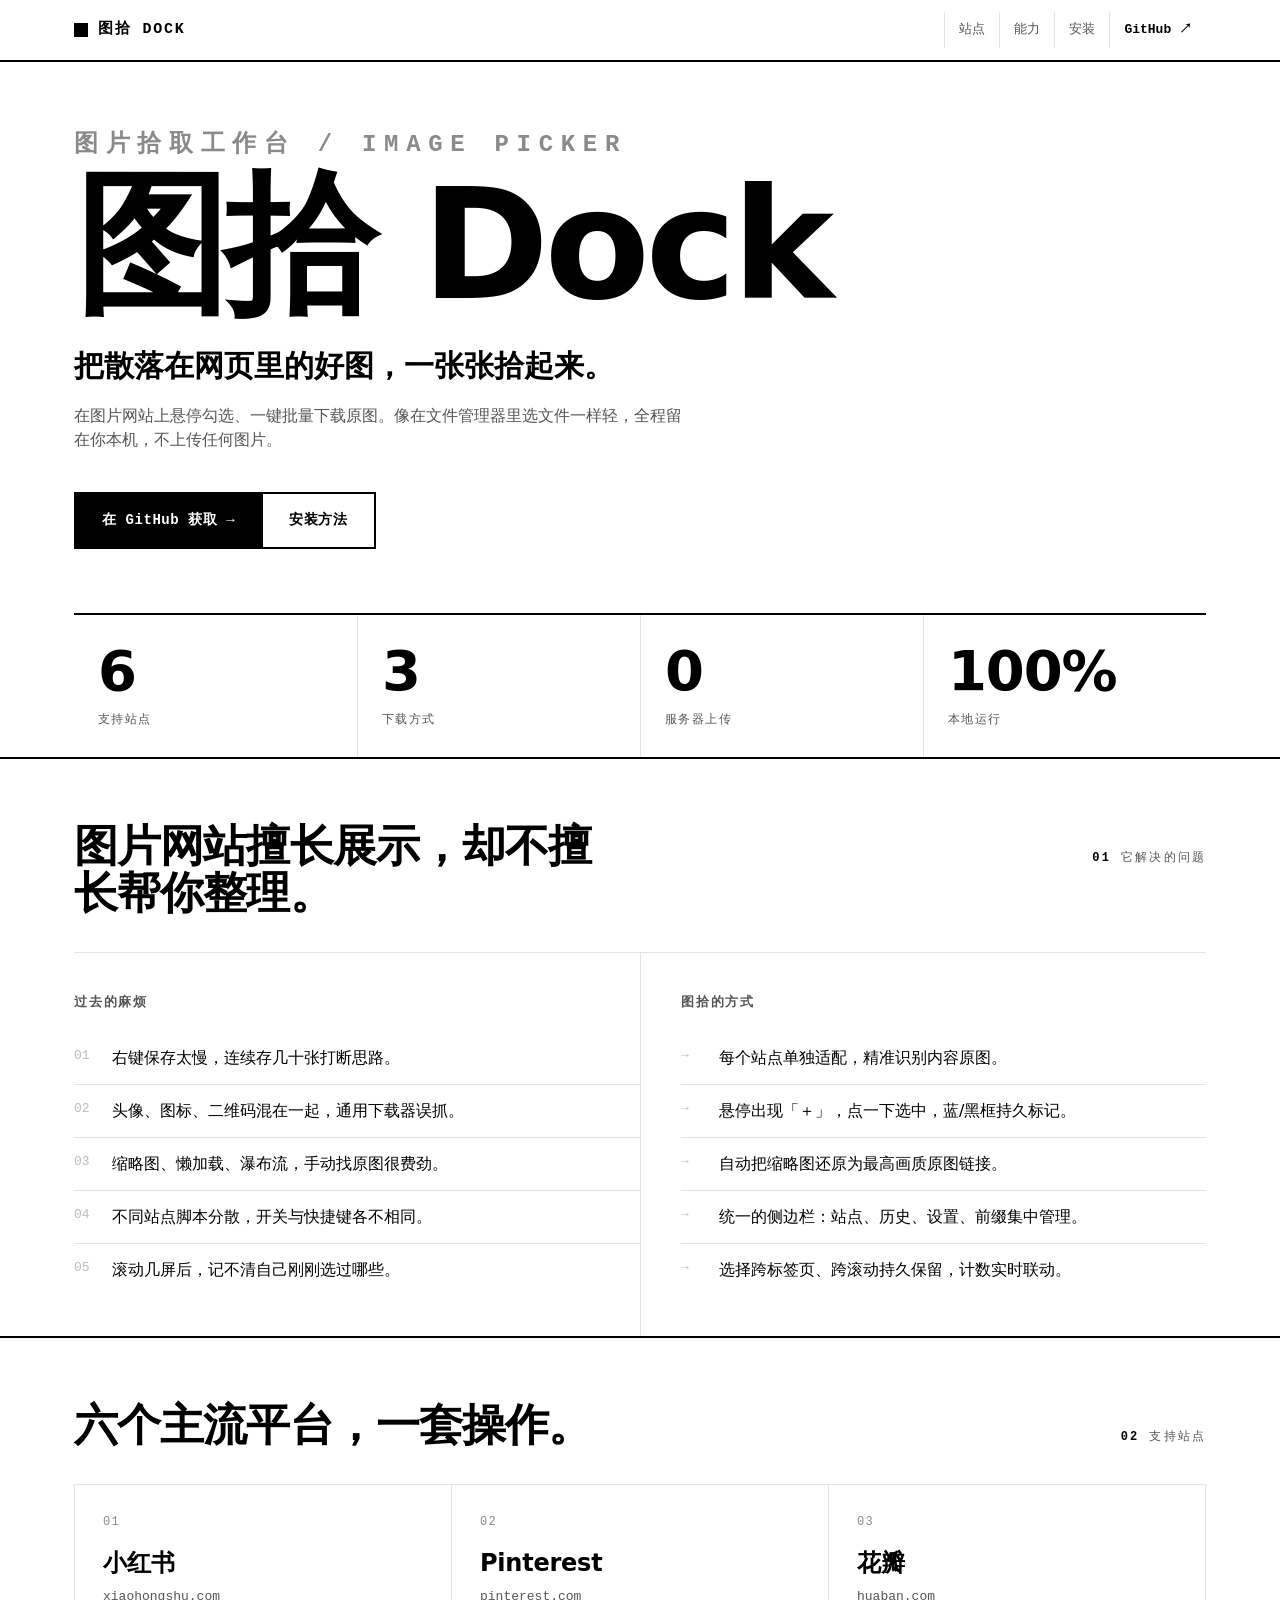
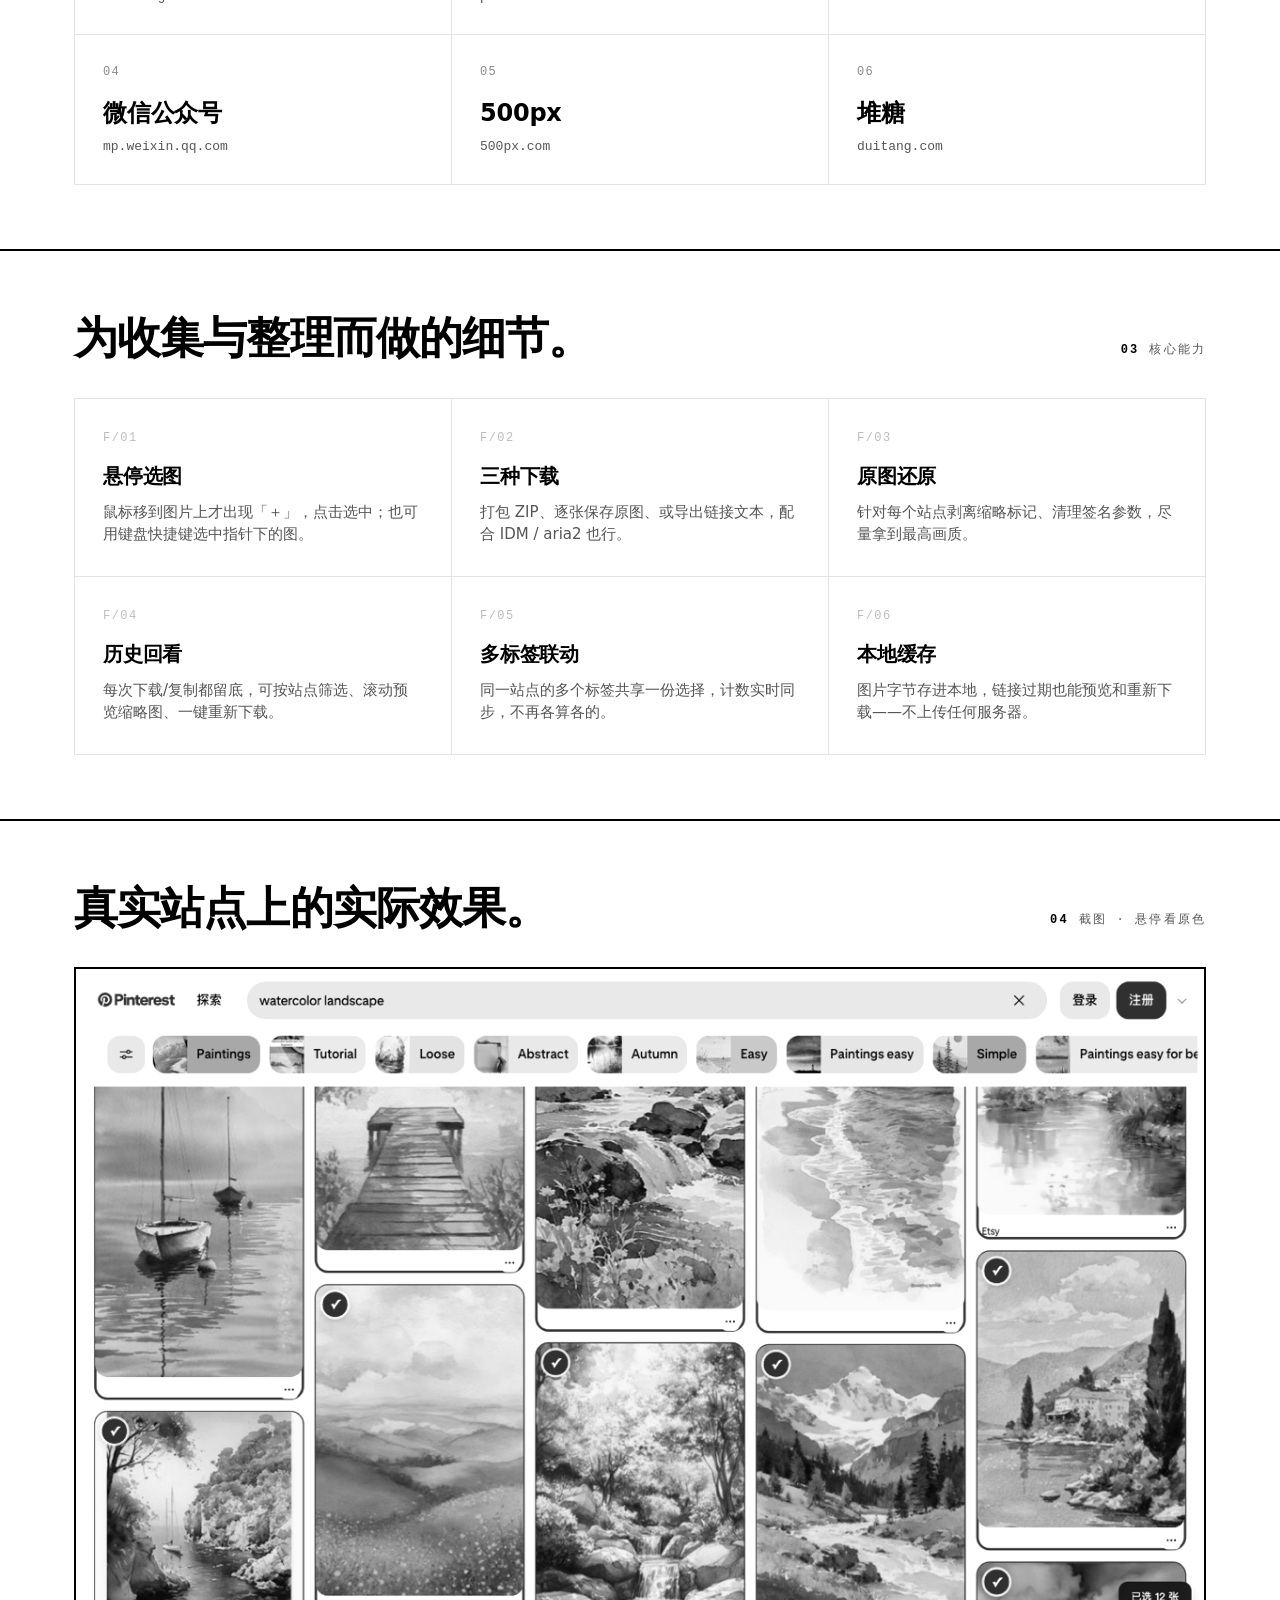
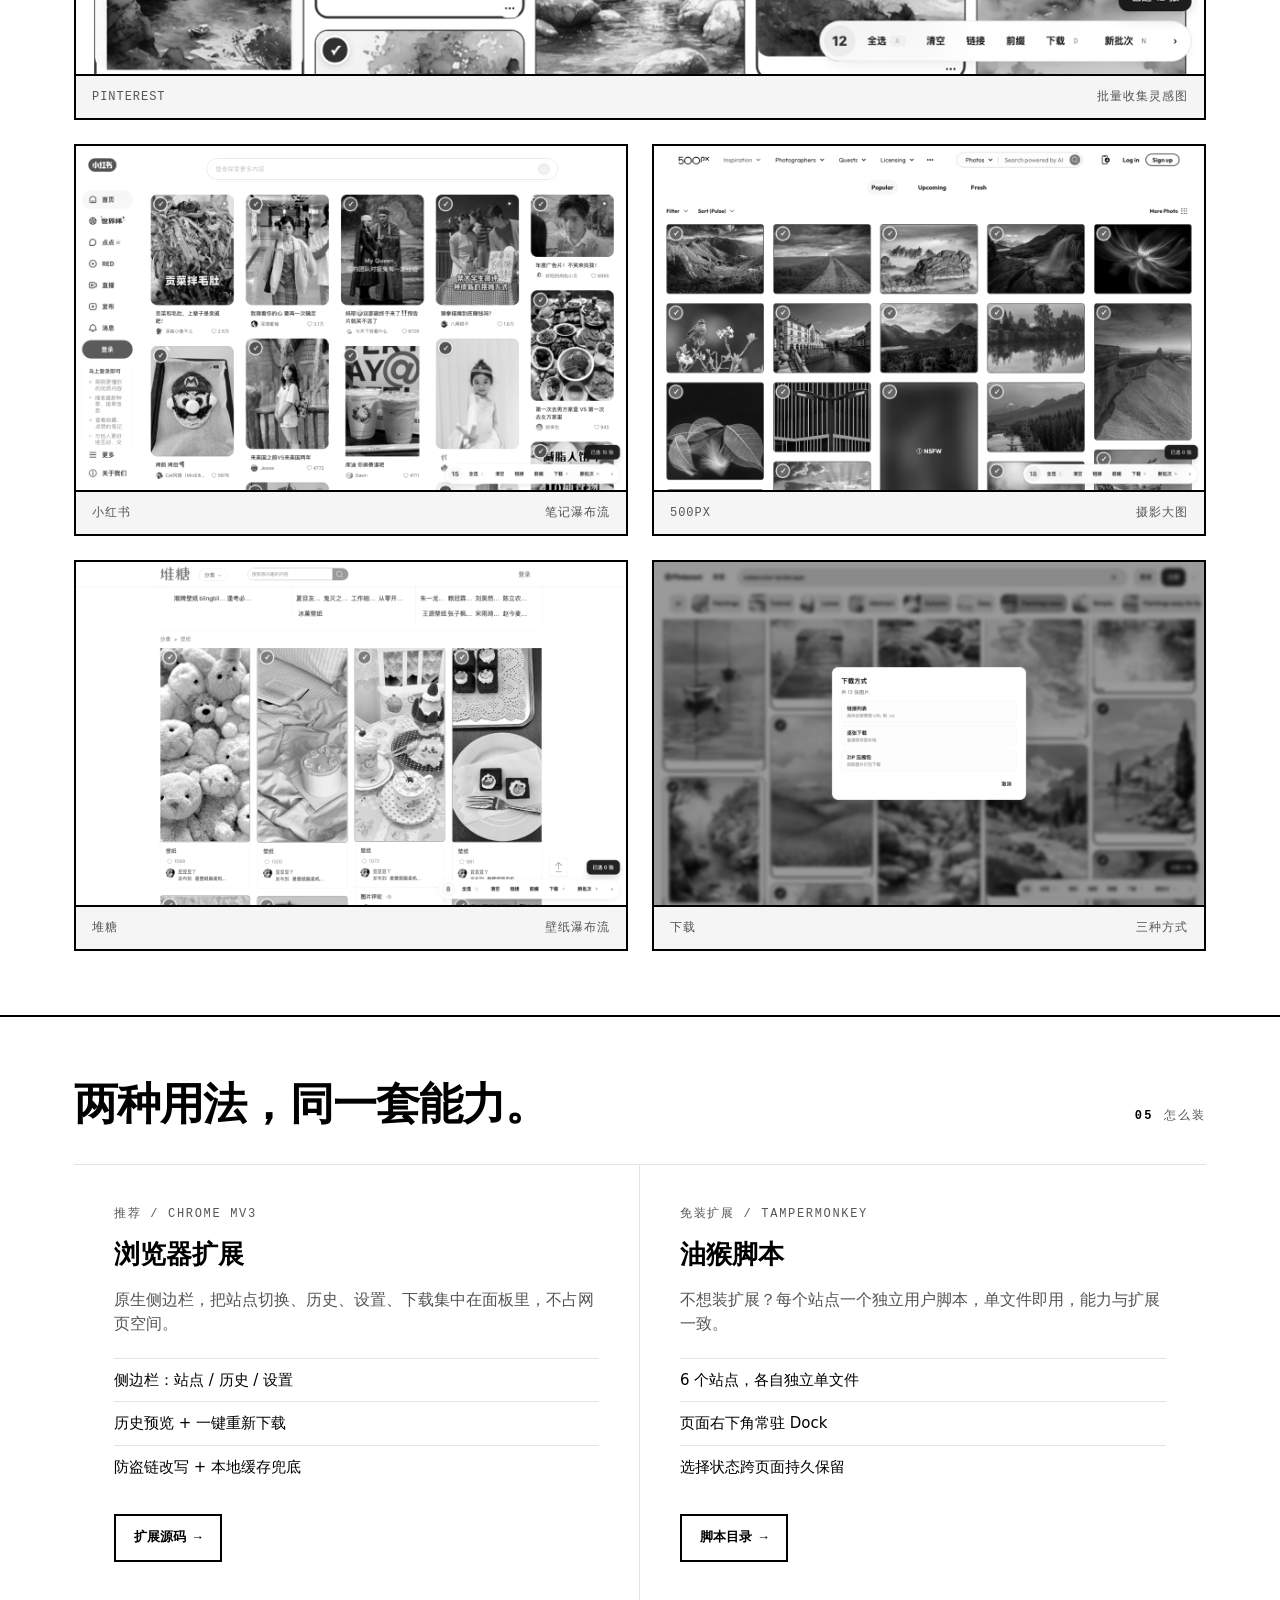
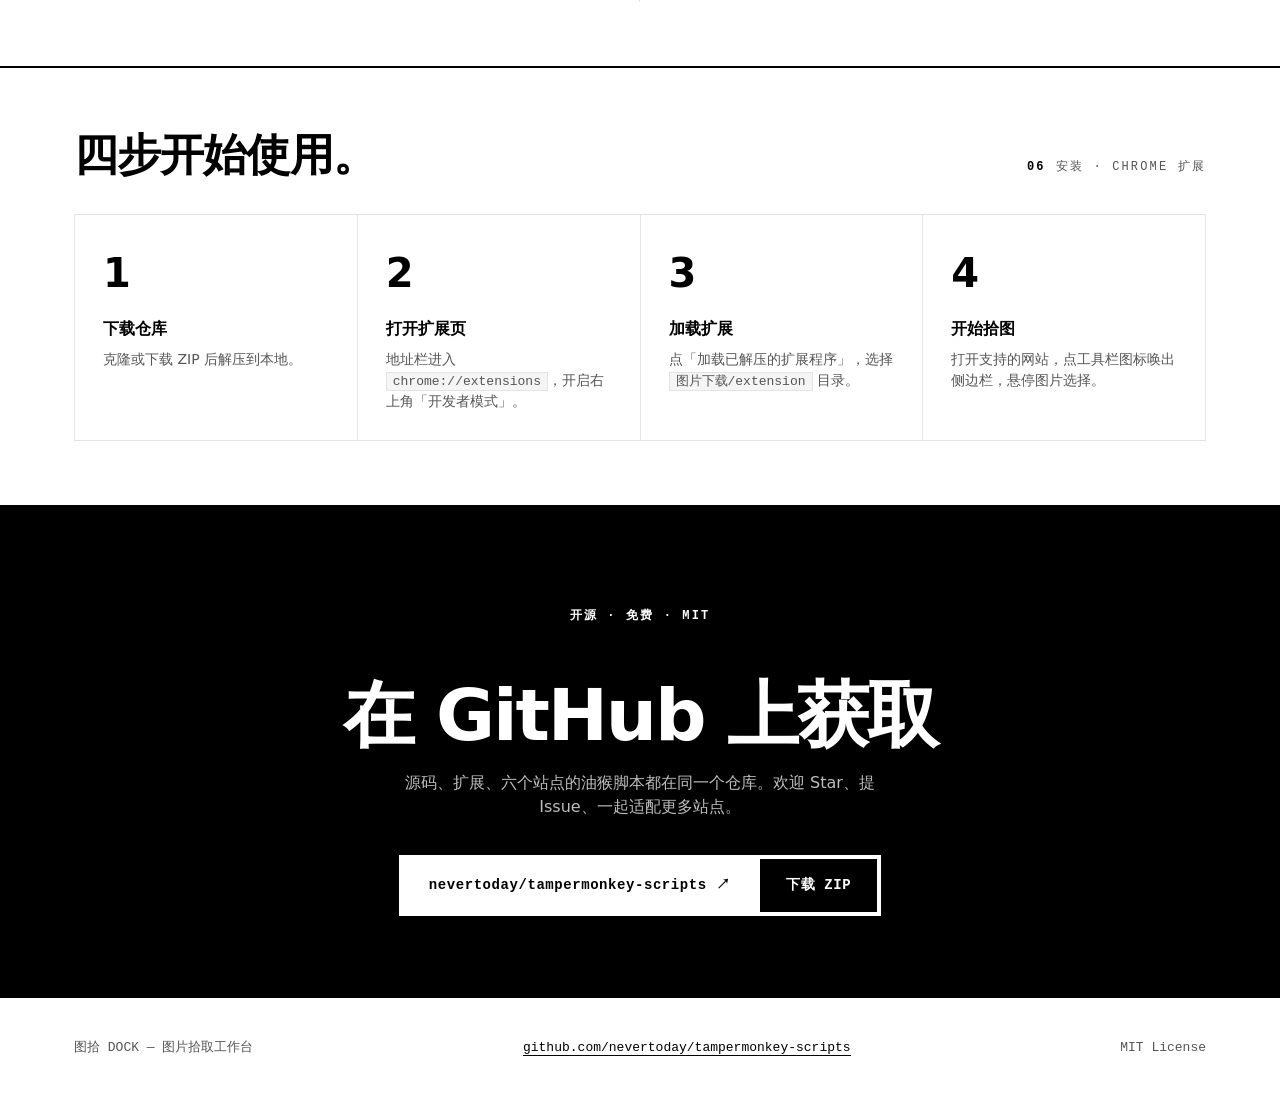
==== index.html @ 9ab7408f "feat: 本地图片缓存（链接失效兜底）+ 黑白灰官网 + 官网链接 - 本地缓存：新增 lib/image-cache.js（IndexedDB，Service Worker 与侧边栏共用，   3" ====
<!doctype html>
<html lang="zh-CN">
<head>
<meta charset="utf-8">
<meta name="viewport" content="width=device-width, initial-scale=1">
<title>图拾 Dock — 在图片网站上批量拾取、下载原图</title>
<meta name="description" content="图拾 Dock：在小红书、Pinterest、花瓣、微信公众号、500px、堆糖上悬停选图，一键打包下载原图。Chrome 扩展 + 油猴脚本，纯本地、不上传。">
<style>
  :root{
    --ink:#000;
    --paper:#fff;
    --g1:#f5f5f5;
    --g2:#e4e4e4;
    --g3:#bdbdbd;
    --g4:#8a8a8a;
    --g5:#555;
    --line:#000;
    --maxw:1180px;
    --mono:ui-monospace,SFMono-Regular,Menlo,Consolas,"Liberation Mono",monospace;
    --sans:-apple-system,BlinkMacSystemFont,"Segoe UI","PingFang SC","Hiragino Sans GB","Microsoft YaHei",system-ui,sans-serif;
  }
  *{box-sizing:border-box;margin:0;padding:0;border-radius:0!important;}
  html{scroll-behavior:smooth;}
  body{
    font-family:var(--sans);
    color:var(--ink);
    background:var(--paper);
    line-height:1.5;
    -webkit-font-smoothing:antialiased;
    font-size:16px;
  }
  a{color:inherit;text-decoration:none;}
  img{display:block;max-width:100%;}
  .wrap{max-width:var(--maxw);margin:0 auto;padding:0 24px;}
  .mono{font-family:var(--mono);}
  .eyebrow{
    font-family:var(--mono);
    font-size:12px;
    letter-spacing:.18em;
    text-transform:uppercase;
    color:var(--g5);
    display:inline-flex;
    gap:10px;
    align-items:center;
  }
  .eyebrow b{color:var(--ink);font-weight:700;}

  /* ---- nav ---- */
  nav{
    position:sticky;top:0;z-index:50;
    background:var(--paper);
    border-bottom:2px solid var(--line);
  }
  nav .wrap{display:flex;align-items:center;justify-content:space-between;height:60px;}
  .brand{font-family:var(--mono);font-weight:700;letter-spacing:.12em;font-size:15px;display:flex;align-items:center;gap:10px;}
  .brand .sq{width:14px;height:14px;background:var(--ink);display:inline-block;}
  .navlinks{display:flex;gap:0;font-family:var(--mono);font-size:13px;}
  .navlinks a{padding:8px 14px;border-left:1px solid var(--g2);color:var(--g5);}
  .navlinks a:hover{background:var(--ink);color:var(--paper);}
  .navlinks a.gh{color:var(--ink);font-weight:700;}

  /* ---- hero ---- */
  header.hero{border-bottom:2px solid var(--line);}
  .hero .wrap{padding-top:72px;padding-bottom:0;}
  .hero h1{
    font-size:clamp(56px,12vw,160px);
    line-height:.92;
    letter-spacing:-.03em;
    font-weight:800;
  }
  .hero h1 small{display:block;font-family:var(--mono);font-size:clamp(14px,2.4vw,24px);font-weight:600;letter-spacing:.32em;color:var(--g4);margin-bottom:18px;}
  .hero .tag{font-size:clamp(18px,2.6vw,30px);font-weight:600;max-width:780px;margin-top:28px;}
  .hero .sub{color:var(--g5);max-width:620px;margin-top:16px;font-size:16px;}
  .cta{display:flex;flex-wrap:wrap;gap:0;margin:40px 0 64px;border:2px solid var(--line);width:max-content;max-width:100%;}
  .btn{
    font-family:var(--mono);font-size:14px;font-weight:700;letter-spacing:.04em;
    padding:16px 26px;display:inline-flex;align-items:center;gap:10px;cursor:pointer;
    background:var(--paper);color:var(--ink);border:none;
  }
  .btn + .btn{border-left:2px solid var(--line);}
  .btn.solid{background:var(--ink);color:var(--paper);}
  .btn:hover{background:var(--ink);color:var(--paper);}
  .btn.solid:hover{background:var(--paper);color:var(--ink);}

  /* ---- stat strip ---- */
  .stats{display:grid;grid-template-columns:repeat(4,1fr);border-top:2px solid var(--line);}
  .stat{padding:28px 24px;border-left:1px solid var(--g2);}
  .stat:first-child{border-left:none;}
  .stat .n{font-size:clamp(34px,5vw,56px);font-weight:800;letter-spacing:-.02em;line-height:1;}
  .stat .l{font-family:var(--mono);font-size:12px;letter-spacing:.12em;text-transform:uppercase;color:var(--g5);margin-top:12px;}

  /* ---- section ---- */
  section{border-bottom:2px solid var(--line);}
  .sechead{display:flex;align-items:baseline;justify-content:space-between;gap:24px;padding:64px 0 36px;flex-wrap:wrap;}
  .sechead h2{font-size:clamp(28px,4vw,44px);font-weight:800;letter-spacing:-.02em;line-height:1.05;max-width:18ch;}
  .sechead p{color:var(--g5);max-width:42ch;}

  /* problem two-col */
  .twocol{display:grid;grid-template-columns:1fr 1fr;border-top:1px solid var(--g2);}
  .twocol > div{padding:40px 0;}
  .twocol > div:last-child{border-left:1px solid var(--g2);padding-left:40px;}
  .twocol h3{font-family:var(--mono);font-size:13px;letter-spacing:.14em;text-transform:uppercase;color:var(--g5);margin-bottom:20px;}
  .twocol ul{list-style:none;}
  .twocol li{padding:14px 0;border-top:1px solid var(--g2);display:flex;gap:14px;}
  .twocol li:first-child{border-top:none;}
  .twocol li .ix{font-family:var(--mono);color:var(--g3);font-size:13px;min-width:24px;}

  /* site grid */
  .grid{display:grid;gap:0;border-left:1px solid var(--g2);border-top:1px solid var(--g2);}
  .sites{grid-template-columns:repeat(3,1fr);margin-bottom:64px;}
  .cell{border-right:1px solid var(--g2);border-bottom:1px solid var(--g2);padding:28px;min-height:150px;display:flex;flex-direction:column;justify-content:space-between;transition:background .12s,color .12s;}
  .cell:hover{background:var(--ink);color:var(--paper);}
  .cell .idx{font-family:var(--mono);font-size:12px;color:var(--g4);letter-spacing:.1em;}
  .cell:hover .idx{color:var(--g3);}
  .cell .name{font-size:24px;font-weight:800;letter-spacing:-.01em;margin-top:8px;}
  .cell .dom{font-family:var(--mono);font-size:13px;color:var(--g5);margin-top:6px;}
  .cell:hover .dom{color:var(--g3);}

  /* feature grid */
  .feats{grid-template-columns:repeat(3,1fr);margin-bottom:64px;}
  .feat{border-right:1px solid var(--g2);border-bottom:1px solid var(--g2);padding:30px 28px;}
  .feat .fn{font-family:var(--mono);font-size:12px;color:var(--g3);letter-spacing:.12em;}
  .feat h3{font-size:20px;font-weight:800;margin:14px 0 10px;letter-spacing:-.01em;}
  .feat p{color:var(--g5);font-size:15px;}

  /* shots */
  .shots{margin-bottom:64px;display:grid;grid-template-columns:repeat(2,1fr);gap:24px;}
  .shot{border:2px solid var(--line);background:var(--g1);}
  .shot img{width:100%;filter:grayscale(100%) contrast(1.04);transition:filter .2s;}
  .shot:hover img{filter:grayscale(0%);}
  .shot .cap{border-top:2px solid var(--line);padding:12px 16px;font-family:var(--mono);font-size:12px;letter-spacing:.08em;text-transform:uppercase;color:var(--g5);display:flex;justify-content:space-between;}
  .shot.wide{grid-column:1 / -1;}

  /* flavors */
  .flavors{display:grid;grid-template-columns:1fr 1fr;border-top:1px solid var(--g2);margin-bottom:64px;}
  .flavor{padding:40px;border-right:1px solid var(--g2);}
  .flavor:last-child{border-right:none;}
  .flavor .k{font-family:var(--mono);font-size:12px;letter-spacing:.14em;text-transform:uppercase;color:var(--g5);}
  .flavor h3{font-size:26px;font-weight:800;margin:12px 0 14px;}
  .flavor p{color:var(--g5);margin-bottom:22px;}
  .flavor ul{list-style:none;margin-bottom:26px;}
  .flavor li{padding:10px 0;border-top:1px solid var(--g2);font-size:15px;}
  .flavor .linkbtn{font-family:var(--mono);font-size:13px;font-weight:700;border:2px solid var(--line);padding:12px 18px;display:inline-flex;gap:10px;align-items:center;}
  .flavor .linkbtn:hover{background:var(--ink);color:var(--paper);}

  /* install steps */
  .steps{grid-template-columns:repeat(4,1fr);margin-bottom:64px;}
  .step{border-right:1px solid var(--g2);border-bottom:1px solid var(--g2);padding:28px;}
  .step .num{font-size:40px;font-weight:800;letter-spacing:-.02em;}
  .step h3{font-size:16px;font-weight:700;margin:14px 0 8px;}
  .step p{color:var(--g5);font-size:14px;}
  .step code{font-family:var(--mono);font-size:13px;background:var(--g1);border:1px solid var(--g2);padding:1px 6px;}

  /* big cta */
  .endcta{background:var(--ink);color:var(--paper);}
  .endcta .wrap{padding:80px 24px;text-align:center;}
  .endcta h2{font-size:clamp(32px,6vw,72px);font-weight:800;letter-spacing:-.03em;line-height:1;}
  .endcta p{color:var(--g3);margin:20px auto 36px;max-width:50ch;}
  .endcta .btn{border:2px solid var(--paper);}
  .endcta .cta{border-color:var(--paper);margin:0 auto;}
  .endcta .btn{background:var(--ink);color:var(--paper);}
  .endcta .btn.solid{background:var(--paper);color:var(--ink);}
  .endcta .btn:hover{background:var(--paper);color:var(--ink);}
  .endcta .btn.solid:hover{background:var(--ink);color:var(--paper);}
  .endcta .btn + .btn{border-left:2px solid var(--paper);}

  /* footer */
  footer{background:var(--paper);}
  footer .wrap{padding:40px 24px;display:flex;justify-content:space-between;align-items:center;gap:20px;flex-wrap:wrap;font-family:var(--mono);font-size:13px;color:var(--g5);}
  footer a{border-bottom:1px solid var(--ink);color:var(--ink);}
  footer a:hover{background:var(--ink);color:var(--paper);}

  @media(max-width:860px){
    .stats{grid-template-columns:repeat(2,1fr);}
    .stat:nth-child(3){border-left:none;}
    .sites,.feats{grid-template-columns:repeat(2,1fr);}
    .steps{grid-template-columns:repeat(2,1fr);}
    .twocol,.flavors{grid-template-columns:1fr;}
    .twocol > div:last-child{border-left:none;border-top:1px solid var(--g2);padding-left:0;}
    .flavor{border-right:none;border-bottom:1px solid var(--g2);}
    .navlinks .hidem{display:none;}
  }
  @media(max-width:560px){
    .sites,.feats{grid-template-columns:1fr;}
    .shots{grid-template-columns:1fr;}
    .navlinks a:not(.gh){display:none;}
  }
</style>
</head>
<body>

<nav>
  <div class="wrap">
    <a class="brand" href="#top"><span class="sq"></span>图拾 DOCK</a>
    <div class="navlinks">
      <a class="hidem" href="#sites">站点</a>
      <a class="hidem" href="#features">能力</a>
      <a class="hidem" href="#install">安装</a>
      <a class="gh" href="https://github.com/nevertoday/tampermonkey-scripts" target="_blank" rel="noopener">GitHub ↗</a>
    </div>
  </div>
</nav>

<header class="hero" id="top">
  <div class="wrap">
    <h1><small>图片拾取工作台 / IMAGE PICKER</small>图拾 Dock</h1>
    <p class="tag">把散落在网页里的好图，一张张拾起来。</p>
    <p class="sub">在图片网站上悬停勾选、一键批量下载原图。像在文件管理器里选文件一样轻，全程留在你本机，不上传任何图片。</p>
    <div class="cta">
      <a class="btn solid" href="https://github.com/nevertoday/tampermonkey-scripts" target="_blank" rel="noopener">在 GitHub 获取 →</a>
      <a class="btn" href="#install">安装方法</a>
    </div>
  </div>
  <div class="wrap" style="padding:0 24px;">
    <div class="stats">
      <div class="stat"><div class="n">6</div><div class="l">支持站点</div></div>
      <div class="stat"><div class="n">3</div><div class="l">下载方式</div></div>
      <div class="stat"><div class="n">0</div><div class="l">服务器上传</div></div>
      <div class="stat"><div class="n">100%</div><div class="l">本地运行</div></div>
    </div>
  </div>
</header>

<section id="why">
  <div class="wrap">
    <div class="sechead">
      <h2>图片网站擅长展示，却不擅长帮你整理。</h2>
      <p class="eyebrow"><b>01</b> 它解决的问题</p>
    </div>
    <div class="twocol">
      <div>
        <h3>过去的麻烦</h3>
        <ul>
          <li><span class="ix">01</span>右键保存太慢，连续存几十张打断思路。</li>
          <li><span class="ix">02</span>头像、图标、二维码混在一起，通用下载器误抓。</li>
          <li><span class="ix">03</span>缩略图、懒加载、瀑布流，手动找原图很费劲。</li>
          <li><span class="ix">04</span>不同站点脚本分散，开关与快捷键各不相同。</li>
          <li><span class="ix">05</span>滚动几屏后，记不清自己刚刚选过哪些。</li>
        </ul>
      </div>
      <div>
        <h3>图拾的方式</h3>
        <ul>
          <li><span class="ix">→</span>每个站点单独适配，精准识别内容原图。</li>
          <li><span class="ix">→</span>悬停出现「＋」，点一下选中，蓝/黑框持久标记。</li>
          <li><span class="ix">→</span>自动把缩略图还原为最高画质原图链接。</li>
          <li><span class="ix">→</span>统一的侧边栏：站点、历史、设置、前缀集中管理。</li>
          <li><span class="ix">→</span>选择跨标签页、跨滚动持久保留，计数实时联动。</li>
        </ul>
      </div>
    </div>
  </div>
</section>

<section id="sites">
  <div class="wrap">
    <div class="sechead">
      <h2>六个主流平台，一套操作。</h2>
      <p class="eyebrow"><b>02</b> 支持站点</p>
    </div>
    <div class="grid sites">
      <div class="cell"><span class="idx">01</span><div><div class="name">小红书</div><div class="dom">xiaohongshu.com</div></div></div>
      <div class="cell"><span class="idx">02</span><div><div class="name">Pinterest</div><div class="dom">pinterest.com</div></div></div>
      <div class="cell"><span class="idx">03</span><div><div class="name">花瓣</div><div class="dom">huaban.com</div></div></div>
      <div class="cell"><span class="idx">04</span><div><div class="name">微信公众号</div><div class="dom">mp.weixin.qq.com</div></div></div>
      <div class="cell"><span class="idx">05</span><div><div class="name">500px</div><div class="dom">500px.com</div></div></div>
      <div class="cell"><span class="idx">06</span><div><div class="name">堆糖</div><div class="dom">duitang.com</div></div></div>
    </div>
  </div>
</section>

<section id="features">
  <div class="wrap">
    <div class="sechead">
      <h2>为收集与整理而做的细节。</h2>
      <p class="eyebrow"><b>03</b> 核心能力</p>
    </div>
    <div class="grid feats">
      <div class="feat"><div class="fn">F/01</div><h3>悬停选图</h3><p>鼠标移到图片上才出现「＋」，点击选中；也可用键盘快捷键选中指针下的图。</p></div>
      <div class="feat"><div class="fn">F/02</div><h3>三种下载</h3><p>打包 ZIP、逐张保存原图、或导出链接文本，配合 IDM / aria2 也行。</p></div>
      <div class="feat"><div class="fn">F/03</div><h3>原图还原</h3><p>针对每个站点剥离缩略标记、清理签名参数，尽量拿到最高画质。</p></div>
      <div class="feat"><div class="fn">F/04</div><h3>历史回看</h3><p>每次下载/复制都留底，可按站点筛选、滚动预览缩略图、一键重新下载。</p></div>
      <div class="feat"><div class="fn">F/05</div><h3>多标签联动</h3><p>同一站点的多个标签共享一份选择，计数实时同步，不再各算各的。</p></div>
      <div class="feat"><div class="fn">F/06</div><h3>本地缓存</h3><p>图片字节存进本地，链接过期也能预览和重新下载——不上传任何服务器。</p></div>
    </div>
  </div>
</section>

<section id="shots">
  <div class="wrap">
    <div class="sechead">
      <h2>真实站点上的实际效果。</h2>
      <p class="eyebrow"><b>04</b> 截图 · 悬停看原色</p>
    </div>
    <div class="shots">
      <div class="shot wide"><img src="screenshots/pinterest.png" alt="Pinterest 批量选择"><div class="cap"><span>Pinterest</span><span>批量收集灵感图</span></div></div>
      <div class="shot"><img src="screenshots/xiaohongshu.png" alt="小红书 选择"><div class="cap"><span>小红书</span><span>笔记瀑布流</span></div></div>
      <div class="shot"><img src="screenshots/500px.png" alt="500px 选择"><div class="cap"><span>500px</span><span>摄影大图</span></div></div>
      <div class="shot"><img src="screenshots/duitang.png" alt="堆糖 选择"><div class="cap"><span>堆糖</span><span>壁纸瀑布流</span></div></div>
      <div class="shot"><img src="screenshots/download-dialog.png" alt="三种下载方式"><div class="cap"><span>下载</span><span>三种方式</span></div></div>
    </div>
  </div>
</section>

<section id="flavors">
  <div class="wrap">
    <div class="sechead">
      <h2>两种用法，同一套能力。</h2>
      <p class="eyebrow"><b>05</b> 怎么装</p>
    </div>
    <div class="flavors">
      <div class="flavor">
        <div class="k">推荐 / Chrome MV3</div>
        <h3>浏览器扩展</h3>
        <p>原生侧边栏，把站点切换、历史、设置、下载集中在面板里，不占网页空间。</p>
        <ul>
          <li>侧边栏：站点 / 历史 / 设置</li>
          <li>历史预览 + 一键重新下载</li>
          <li>防盗链改写 + 本地缓存兜底</li>
        </ul>
        <a class="linkbtn" href="https://github.com/nevertoday/tampermonkey-scripts/tree/main/图片下载/extension" target="_blank" rel="noopener">扩展源码 →</a>
      </div>
      <div class="flavor">
        <div class="k">免装扩展 / Tampermonkey</div>
        <h3>油猴脚本</h3>
        <p>不想装扩展？每个站点一个独立用户脚本，单文件即用，能力与扩展一致。</p>
        <ul>
          <li>6 个站点，各自独立单文件</li>
          <li>页面右下角常驻 Dock</li>
          <li>选择状态跨页面持久保留</li>
        </ul>
        <a class="linkbtn" href="https://github.com/nevertoday/tampermonkey-scripts/tree/main/图片下载" target="_blank" rel="noopener">脚本目录 →</a>
      </div>
    </div>
  </div>
</section>

<section id="install">
  <div class="wrap">
    <div class="sechead">
      <h2>四步开始使用。</h2>
      <p class="eyebrow"><b>06</b> 安装 · Chrome 扩展</p>
    </div>
    <div class="grid steps">
      <div class="step"><div class="num">1</div><h3>下载仓库</h3><p>克隆或下载 ZIP 后解压到本地。</p></div>
      <div class="step"><div class="num">2</div><h3>打开扩展页</h3><p>地址栏进入 <code>chrome://extensions</code>，开启右上角「开发者模式」。</p></div>
      <div class="step"><div class="num">3</div><h3>加载扩展</h3><p>点「加载已解压的扩展程序」，选择 <code>图片下载/extension</code> 目录。</p></div>
      <div class="step"><div class="num">4</div><h3>开始拾图</h3><p>打开支持的网站，点工具栏图标唤出侧边栏，悬停图片选择。</p></div>
    </div>
  </div>
</section>

<section class="endcta">
  <div class="wrap">
    <p class="eyebrow" style="color:var(--g3);justify-content:center;"><b style="color:#fff;">开源 · 免费 · MIT</b></p>
    <h2 style="margin-top:18px;">在 GitHub 上获取</h2>
    <p>源码、扩展、六个站点的油猴脚本都在同一个仓库。欢迎 Star、提 Issue、一起适配更多站点。</p>
    <div class="cta">
      <a class="btn solid" href="https://github.com/nevertoday/tampermonkey-scripts" target="_blank" rel="noopener">nevertoday/tampermonkey-scripts ↗</a>
      <a class="btn" href="https://github.com/nevertoday/tampermonkey-scripts/archive/refs/heads/main.zip">下载 ZIP</a>
    </div>
  </div>
</section>

<footer>
  <div class="wrap">
    <span>图拾 DOCK — 图片拾取工作台</span>
    <span><a href="https://github.com/nevertoday/tampermonkey-scripts" target="_blank" rel="noopener">github.com/nevertoday/tampermonkey-scripts</a></span>
    <span>MIT License</span>
  </div>
</footer>

</body>
</html>
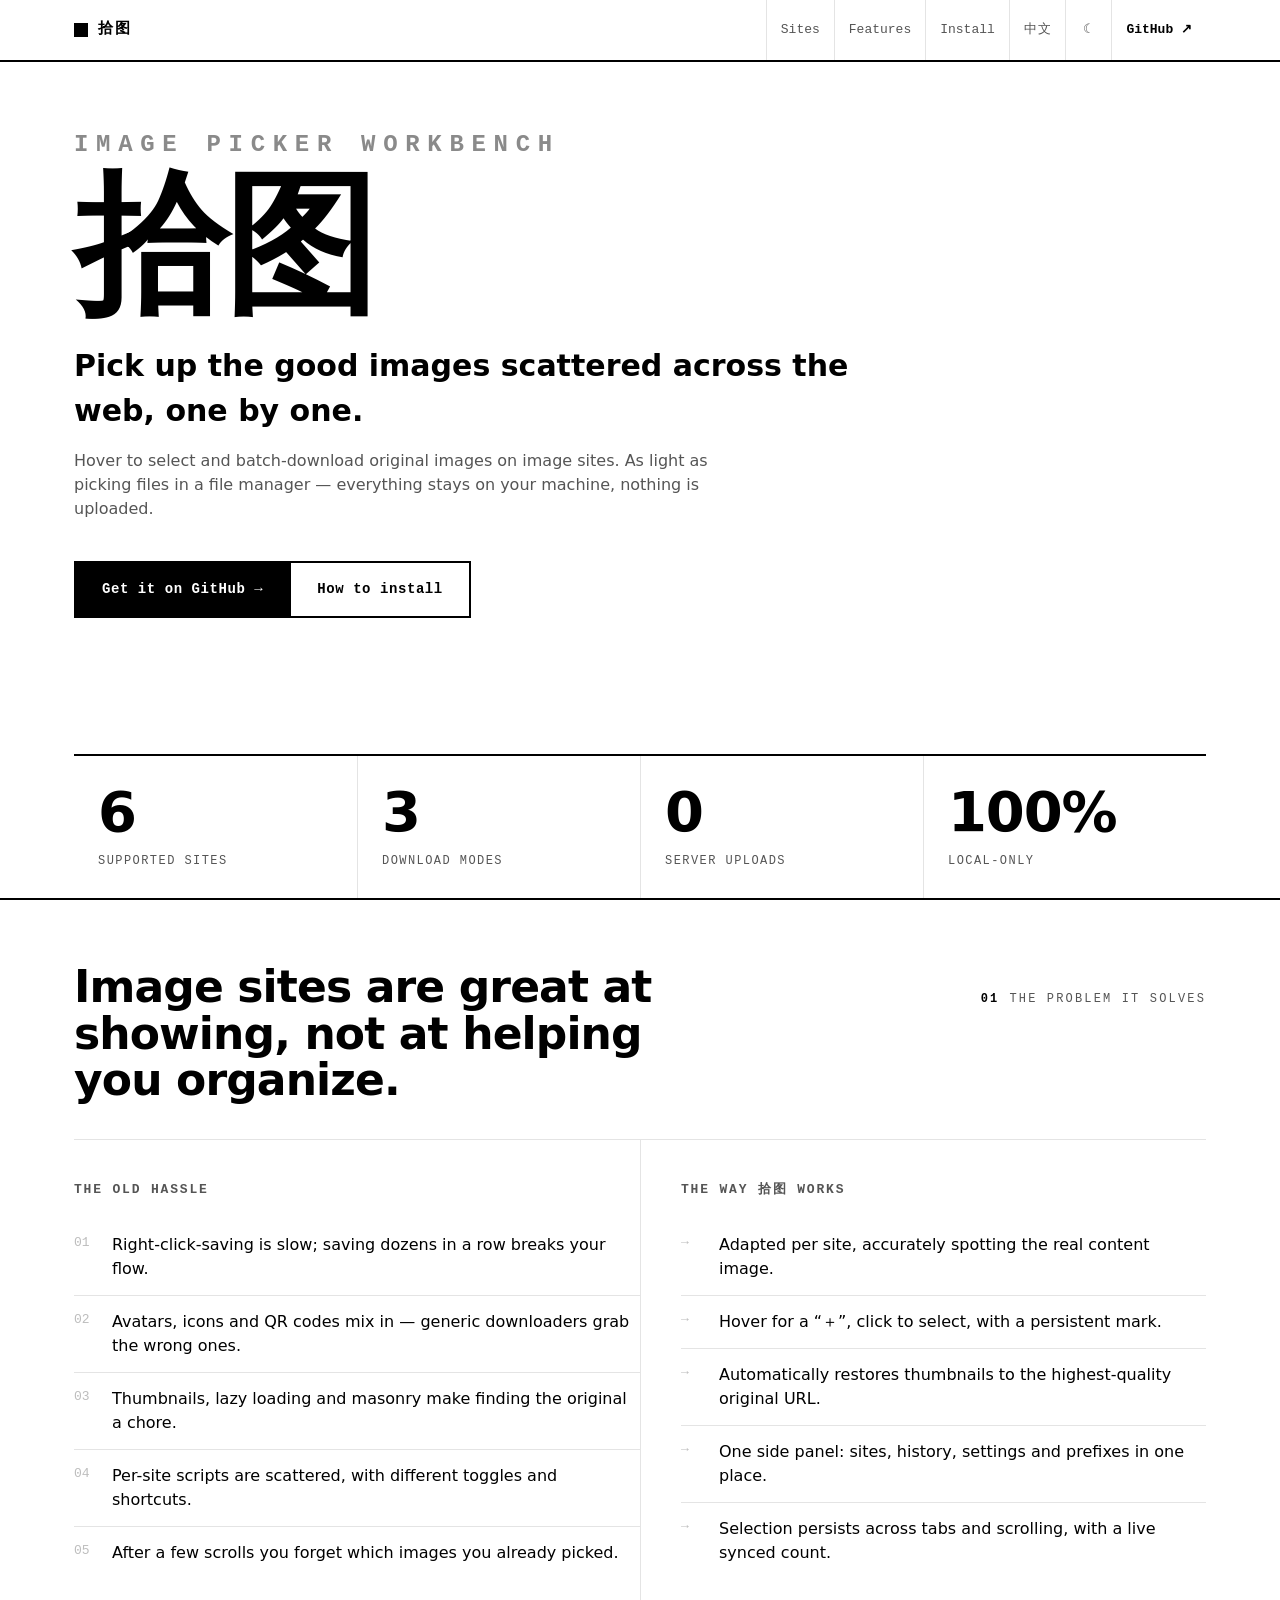
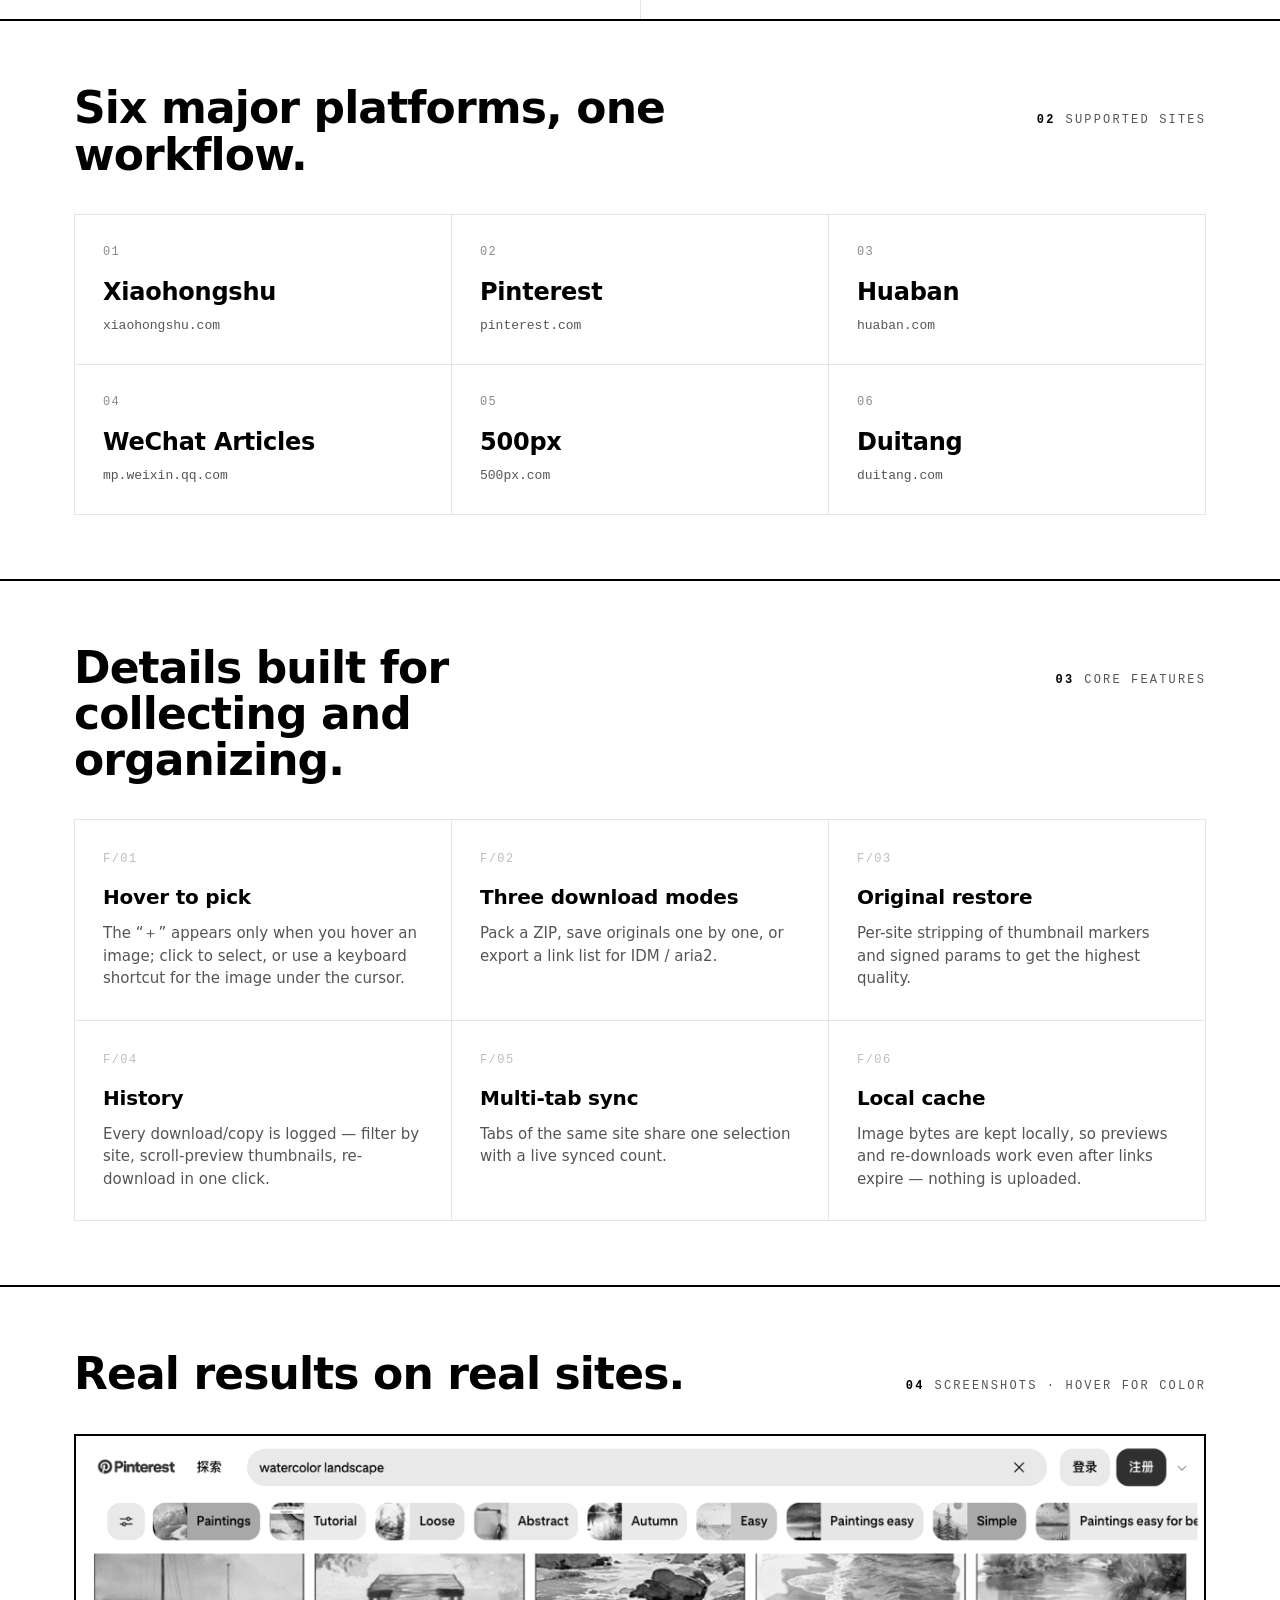
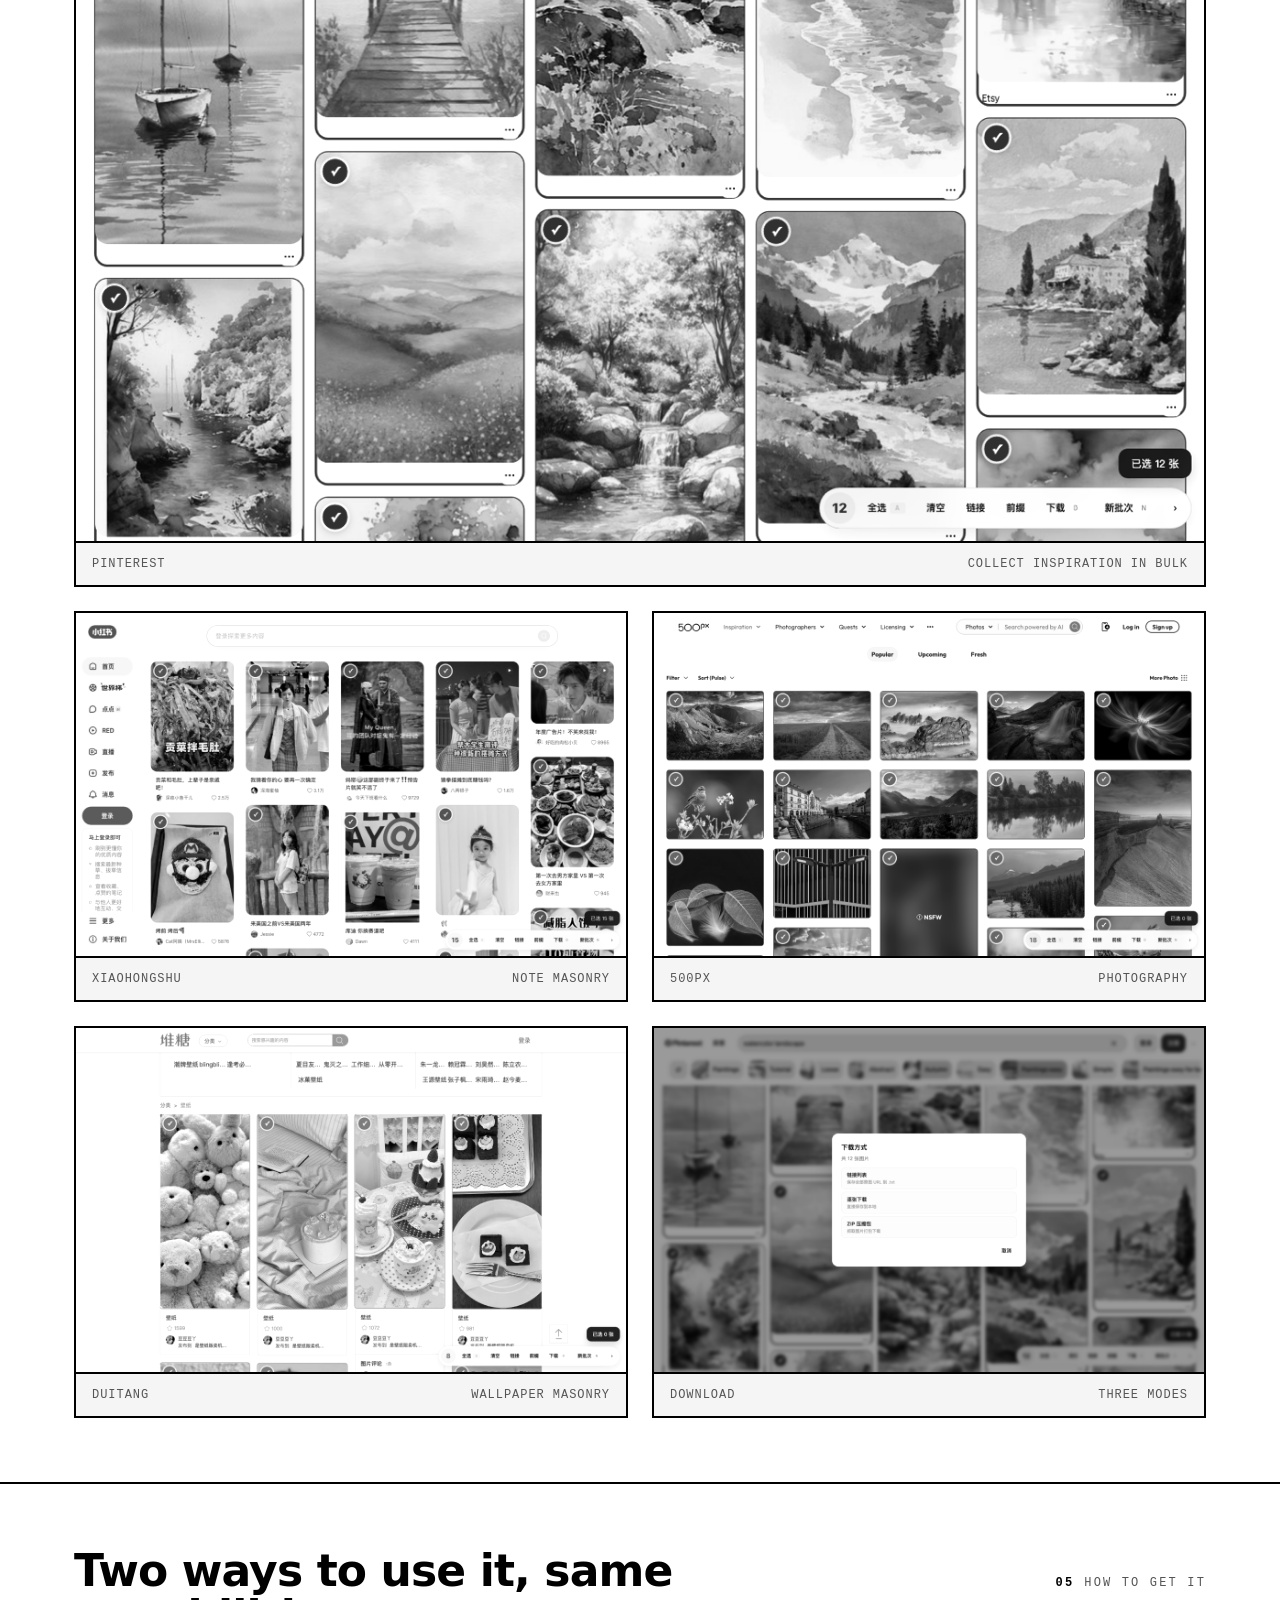
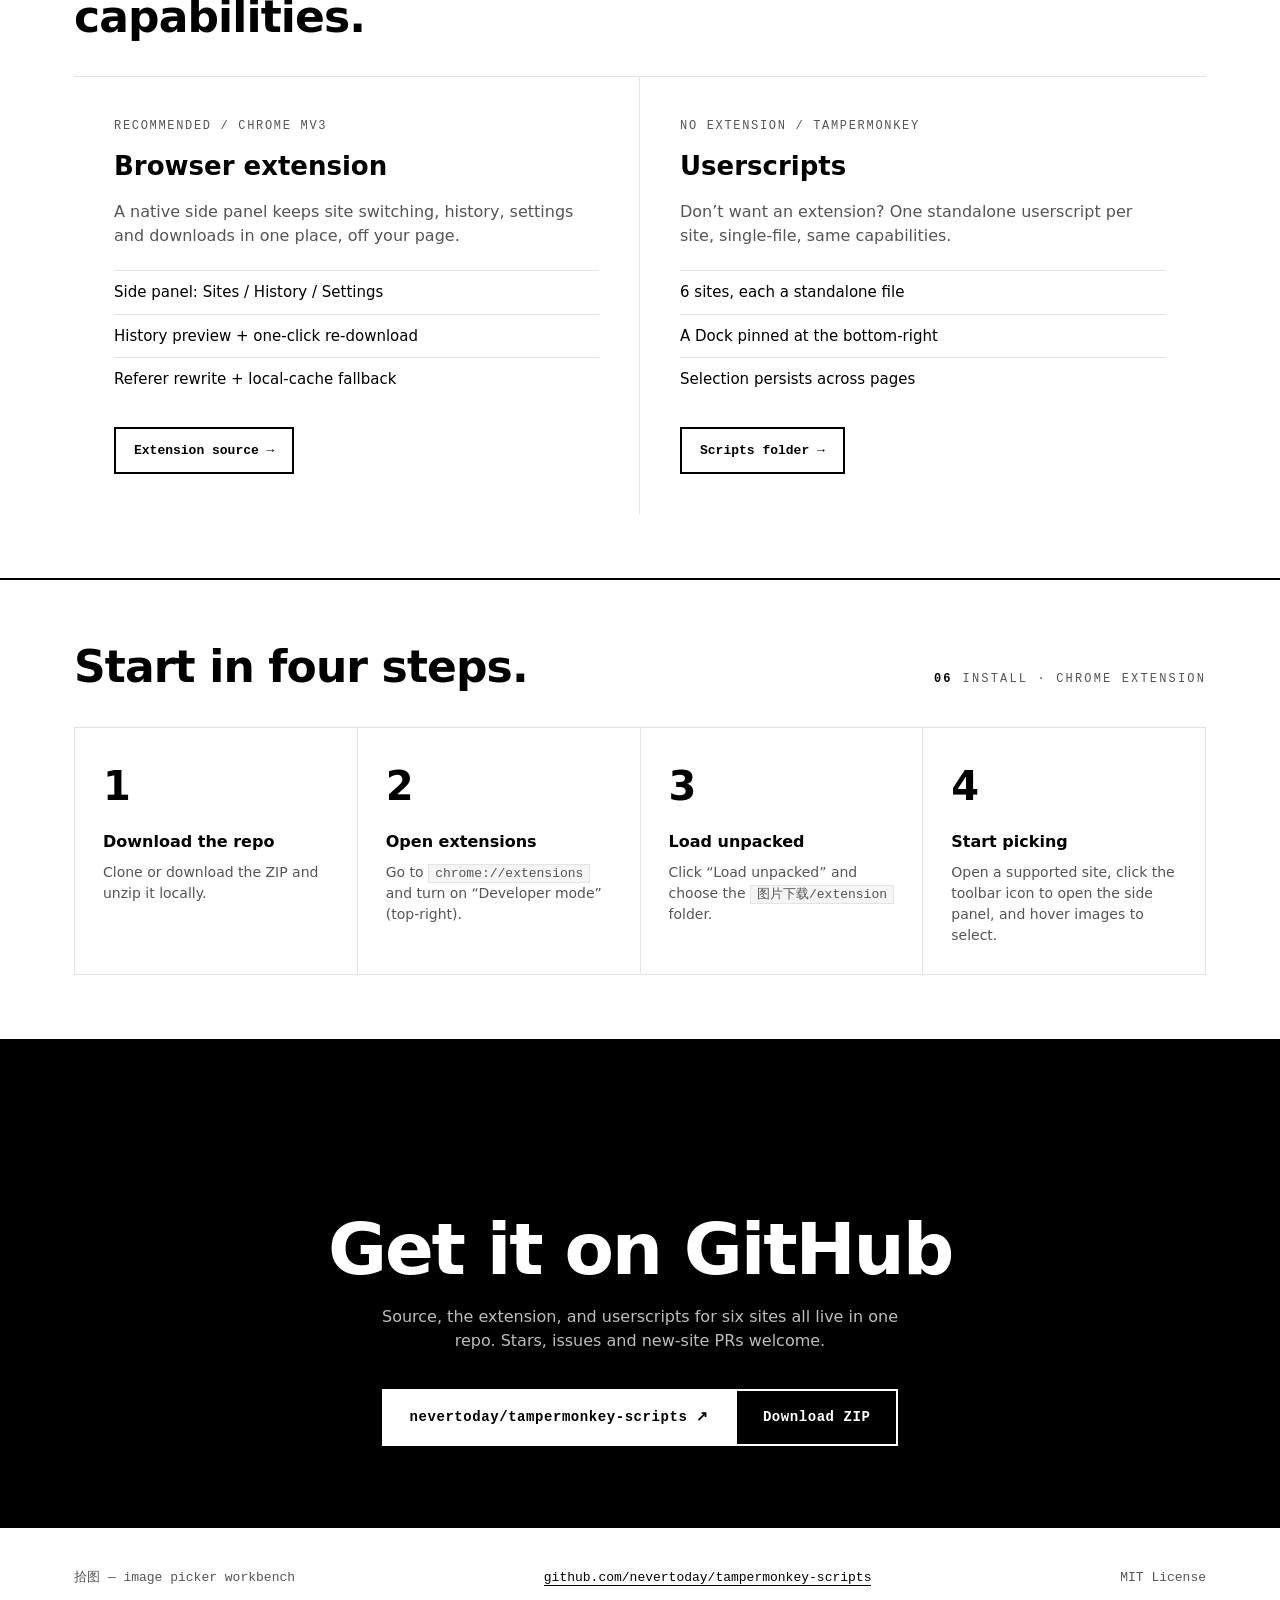
==== commit f506cb18: "feat: 更名「拾图」+ 官网暗黑模式与中英文切换 - 更名:扩展/官网/README 全部由「图拾 Dock」改为「拾图」(manifest name/   short_name/default_" ====
--- a/index.html
+++ b/index.html
@@ -1,23 +1,33 @@
 <!doctype html>
-<html lang="zh-CN">
+<html lang="zh-CN" data-theme="light">
 <head>
 <meta charset="utf-8">
 <meta name="viewport" content="width=device-width, initial-scale=1">
-<title>图拾 Dock — 在图片网站上批量拾取、下载原图</title>
-<meta name="description" content="图拾 Dock：在小红书、Pinterest、花瓣、微信公众号、500px、堆糖上悬停选图，一键打包下载原图。Chrome 扩展 + 油猴脚本，纯本地、不上传。">
+<title>拾图 — 在图片网站上批量拾取、下载原图</title>
+<meta name="description" content="拾图：在小红书、Pinterest、花瓣、微信公众号、500px、堆糖上悬停选图，一键打包下载原图。Chrome 扩展 + 油猴脚本，纯本地、不上传。">
+<script>
+  // Apply saved theme before paint to avoid a flash.
+  (function () {
+    try {
+      var t = localStorage.getItem('shitu-theme');
+      if (!t) t = matchMedia('(prefers-color-scheme: dark)').matches ? 'dark' : 'light';
+      document.documentElement.setAttribute('data-theme', t);
+    } catch (e) {}
+  })();
+</script>
 <style>
   :root{
-    --ink:#000;
-    --paper:#fff;
-    --g1:#f5f5f5;
-    --g2:#e4e4e4;
-    --g3:#bdbdbd;
-    --g4:#8a8a8a;
-    --g5:#555;
+    --ink:#000; --paper:#fff;
+    --g1:#f5f5f5; --g2:#e4e4e4; --g3:#bdbdbd; --g4:#8a8a8a; --g5:#555;
     --line:#000;
     --maxw:1180px;
     --mono:ui-monospace,SFMono-Regular,Menlo,Consolas,"Liberation Mono",monospace;
     --sans:-apple-system,BlinkMacSystemFont,"Segoe UI","PingFang SC","Hiragino Sans GB","Microsoft YaHei",system-ui,sans-serif;
+  }
+  html[data-theme="dark"]{
+    --ink:#fff; --paper:#0a0a0a;
+    --g1:#161616; --g2:#2a2a2a; --g3:#454545; --g4:#777; --g5:#a6a6a6;
+    --line:#fff;
   }
   *{box-sizing:border-box;margin:0;padding:0;border-radius:0!important;}
   html{scroll-behavior:smooth;}
@@ -28,74 +38,55 @@
     line-height:1.5;
     -webkit-font-smoothing:antialiased;
     font-size:16px;
+    transition:background-color .2s ease,color .2s ease;
   }
   a{color:inherit;text-decoration:none;}
   img{display:block;max-width:100%;}
   .wrap{max-width:var(--maxw);margin:0 auto;padding:0 24px;}
-  .mono{font-family:var(--mono);}
-  .eyebrow{
-    font-family:var(--mono);
-    font-size:12px;
-    letter-spacing:.18em;
-    text-transform:uppercase;
-    color:var(--g5);
-    display:inline-flex;
-    gap:10px;
-    align-items:center;
-  }
+  .eyebrow{font-family:var(--mono);font-size:12px;letter-spacing:.18em;text-transform:uppercase;color:var(--g5);display:inline-flex;gap:10px;align-items:center;}
   .eyebrow b{color:var(--ink);font-weight:700;}
 
-  /* ---- nav ---- */
-  nav{
-    position:sticky;top:0;z-index:50;
-    background:var(--paper);
-    border-bottom:2px solid var(--line);
-  }
+  /* nav */
+  nav{position:sticky;top:0;z-index:50;background:var(--paper);border-bottom:2px solid var(--line);transition:background-color .2s ease,border-color .2s ease;}
   nav .wrap{display:flex;align-items:center;justify-content:space-between;height:60px;}
-  .brand{font-family:var(--mono);font-weight:700;letter-spacing:.12em;font-size:15px;display:flex;align-items:center;gap:10px;}
-  .brand .sq{width:14px;height:14px;background:var(--ink);display:inline-block;}
-  .navlinks{display:flex;gap:0;font-family:var(--mono);font-size:13px;}
-  .navlinks a{padding:8px 14px;border-left:1px solid var(--g2);color:var(--g5);}
-  .navlinks a:hover{background:var(--ink);color:var(--paper);}
+  .brand{font-family:var(--mono);font-weight:700;letter-spacing:.16em;font-size:15px;display:flex;align-items:center;gap:10px;}
+  .brand .sq{width:14px;height:14px;background:var(--ink);display:inline-block;transition:background-color .2s ease;}
+  .navlinks{display:flex;align-items:stretch;height:60px;font-family:var(--mono);font-size:13px;}
+  .navlinks a,.navlinks button{
+    display:inline-flex;align-items:center;height:60px;padding:0 14px;
+    border:none;border-left:1px solid var(--g2);
+    background:transparent;color:var(--g5);font:inherit;cursor:pointer;
+    transition:background-color .12s ease,color .12s ease;
+  }
   .navlinks a.gh{color:var(--ink);font-weight:700;}
-
-  /* ---- hero ---- */
+  .navlinks a:hover,.navlinks button:hover,
+  .navlinks a:focus-visible,.navlinks button:focus-visible{background:var(--ink);color:var(--paper);outline:none;}
+  .navtoggle{min-width:46px;justify-content:center;letter-spacing:.06em;}
+
+  /* hero */
   header.hero{border-bottom:2px solid var(--line);}
-  .hero .wrap{padding-top:72px;padding-bottom:0;}
-  .hero h1{
-    font-size:clamp(56px,12vw,160px);
-    line-height:.92;
-    letter-spacing:-.03em;
-    font-weight:800;
-  }
+  .hero .wrap{padding-top:72px;}
+  .hero h1{font-size:clamp(56px,12vw,160px);line-height:.92;letter-spacing:-.03em;font-weight:800;}
   .hero h1 small{display:block;font-family:var(--mono);font-size:clamp(14px,2.4vw,24px);font-weight:600;letter-spacing:.32em;color:var(--g4);margin-bottom:18px;}
-  .hero .tag{font-size:clamp(18px,2.6vw,30px);font-weight:600;max-width:780px;margin-top:28px;}
-  .hero .sub{color:var(--g5);max-width:620px;margin-top:16px;font-size:16px;}
+  .hero .tag{font-size:clamp(18px,2.6vw,30px);font-weight:600;max-width:820px;margin-top:28px;}
+  .hero .sub{color:var(--g5);max-width:660px;margin-top:16px;}
   .cta{display:flex;flex-wrap:wrap;gap:0;margin:40px 0 64px;border:2px solid var(--line);width:max-content;max-width:100%;}
-  .btn{
-    font-family:var(--mono);font-size:14px;font-weight:700;letter-spacing:.04em;
-    padding:16px 26px;display:inline-flex;align-items:center;gap:10px;cursor:pointer;
-    background:var(--paper);color:var(--ink);border:none;
-  }
+  .btn{font-family:var(--mono);font-size:14px;font-weight:700;letter-spacing:.04em;padding:16px 26px;display:inline-flex;align-items:center;gap:10px;cursor:pointer;background:var(--paper);color:var(--ink);border:none;transition:background-color .12s ease,color .12s ease;}
   .btn + .btn{border-left:2px solid var(--line);}
   .btn.solid{background:var(--ink);color:var(--paper);}
   .btn:hover{background:var(--ink);color:var(--paper);}
   .btn.solid:hover{background:var(--paper);color:var(--ink);}
 
-  /* ---- stat strip ---- */
   .stats{display:grid;grid-template-columns:repeat(4,1fr);border-top:2px solid var(--line);}
   .stat{padding:28px 24px;border-left:1px solid var(--g2);}
   .stat:first-child{border-left:none;}
   .stat .n{font-size:clamp(34px,5vw,56px);font-weight:800;letter-spacing:-.02em;line-height:1;}
   .stat .l{font-family:var(--mono);font-size:12px;letter-spacing:.12em;text-transform:uppercase;color:var(--g5);margin-top:12px;}
 
-  /* ---- section ---- */
   section{border-bottom:2px solid var(--line);}
   .sechead{display:flex;align-items:baseline;justify-content:space-between;gap:24px;padding:64px 0 36px;flex-wrap:wrap;}
-  .sechead h2{font-size:clamp(28px,4vw,44px);font-weight:800;letter-spacing:-.02em;line-height:1.05;max-width:18ch;}
-  .sechead p{color:var(--g5);max-width:42ch;}
-
-  /* problem two-col */
+  .sechead h2{font-size:clamp(28px,4vw,44px);font-weight:800;letter-spacing:-.02em;line-height:1.05;max-width:20ch;}
+
   .twocol{display:grid;grid-template-columns:1fr 1fr;border-top:1px solid var(--g2);}
   .twocol > div{padding:40px 0;}
   .twocol > div:last-child{border-left:1px solid var(--g2);padding-left:40px;}
@@ -105,33 +96,29 @@
   .twocol li:first-child{border-top:none;}
   .twocol li .ix{font-family:var(--mono);color:var(--g3);font-size:13px;min-width:24px;}
 
-  /* site grid */
-  .grid{display:grid;gap:0;border-left:1px solid var(--g2);border-top:1px solid var(--g2);}
+  .grid{display:grid;border-left:1px solid var(--g2);border-top:1px solid var(--g2);}
   .sites{grid-template-columns:repeat(3,1fr);margin-bottom:64px;}
-  .cell{border-right:1px solid var(--g2);border-bottom:1px solid var(--g2);padding:28px;min-height:150px;display:flex;flex-direction:column;justify-content:space-between;transition:background .12s,color .12s;}
+  .cell{border-right:1px solid var(--g2);border-bottom:1px solid var(--g2);padding:28px;min-height:150px;display:flex;flex-direction:column;justify-content:space-between;transition:background-color .12s ease,color .12s ease;}
   .cell:hover{background:var(--ink);color:var(--paper);}
   .cell .idx{font-family:var(--mono);font-size:12px;color:var(--g4);letter-spacing:.1em;}
-  .cell:hover .idx{color:var(--g3);}
+  .cell:hover .idx,.cell:hover .dom{color:var(--g3);}
   .cell .name{font-size:24px;font-weight:800;letter-spacing:-.01em;margin-top:8px;}
   .cell .dom{font-family:var(--mono);font-size:13px;color:var(--g5);margin-top:6px;}
-  .cell:hover .dom{color:var(--g3);}
-
-  /* feature grid */
+
   .feats{grid-template-columns:repeat(3,1fr);margin-bottom:64px;}
   .feat{border-right:1px solid var(--g2);border-bottom:1px solid var(--g2);padding:30px 28px;}
   .feat .fn{font-family:var(--mono);font-size:12px;color:var(--g3);letter-spacing:.12em;}
   .feat h3{font-size:20px;font-weight:800;margin:14px 0 10px;letter-spacing:-.01em;}
   .feat p{color:var(--g5);font-size:15px;}
 
-  /* shots */
   .shots{margin-bottom:64px;display:grid;grid-template-columns:repeat(2,1fr);gap:24px;}
   .shot{border:2px solid var(--line);background:var(--g1);}
   .shot img{width:100%;filter:grayscale(100%) contrast(1.04);transition:filter .2s;}
-  .shot:hover img{filter:grayscale(0%);}
+  html[data-theme="dark"] .shot img{filter:grayscale(100%) contrast(1.04) invert(0);opacity:.92;}
+  .shot:hover img{filter:grayscale(0%);opacity:1;}
   .shot .cap{border-top:2px solid var(--line);padding:12px 16px;font-family:var(--mono);font-size:12px;letter-spacing:.08em;text-transform:uppercase;color:var(--g5);display:flex;justify-content:space-between;}
   .shot.wide{grid-column:1 / -1;}
 
-  /* flavors */
   .flavors{display:grid;grid-template-columns:1fr 1fr;border-top:1px solid var(--g2);margin-bottom:64px;}
   .flavor{padding:40px;border-right:1px solid var(--g2);}
   .flavor:last-child{border-right:none;}
@@ -140,10 +127,9 @@
   .flavor p{color:var(--g5);margin-bottom:22px;}
   .flavor ul{list-style:none;margin-bottom:26px;}
   .flavor li{padding:10px 0;border-top:1px solid var(--g2);font-size:15px;}
-  .flavor .linkbtn{font-family:var(--mono);font-size:13px;font-weight:700;border:2px solid var(--line);padding:12px 18px;display:inline-flex;gap:10px;align-items:center;}
+  .flavor .linkbtn{font-family:var(--mono);font-size:13px;font-weight:700;border:2px solid var(--line);padding:12px 18px;display:inline-flex;gap:10px;align-items:center;transition:background-color .12s ease,color .12s ease;}
   .flavor .linkbtn:hover{background:var(--ink);color:var(--paper);}
 
-  /* install steps */
   .steps{grid-template-columns:repeat(4,1fr);margin-bottom:64px;}
   .step{border-right:1px solid var(--g2);border-bottom:1px solid var(--g2);padding:28px;}
   .step .num{font-size:40px;font-weight:800;letter-spacing:-.02em;}
@@ -151,21 +137,18 @@
   .step p{color:var(--g5);font-size:14px;}
   .step code{font-family:var(--mono);font-size:13px;background:var(--g1);border:1px solid var(--g2);padding:1px 6px;}
 
-  /* big cta */
-  .endcta{background:var(--ink);color:var(--paper);}
+  .endcta{background:var(--ink);color:var(--paper);transition:background-color .2s ease,color .2s ease;}
   .endcta .wrap{padding:80px 24px;text-align:center;}
   .endcta h2{font-size:clamp(32px,6vw,72px);font-weight:800;letter-spacing:-.03em;line-height:1;}
-  .endcta p{color:var(--g3);margin:20px auto 36px;max-width:50ch;}
-  .endcta .btn{border:2px solid var(--paper);}
-  .endcta .cta{border-color:var(--paper);margin:0 auto;}
+  .endcta p{color:var(--g3);margin:20px auto 36px;max-width:54ch;}
+  .endcta .cta{border:2px solid var(--paper);margin:0 auto;}
   .endcta .btn{background:var(--ink);color:var(--paper);}
   .endcta .btn.solid{background:var(--paper);color:var(--ink);}
   .endcta .btn:hover{background:var(--paper);color:var(--ink);}
   .endcta .btn.solid:hover{background:var(--ink);color:var(--paper);}
   .endcta .btn + .btn{border-left:2px solid var(--paper);}
 
-  /* footer */
-  footer{background:var(--paper);}
+  footer{background:var(--paper);transition:background-color .2s ease;}
   footer .wrap{padding:40px 24px;display:flex;justify-content:space-between;align-items:center;gap:20px;flex-wrap:wrap;font-family:var(--mono);font-size:13px;color:var(--g5);}
   footer a{border-bottom:1px solid var(--ink);color:var(--ink);}
   footer a:hover{background:var(--ink);color:var(--paper);}
@@ -178,12 +161,11 @@
     .twocol,.flavors{grid-template-columns:1fr;}
     .twocol > div:last-child{border-left:none;border-top:1px solid var(--g2);padding-left:0;}
     .flavor{border-right:none;border-bottom:1px solid var(--g2);}
-    .navlinks .hidem{display:none;}
+    .navlinks a.navhide{display:none;}
   }
   @media(max-width:560px){
     .sites,.feats{grid-template-columns:1fr;}
     .shots{grid-template-columns:1fr;}
-    .navlinks a:not(.gh){display:none;}
   }
 </style>
 </head>
@@ -191,11 +173,13 @@
 
 <nav>
   <div class="wrap">
-    <a class="brand" href="#top"><span class="sq"></span>图拾 DOCK</a>
+    <a class="brand" href="#top"><span class="sq"></span>拾图</a>
     <div class="navlinks">
-      <a class="hidem" href="#sites">站点</a>
-      <a class="hidem" href="#features">能力</a>
-      <a class="hidem" href="#install">安装</a>
+      <a class="navhide" href="#sites" data-i18n="navSites">站点</a>
+      <a class="navhide" href="#features" data-i18n="navFeatures">能力</a>
+      <a class="navhide" href="#install" data-i18n="navInstall">安装</a>
+      <button class="navtoggle" id="langToggle" type="button" aria-label="Switch language">EN</button>
+      <button class="navtoggle" id="themeToggle" type="button" aria-label="Toggle dark mode">☾</button>
       <a class="gh" href="https://github.com/nevertoday/tampermonkey-scripts" target="_blank" rel="noopener">GitHub ↗</a>
     </div>
   </div>
@@ -203,20 +187,20 @@
 
 <header class="hero" id="top">
   <div class="wrap">
-    <h1><small>图片拾取工作台 / IMAGE PICKER</small>图拾 Dock</h1>
-    <p class="tag">把散落在网页里的好图，一张张拾起来。</p>
-    <p class="sub">在图片网站上悬停勾选、一键批量下载原图。像在文件管理器里选文件一样轻，全程留在你本机，不上传任何图片。</p>
+    <h1><small data-i18n="heroKicker">图片拾取工作台 / IMAGE PICKER</small>拾图</h1>
+    <p class="tag" data-i18n="heroTag">把散落在网页里的好图，一张张拾起来。</p>
+    <p class="sub" data-i18n="heroSub">在图片网站上悬停勾选、一键批量下载原图。像在文件管理器里选文件一样轻，全程留在你本机，不上传任何图片。</p>
     <div class="cta">
-      <a class="btn solid" href="https://github.com/nevertoday/tampermonkey-scripts" target="_blank" rel="noopener">在 GitHub 获取 →</a>
-      <a class="btn" href="#install">安装方法</a>
-    </div>
-  </div>
-  <div class="wrap" style="padding:0 24px;">
+      <a class="btn solid" href="https://github.com/nevertoday/tampermonkey-scripts" target="_blank" rel="noopener" data-i18n="ctaGet">在 GitHub 获取 →</a>
+      <a class="btn" href="#install" data-i18n="ctaInstall">安装方法</a>
+    </div>
+  </div>
+  <div class="wrap">
     <div class="stats">
-      <div class="stat"><div class="n">6</div><div class="l">支持站点</div></div>
-      <div class="stat"><div class="n">3</div><div class="l">下载方式</div></div>
-      <div class="stat"><div class="n">0</div><div class="l">服务器上传</div></div>
-      <div class="stat"><div class="n">100%</div><div class="l">本地运行</div></div>
+      <div class="stat"><div class="n">6</div><div class="l" data-i18n="statSites">支持站点</div></div>
+      <div class="stat"><div class="n">3</div><div class="l" data-i18n="statModes">下载方式</div></div>
+      <div class="stat"><div class="n">0</div><div class="l" data-i18n="statUploads">服务器上传</div></div>
+      <div class="stat"><div class="n">100%</div><div class="l" data-i18n="statLocal">本地运行</div></div>
     </div>
   </div>
 </header>
@@ -224,28 +208,28 @@
 <section id="why">
   <div class="wrap">
     <div class="sechead">
-      <h2>图片网站擅长展示，却不擅长帮你整理。</h2>
-      <p class="eyebrow"><b>01</b> 它解决的问题</p>
+      <h2 data-i18n="whyH">图片网站擅长展示，却不擅长帮你整理。</h2>
+      <p class="eyebrow"><b>01</b> <span data-i18n="whyEyebrow">它解决的问题</span></p>
     </div>
     <div class="twocol">
       <div>
-        <h3>过去的麻烦</h3>
+        <h3 data-i18n="painH">过去的麻烦</h3>
         <ul>
-          <li><span class="ix">01</span>右键保存太慢，连续存几十张打断思路。</li>
-          <li><span class="ix">02</span>头像、图标、二维码混在一起，通用下载器误抓。</li>
-          <li><span class="ix">03</span>缩略图、懒加载、瀑布流，手动找原图很费劲。</li>
-          <li><span class="ix">04</span>不同站点脚本分散，开关与快捷键各不相同。</li>
-          <li><span class="ix">05</span>滚动几屏后，记不清自己刚刚选过哪些。</li>
+          <li><span class="ix">01</span><span data-i18n="pain1">右键保存太慢，连续存几十张打断思路。</span></li>
+          <li><span class="ix">02</span><span data-i18n="pain2">头像、图标、二维码混在一起，通用下载器误抓。</span></li>
+          <li><span class="ix">03</span><span data-i18n="pain3">缩略图、懒加载、瀑布流，手动找原图很费劲。</span></li>
+          <li><span class="ix">04</span><span data-i18n="pain4">不同站点脚本分散，开关与快捷键各不相同。</span></li>
+          <li><span class="ix">05</span><span data-i18n="pain5">滚动几屏后，记不清自己刚刚选过哪些。</span></li>
         </ul>
       </div>
       <div>
-        <h3>图拾的方式</h3>
+        <h3 data-i18n="wayH">拾图的方式</h3>
         <ul>
-          <li><span class="ix">→</span>每个站点单独适配，精准识别内容原图。</li>
-          <li><span class="ix">→</span>悬停出现「＋」，点一下选中，蓝/黑框持久标记。</li>
-          <li><span class="ix">→</span>自动把缩略图还原为最高画质原图链接。</li>
-          <li><span class="ix">→</span>统一的侧边栏：站点、历史、设置、前缀集中管理。</li>
-          <li><span class="ix">→</span>选择跨标签页、跨滚动持久保留，计数实时联动。</li>
+          <li><span class="ix">→</span><span data-i18n="way1">每个站点单独适配，精准识别内容原图。</span></li>
+          <li><span class="ix">→</span><span data-i18n="way2">悬停出现「＋」，点一下选中，持久标记。</span></li>
+          <li><span class="ix">→</span><span data-i18n="way3">自动把缩略图还原为最高画质原图链接。</span></li>
+          <li><span class="ix">→</span><span data-i18n="way4">统一侧边栏：站点、历史、设置、前缀集中管理。</span></li>
+          <li><span class="ix">→</span><span data-i18n="way5">选择跨标签页、跨滚动持久保留，计数实时联动。</span></li>
         </ul>
       </div>
     </div>
@@ -255,16 +239,16 @@
 <section id="sites">
   <div class="wrap">
     <div class="sechead">
-      <h2>六个主流平台，一套操作。</h2>
-      <p class="eyebrow"><b>02</b> 支持站点</p>
+      <h2 data-i18n="sitesH">六个主流平台，一套操作。</h2>
+      <p class="eyebrow"><b>02</b> <span data-i18n="sitesEyebrow">支持站点</span></p>
     </div>
     <div class="grid sites">
-      <div class="cell"><span class="idx">01</span><div><div class="name">小红书</div><div class="dom">xiaohongshu.com</div></div></div>
+      <div class="cell"><span class="idx">01</span><div><div class="name" data-i18n="siteXhs">小红书</div><div class="dom">xiaohongshu.com</div></div></div>
       <div class="cell"><span class="idx">02</span><div><div class="name">Pinterest</div><div class="dom">pinterest.com</div></div></div>
-      <div class="cell"><span class="idx">03</span><div><div class="name">花瓣</div><div class="dom">huaban.com</div></div></div>
-      <div class="cell"><span class="idx">04</span><div><div class="name">微信公众号</div><div class="dom">mp.weixin.qq.com</div></div></div>
+      <div class="cell"><span class="idx">03</span><div><div class="name" data-i18n="siteHuaban">花瓣</div><div class="dom">huaban.com</div></div></div>
+      <div class="cell"><span class="idx">04</span><div><div class="name" data-i18n="siteWechat">微信公众号</div><div class="dom">mp.weixin.qq.com</div></div></div>
       <div class="cell"><span class="idx">05</span><div><div class="name">500px</div><div class="dom">500px.com</div></div></div>
-      <div class="cell"><span class="idx">06</span><div><div class="name">堆糖</div><div class="dom">duitang.com</div></div></div>
+      <div class="cell"><span class="idx">06</span><div><div class="name" data-i18n="siteDuitang">堆糖</div><div class="dom">duitang.com</div></div></div>
     </div>
   </div>
 </section>
@@ -272,16 +256,16 @@
 <section id="features">
   <div class="wrap">
     <div class="sechead">
-      <h2>为收集与整理而做的细节。</h2>
-      <p class="eyebrow"><b>03</b> 核心能力</p>
+      <h2 data-i18n="featH">为收集与整理而做的细节。</h2>
+      <p class="eyebrow"><b>03</b> <span data-i18n="featEyebrow">核心能力</span></p>
     </div>
     <div class="grid feats">
-      <div class="feat"><div class="fn">F/01</div><h3>悬停选图</h3><p>鼠标移到图片上才出现「＋」，点击选中；也可用键盘快捷键选中指针下的图。</p></div>
-      <div class="feat"><div class="fn">F/02</div><h3>三种下载</h3><p>打包 ZIP、逐张保存原图、或导出链接文本，配合 IDM / aria2 也行。</p></div>
-      <div class="feat"><div class="fn">F/03</div><h3>原图还原</h3><p>针对每个站点剥离缩略标记、清理签名参数，尽量拿到最高画质。</p></div>
-      <div class="feat"><div class="fn">F/04</div><h3>历史回看</h3><p>每次下载/复制都留底，可按站点筛选、滚动预览缩略图、一键重新下载。</p></div>
-      <div class="feat"><div class="fn">F/05</div><h3>多标签联动</h3><p>同一站点的多个标签共享一份选择，计数实时同步，不再各算各的。</p></div>
-      <div class="feat"><div class="fn">F/06</div><h3>本地缓存</h3><p>图片字节存进本地，链接过期也能预览和重新下载——不上传任何服务器。</p></div>
+      <div class="feat"><div class="fn">F/01</div><h3 data-i18n="f1h">悬停选图</h3><p data-i18n="f1p">鼠标移到图片上才出现「＋」，点击选中；也可用键盘快捷键选中指针下的图。</p></div>
+      <div class="feat"><div class="fn">F/02</div><h3 data-i18n="f2h">三种下载</h3><p data-i18n="f2p">打包 ZIP、逐张保存原图、或导出链接文本，配合 IDM / aria2 也行。</p></div>
+      <div class="feat"><div class="fn">F/03</div><h3 data-i18n="f3h">原图还原</h3><p data-i18n="f3p">针对每个站点剥离缩略标记、清理签名参数，尽量拿到最高画质。</p></div>
+      <div class="feat"><div class="fn">F/04</div><h3 data-i18n="f4h">历史回看</h3><p data-i18n="f4p">每次下载/复制都留底，可按站点筛选、滚动预览缩略图、一键重新下载。</p></div>
+      <div class="feat"><div class="fn">F/05</div><h3 data-i18n="f5h">多标签联动</h3><p data-i18n="f5p">同一站点的多个标签共享一份选择，计数实时同步，不再各算各的。</p></div>
+      <div class="feat"><div class="fn">F/06</div><h3 data-i18n="f6h">本地缓存</h3><p data-i18n="f6p">图片字节存进本地，链接过期也能预览和重新下载——不上传任何服务器。</p></div>
     </div>
   </div>
 </section>
@@ -289,15 +273,15 @@
 <section id="shots">
   <div class="wrap">
     <div class="sechead">
-      <h2>真实站点上的实际效果。</h2>
-      <p class="eyebrow"><b>04</b> 截图 · 悬停看原色</p>
+      <h2 data-i18n="shotsH">真实站点上的实际效果。</h2>
+      <p class="eyebrow"><b>04</b> <span data-i18n="shotsEyebrow">截图 · 悬停看原色</span></p>
     </div>
     <div class="shots">
-      <div class="shot wide"><img src="screenshots/pinterest.png" alt="Pinterest 批量选择"><div class="cap"><span>Pinterest</span><span>批量收集灵感图</span></div></div>
-      <div class="shot"><img src="screenshots/xiaohongshu.png" alt="小红书 选择"><div class="cap"><span>小红书</span><span>笔记瀑布流</span></div></div>
-      <div class="shot"><img src="screenshots/500px.png" alt="500px 选择"><div class="cap"><span>500px</span><span>摄影大图</span></div></div>
-      <div class="shot"><img src="screenshots/duitang.png" alt="堆糖 选择"><div class="cap"><span>堆糖</span><span>壁纸瀑布流</span></div></div>
-      <div class="shot"><img src="screenshots/download-dialog.png" alt="三种下载方式"><div class="cap"><span>下载</span><span>三种方式</span></div></div>
+      <div class="shot wide"><img src="screenshots/pinterest.png" alt="Pinterest"><div class="cap"><span>Pinterest</span><span data-i18n="capPinterest">批量收集灵感图</span></div></div>
+      <div class="shot"><img src="screenshots/xiaohongshu.png" alt="Xiaohongshu"><div class="cap"><span data-i18n="siteXhs">小红书</span><span data-i18n="capXhs">笔记瀑布流</span></div></div>
+      <div class="shot"><img src="screenshots/500px.png" alt="500px"><div class="cap"><span>500px</span><span data-i18n="capPx">摄影大图</span></div></div>
+      <div class="shot"><img src="screenshots/duitang.png" alt="Duitang"><div class="cap"><span data-i18n="siteDuitang">堆糖</span><span data-i18n="capDt">壁纸瀑布流</span></div></div>
+      <div class="shot"><img src="screenshots/download-dialog.png" alt="Download modes"><div class="cap"><span data-i18n="capDlK">下载</span><span data-i18n="capDl">三种方式</span></div></div>
     </div>
   </div>
 </section>
@@ -305,31 +289,31 @@
 <section id="flavors">
   <div class="wrap">
     <div class="sechead">
-      <h2>两种用法，同一套能力。</h2>
-      <p class="eyebrow"><b>05</b> 怎么装</p>
+      <h2 data-i18n="flavH">两种用法，同一套能力。</h2>
+      <p class="eyebrow"><b>05</b> <span data-i18n="flavEyebrow">怎么装</span></p>
     </div>
     <div class="flavors">
       <div class="flavor">
-        <div class="k">推荐 / Chrome MV3</div>
-        <h3>浏览器扩展</h3>
-        <p>原生侧边栏，把站点切换、历史、设置、下载集中在面板里，不占网页空间。</p>
+        <div class="k" data-i18n="flav1k">推荐 / Chrome MV3</div>
+        <h3 data-i18n="flav1h">浏览器扩展</h3>
+        <p data-i18n="flav1p">原生侧边栏，把站点切换、历史、设置、下载集中在面板里，不占网页空间。</p>
         <ul>
-          <li>侧边栏：站点 / 历史 / 设置</li>
-          <li>历史预览 + 一键重新下载</li>
-          <li>防盗链改写 + 本地缓存兜底</li>
+          <li data-i18n="flav1l1">侧边栏：站点 / 历史 / 设置</li>
+          <li data-i18n="flav1l2">历史预览 + 一键重新下载</li>
+          <li data-i18n="flav1l3">防盗链改写 + 本地缓存兜底</li>
         </ul>
-        <a class="linkbtn" href="https://github.com/nevertoday/tampermonkey-scripts/tree/main/图片下载/extension" target="_blank" rel="noopener">扩展源码 →</a>
+        <a class="linkbtn" href="https://github.com/nevertoday/tampermonkey-scripts/tree/main/图片下载/extension" target="_blank" rel="noopener" data-i18n="flav1link">扩展源码 →</a>
       </div>
       <div class="flavor">
-        <div class="k">免装扩展 / Tampermonkey</div>
-        <h3>油猴脚本</h3>
-        <p>不想装扩展？每个站点一个独立用户脚本，单文件即用，能力与扩展一致。</p>
+        <div class="k" data-i18n="flav2k">免装扩展 / Tampermonkey</div>
+        <h3 data-i18n="flav2h">油猴脚本</h3>
+        <p data-i18n="flav2p">不想装扩展？每个站点一个独立用户脚本，单文件即用，能力与扩展一致。</p>
         <ul>
-          <li>6 个站点，各自独立单文件</li>
-          <li>页面右下角常驻 Dock</li>
-          <li>选择状态跨页面持久保留</li>
+          <li data-i18n="flav2l1">6 个站点，各自独立单文件</li>
+          <li data-i18n="flav2l2">页面右下角常驻 Dock</li>
+          <li data-i18n="flav2l3">选择状态跨页面持久保留</li>
         </ul>
-        <a class="linkbtn" href="https://github.com/nevertoday/tampermonkey-scripts/tree/main/图片下载" target="_blank" rel="noopener">脚本目录 →</a>
+        <a class="linkbtn" href="https://github.com/nevertoday/tampermonkey-scripts/tree/main/图片下载" target="_blank" rel="noopener" data-i18n="flav2link">脚本目录 →</a>
       </div>
     </div>
   </div>
@@ -338,37 +322,177 @@
 <section id="install">
   <div class="wrap">
     <div class="sechead">
-      <h2>四步开始使用。</h2>
-      <p class="eyebrow"><b>06</b> 安装 · Chrome 扩展</p>
+      <h2 data-i18n="instH">四步开始使用。</h2>
+      <p class="eyebrow"><b>06</b> <span data-i18n="instEyebrow">安装 · Chrome 扩展</span></p>
     </div>
     <div class="grid steps">
-      <div class="step"><div class="num">1</div><h3>下载仓库</h3><p>克隆或下载 ZIP 后解压到本地。</p></div>
-      <div class="step"><div class="num">2</div><h3>打开扩展页</h3><p>地址栏进入 <code>chrome://extensions</code>，开启右上角「开发者模式」。</p></div>
-      <div class="step"><div class="num">3</div><h3>加载扩展</h3><p>点「加载已解压的扩展程序」，选择 <code>图片下载/extension</code> 目录。</p></div>
-      <div class="step"><div class="num">4</div><h3>开始拾图</h3><p>打开支持的网站，点工具栏图标唤出侧边栏，悬停图片选择。</p></div>
+      <div class="step"><div class="num">1</div><h3 data-i18n="step1h">下载仓库</h3><p data-i18n="step1p">克隆或下载 ZIP 后解压到本地。</p></div>
+      <div class="step"><div class="num">2</div><h3 data-i18n="step2h">打开扩展页</h3><p data-i18n-html="step2p">地址栏进入 <code>chrome://extensions</code>，开启右上角「开发者模式」。</p></div>
+      <div class="step"><div class="num">3</div><h3 data-i18n="step3h">加载扩展</h3><p data-i18n-html="step3p">点「加载已解压的扩展程序」，选择 <code>图片下载/extension</code> 目录。</p></div>
+      <div class="step"><div class="num">4</div><h3 data-i18n="step4h">开始拾图</h3><p data-i18n="step4p">打开支持的网站，点工具栏图标唤出侧边栏，悬停图片选择。</p></div>
     </div>
   </div>
 </section>
 
 <section class="endcta">
   <div class="wrap">
-    <p class="eyebrow" style="color:var(--g3);justify-content:center;"><b style="color:#fff;">开源 · 免费 · MIT</b></p>
-    <h2 style="margin-top:18px;">在 GitHub 上获取</h2>
-    <p>源码、扩展、六个站点的油猴脚本都在同一个仓库。欢迎 Star、提 Issue、一起适配更多站点。</p>
+    <p class="eyebrow" style="justify-content:center;"><b data-i18n="endKicker">开源 · 免费 · MIT</b></p>
+    <h2 style="margin-top:18px;" data-i18n="endH">在 GitHub 上获取</h2>
+    <p data-i18n="endP">源码、扩展、六个站点的油猴脚本都在同一个仓库。欢迎 Star、提 Issue、一起适配更多站点。</p>
     <div class="cta">
       <a class="btn solid" href="https://github.com/nevertoday/tampermonkey-scripts" target="_blank" rel="noopener">nevertoday/tampermonkey-scripts ↗</a>
-      <a class="btn" href="https://github.com/nevertoday/tampermonkey-scripts/archive/refs/heads/main.zip">下载 ZIP</a>
+      <a class="btn" href="https://github.com/nevertoday/tampermonkey-scripts/archive/refs/heads/main.zip" data-i18n="endZip">下载 ZIP</a>
     </div>
   </div>
 </section>
 
 <footer>
   <div class="wrap">
-    <span>图拾 DOCK — 图片拾取工作台</span>
+    <span data-i18n="footName">拾图 — 图片拾取工作台</span>
     <span><a href="https://github.com/nevertoday/tampermonkey-scripts" target="_blank" rel="noopener">github.com/nevertoday/tampermonkey-scripts</a></span>
     <span>MIT License</span>
   </div>
 </footer>
 
+<script>
+  var I18N = {
+    zh: {
+      title:'拾图 — 在图片网站上批量拾取、下载原图',
+      navSites:'站点', navFeatures:'能力', navInstall:'安装',
+      heroKicker:'图片拾取工作台 / IMAGE PICKER',
+      heroTag:'把散落在网页里的好图，一张张拾起来。',
+      heroSub:'在图片网站上悬停勾选、一键批量下载原图。像在文件管理器里选文件一样轻，全程留在你本机，不上传任何图片。',
+      ctaGet:'在 GitHub 获取 →', ctaInstall:'安装方法',
+      statSites:'支持站点', statModes:'下载方式', statUploads:'服务器上传', statLocal:'本地运行',
+      whyH:'图片网站擅长展示，却不擅长帮你整理。', whyEyebrow:'它解决的问题',
+      painH:'过去的麻烦',
+      pain1:'右键保存太慢，连续存几十张打断思路。',
+      pain2:'头像、图标、二维码混在一起，通用下载器误抓。',
+      pain3:'缩略图、懒加载、瀑布流，手动找原图很费劲。',
+      pain4:'不同站点脚本分散，开关与快捷键各不相同。',
+      pain5:'滚动几屏后，记不清自己刚刚选过哪些。',
+      wayH:'拾图的方式',
+      way1:'每个站点单独适配，精准识别内容原图。',
+      way2:'悬停出现「＋」，点一下选中，持久标记。',
+      way3:'自动把缩略图还原为最高画质原图链接。',
+      way4:'统一侧边栏：站点、历史、设置、前缀集中管理。',
+      way5:'选择跨标签页、跨滚动持久保留，计数实时联动。',
+      sitesH:'六个主流平台，一套操作。', sitesEyebrow:'支持站点',
+      siteXhs:'小红书', siteHuaban:'花瓣', siteWechat:'微信公众号', siteDuitang:'堆糖',
+      featH:'为收集与整理而做的细节。', featEyebrow:'核心能力',
+      f1h:'悬停选图', f1p:'鼠标移到图片上才出现「＋」，点击选中；也可用键盘快捷键选中指针下的图。',
+      f2h:'三种下载', f2p:'打包 ZIP、逐张保存原图、或导出链接文本，配合 IDM / aria2 也行。',
+      f3h:'原图还原', f3p:'针对每个站点剥离缩略标记、清理签名参数，尽量拿到最高画质。',
+      f4h:'历史回看', f4p:'每次下载/复制都留底，可按站点筛选、滚动预览缩略图、一键重新下载。',
+      f5h:'多标签联动', f5p:'同一站点的多个标签共享一份选择，计数实时同步，不再各算各的。',
+      f6h:'本地缓存', f6p:'图片字节存进本地，链接过期也能预览和重新下载——不上传任何服务器。',
+      shotsH:'真实站点上的实际效果。', shotsEyebrow:'截图 · 悬停看原色',
+      capPinterest:'批量收集灵感图', capXhs:'笔记瀑布流', capPx:'摄影大图', capDt:'壁纸瀑布流', capDlK:'下载', capDl:'三种方式',
+      flavH:'两种用法，同一套能力。', flavEyebrow:'怎么装',
+      flav1k:'推荐 / Chrome MV3', flav1h:'浏览器扩展',
+      flav1p:'原生侧边栏，把站点切换、历史、设置、下载集中在面板里，不占网页空间。',
+      flav1l1:'侧边栏：站点 / 历史 / 设置', flav1l2:'历史预览 + 一键重新下载', flav1l3:'防盗链改写 + 本地缓存兜底', flav1link:'扩展源码 →',
+      flav2k:'免装扩展 / Tampermonkey', flav2h:'油猴脚本',
+      flav2p:'不想装扩展？每个站点一个独立用户脚本，单文件即用，能力与扩展一致。',
+      flav2l1:'6 个站点，各自独立单文件', flav2l2:'页面右下角常驻 Dock', flav2l3:'选择状态跨页面持久保留', flav2link:'脚本目录 →',
+      instH:'四步开始使用。', instEyebrow:'安装 · Chrome 扩展',
+      step1h:'下载仓库', step1p:'克隆或下载 ZIP 后解压到本地。',
+      step2h:'打开扩展页', step2p:'地址栏进入 <code>chrome://extensions</code>，开启右上角「开发者模式」。',
+      step3h:'加载扩展', step3p:'点「加载已解压的扩展程序」，选择 <code>图片下载/extension</code> 目录。',
+      step4h:'开始拾图', step4p:'打开支持的网站，点工具栏图标唤出侧边栏，悬停图片选择。',
+      endKicker:'开源 · 免费 · MIT', endH:'在 GitHub 上获取',
+      endP:'源码、扩展、六个站点的油猴脚本都在同一个仓库。欢迎 Star、提 Issue、一起适配更多站点。',
+      endZip:'下载 ZIP', footName:'拾图 — 图片拾取工作台'
+    },
+    en: {
+      title:'拾图 Shitu — Pick & batch-download original images on image sites',
+      navSites:'Sites', navFeatures:'Features', navInstall:'Install',
+      heroKicker:'IMAGE PICKER WORKBENCH',
+      heroTag:'Pick up the good images scattered across the web, one by one.',
+      heroSub:'Hover to select and batch-download original images on image sites. As light as picking files in a file manager — everything stays on your machine, nothing is uploaded.',
+      ctaGet:'Get it on GitHub →', ctaInstall:'How to install',
+      statSites:'Supported sites', statModes:'Download modes', statUploads:'Server uploads', statLocal:'Local-only',
+      whyH:'Image sites are great at showing, not at helping you organize.', whyEyebrow:'The problem it solves',
+      painH:'The old hassle',
+      pain1:'Right-click-saving is slow; saving dozens in a row breaks your flow.',
+      pain2:'Avatars, icons and QR codes mix in — generic downloaders grab the wrong ones.',
+      pain3:'Thumbnails, lazy loading and masonry make finding the original a chore.',
+      pain4:'Per-site scripts are scattered, with different toggles and shortcuts.',
+      pain5:'After a few scrolls you forget which images you already picked.',
+      wayH:'The way 拾图 works',
+      way1:'Adapted per site, accurately spotting the real content image.',
+      way2:'Hover for a “＋”, click to select, with a persistent mark.',
+      way3:'Automatically restores thumbnails to the highest-quality original URL.',
+      way4:'One side panel: sites, history, settings and prefixes in one place.',
+      way5:'Selection persists across tabs and scrolling, with a live synced count.',
+      sitesH:'Six major platforms, one workflow.', sitesEyebrow:'Supported sites',
+      siteXhs:'Xiaohongshu', siteHuaban:'Huaban', siteWechat:'WeChat Articles', siteDuitang:'Duitang',
+      featH:'Details built for collecting and organizing.', featEyebrow:'Core features',
+      f1h:'Hover to pick', f1p:'The “＋” appears only when you hover an image; click to select, or use a keyboard shortcut for the image under the cursor.',
+      f2h:'Three download modes', f2p:'Pack a ZIP, save originals one by one, or export a link list for IDM / aria2.',
+      f3h:'Original restore', f3p:'Per-site stripping of thumbnail markers and signed params to get the highest quality.',
+      f4h:'History', f4p:'Every download/copy is logged — filter by site, scroll-preview thumbnails, re-download in one click.',
+      f5h:'Multi-tab sync', f5p:'Tabs of the same site share one selection with a live synced count.',
+      f6h:'Local cache', f6p:'Image bytes are kept locally, so previews and re-downloads work even after links expire — nothing is uploaded.',
+      shotsH:'Real results on real sites.', shotsEyebrow:'Screenshots · hover for color',
+      capPinterest:'Collect inspiration in bulk', capXhs:'Note masonry', capPx:'Photography', capDt:'Wallpaper masonry', capDlK:'Download', capDl:'Three modes',
+      flavH:'Two ways to use it, same capabilities.', flavEyebrow:'How to get it',
+      flav1k:'Recommended / Chrome MV3', flav1h:'Browser extension',
+      flav1p:'A native side panel keeps site switching, history, settings and downloads in one place, off your page.',
+      flav1l1:'Side panel: Sites / History / Settings', flav1l2:'History preview + one-click re-download', flav1l3:'Referer rewrite + local-cache fallback', flav1link:'Extension source →',
+      flav2k:'No extension / Tampermonkey', flav2h:'Userscripts',
+      flav2p:'Don’t want an extension? One standalone userscript per site, single-file, same capabilities.',
+      flav2l1:'6 sites, each a standalone file', flav2l2:'A Dock pinned at the bottom-right', flav2l3:'Selection persists across pages', flav2link:'Scripts folder →',
+      instH:'Start in four steps.', instEyebrow:'Install · Chrome extension',
+      step1h:'Download the repo', step1p:'Clone or download the ZIP and unzip it locally.',
+      step2h:'Open extensions', step2p:'Go to <code>chrome://extensions</code> and turn on “Developer mode” (top-right).',
+      step3h:'Load unpacked', step3p:'Click “Load unpacked” and choose the <code>图片下载/extension</code> folder.',
+      step4h:'Start picking', step4p:'Open a supported site, click the toolbar icon to open the side panel, and hover images to select.',
+      endKicker:'Open source · Free · MIT', endH:'Get it on GitHub',
+      endP:'Source, the extension, and userscripts for six sites all live in one repo. Stars, issues and new-site PRs welcome.',
+      endZip:'Download ZIP', footName:'拾图 — image picker workbench'
+    }
+  };
+
+  var html = document.documentElement;
+  var themeToggle = document.getElementById('themeToggle');
+  var langToggle = document.getElementById('langToggle');
+
+  function applyTheme(t){
+    html.setAttribute('data-theme', t);
+    themeToggle.textContent = t === 'dark' ? '☀' : '☾';
+    themeToggle.setAttribute('aria-label', t === 'dark' ? 'Switch to light mode' : 'Switch to dark mode');
+    try { localStorage.setItem('shitu-theme', t); } catch(e){}
+  }
+  function applyLang(lang){
+    var dict = I18N[lang] || I18N.zh;
+    html.setAttribute('lang', lang === 'en' ? 'en' : 'zh-CN');
+    document.querySelectorAll('[data-i18n]').forEach(function(el){
+      var v = dict[el.getAttribute('data-i18n')];
+      if (v != null) el.textContent = v;
+    });
+    document.querySelectorAll('[data-i18n-html]').forEach(function(el){
+      var v = dict[el.getAttribute('data-i18n-html')];
+      if (v != null) el.innerHTML = v;
+    });
+    if (dict.title) document.title = dict.title;
+    langToggle.textContent = lang === 'en' ? '中文' : 'EN';
+    try { localStorage.setItem('shitu-lang', lang); } catch(e){}
+  }
+
+  themeToggle.addEventListener('click', function(){
+    applyTheme(html.getAttribute('data-theme') === 'dark' ? 'light' : 'dark');
+  });
+  langToggle.addEventListener('click', function(){
+    applyLang(html.getAttribute('lang') === 'en' ? 'zh' : 'en');
+  });
+
+  // init
+  applyTheme(html.getAttribute('data-theme') || 'light');
+  var savedLang = null;
+  try { savedLang = localStorage.getItem('shitu-lang'); } catch(e){}
+  if (!savedLang) savedLang = (navigator.language || '').toLowerCase().indexOf('zh') === 0 ? 'zh' : 'en';
+  applyLang(savedLang);
+</script>
 </body>
 </html>
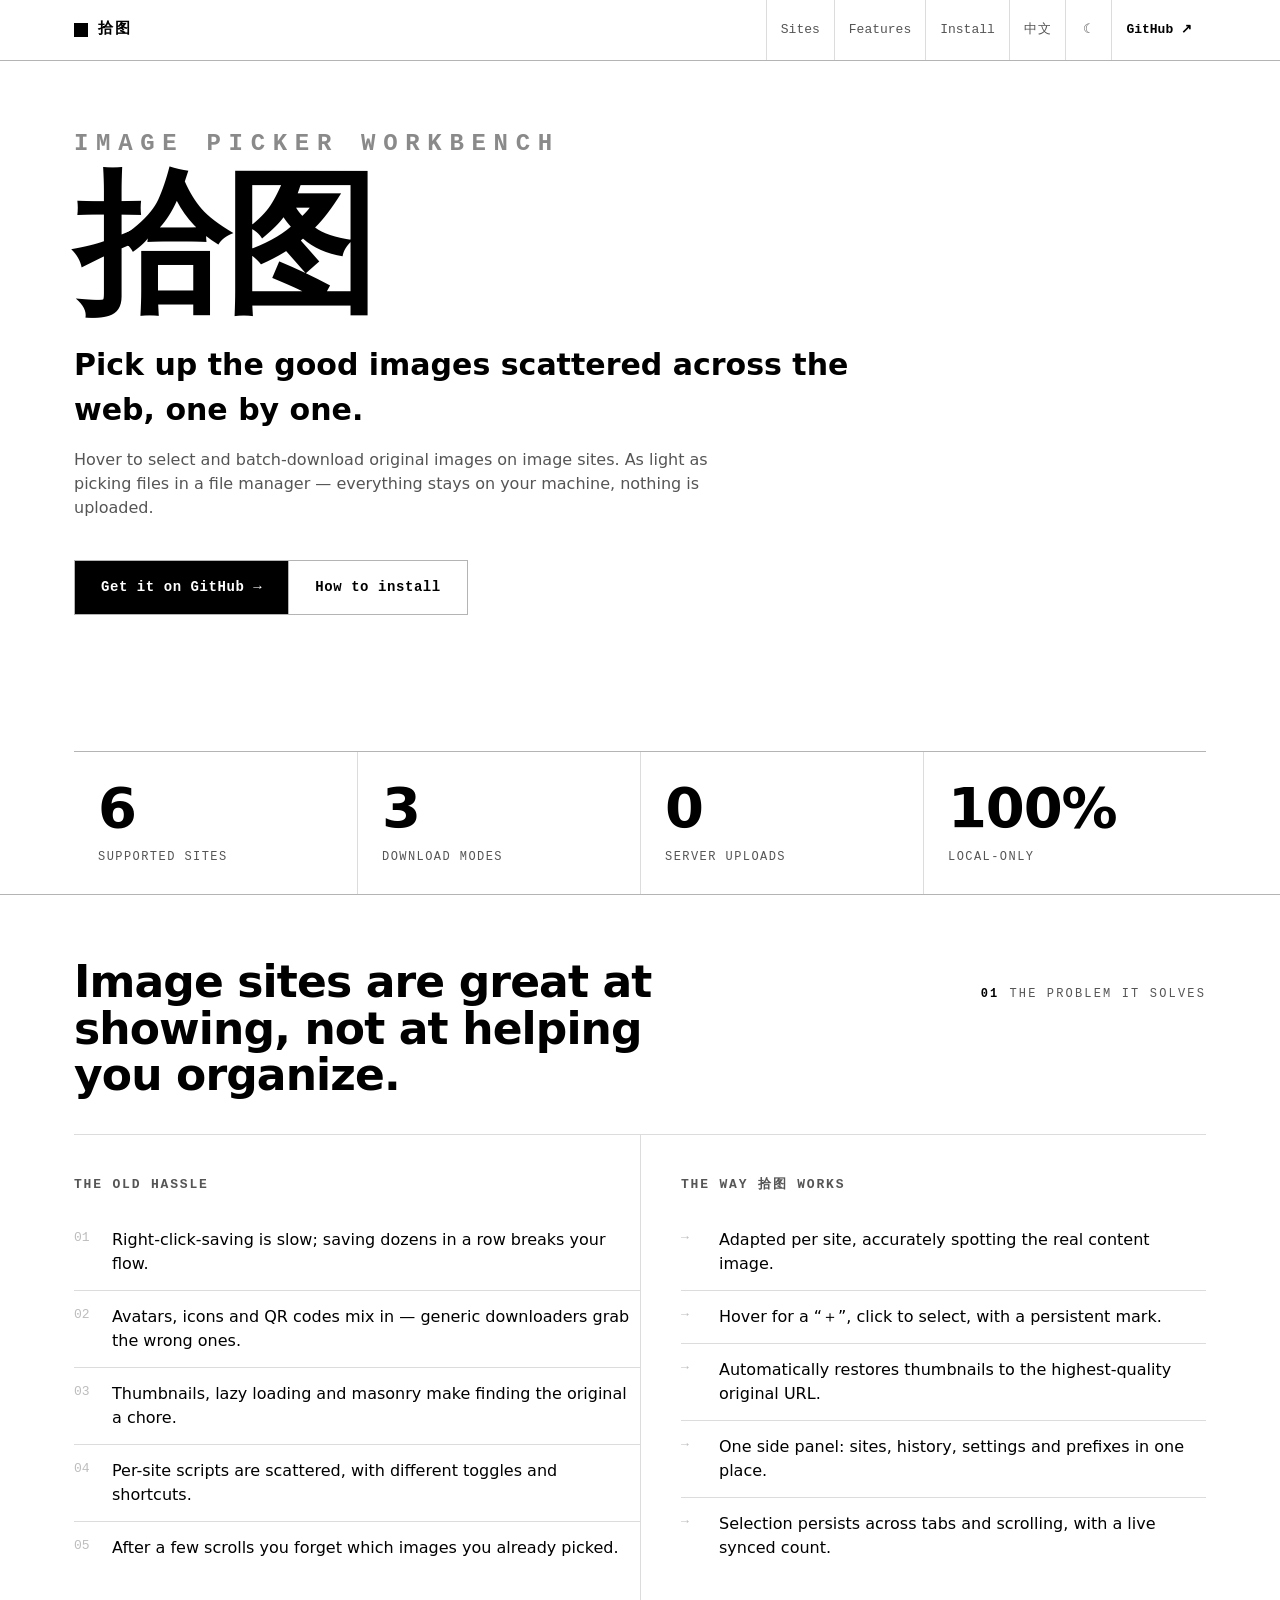
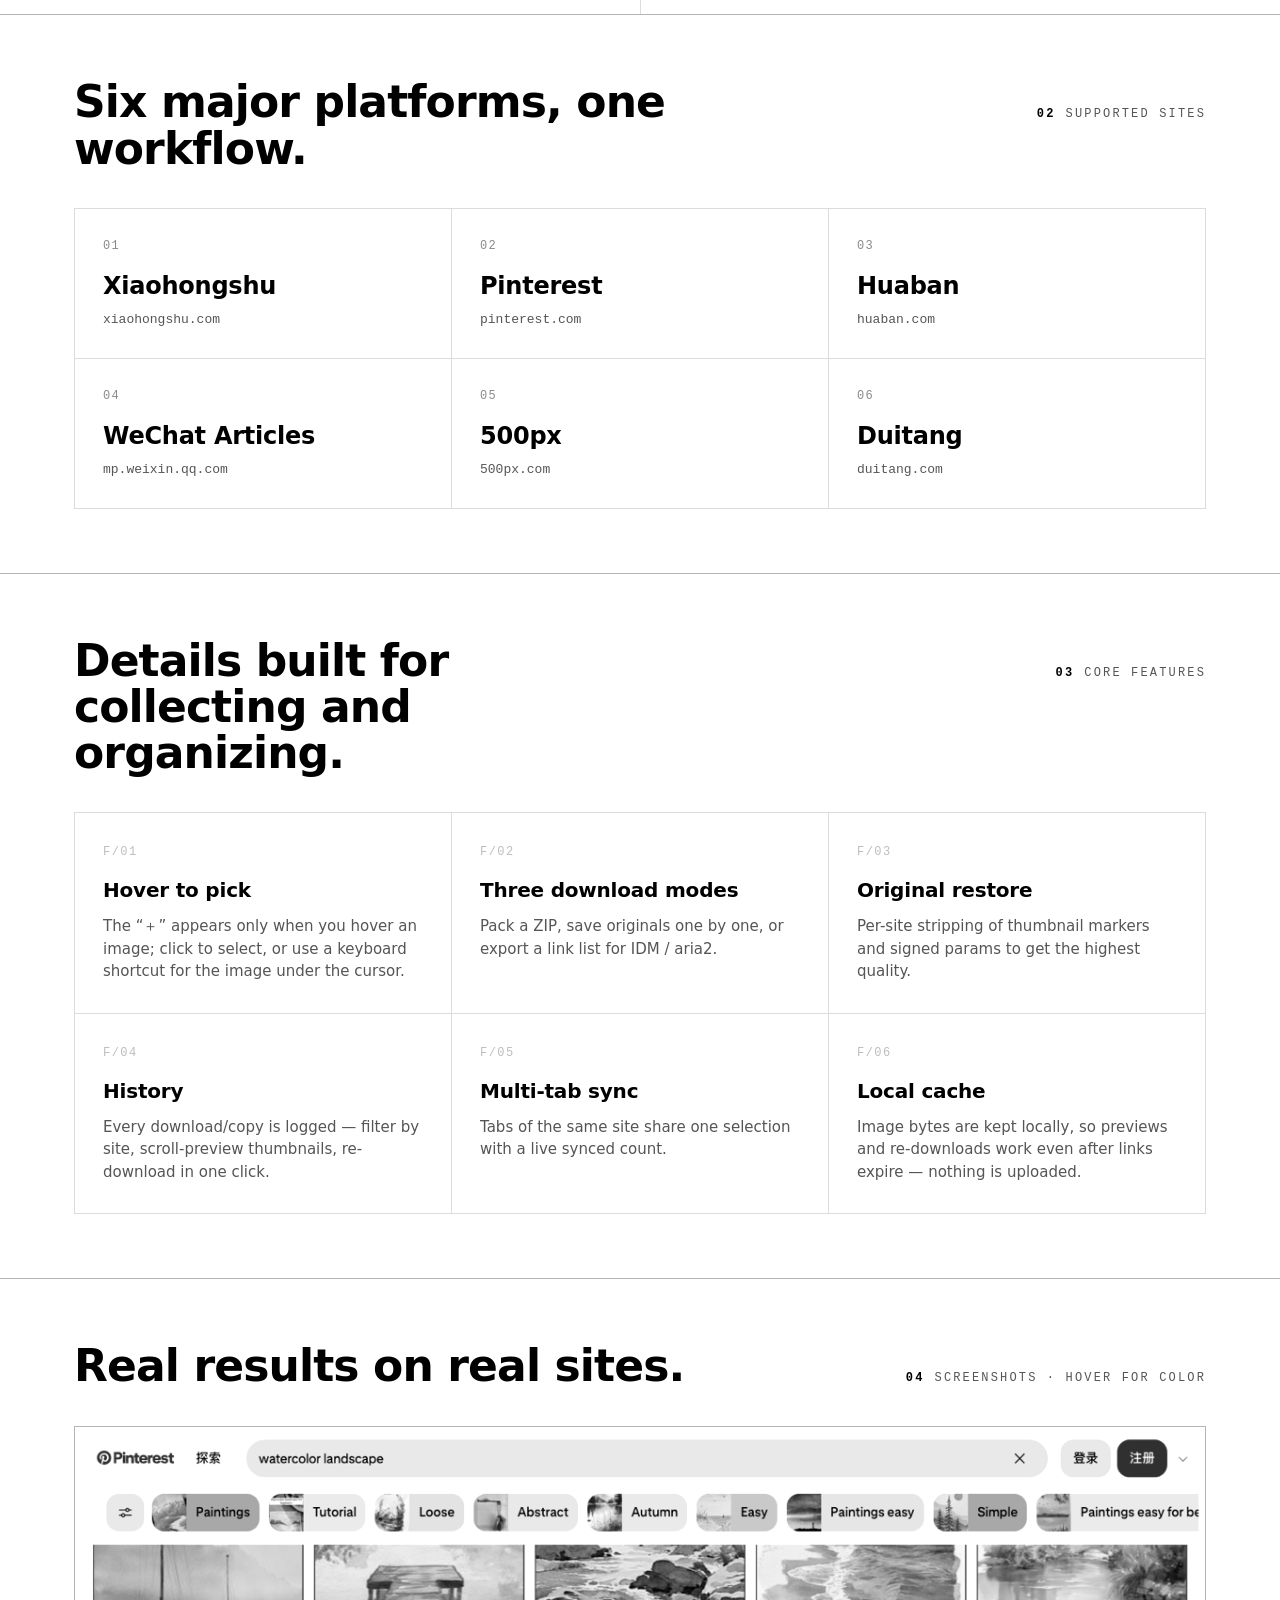
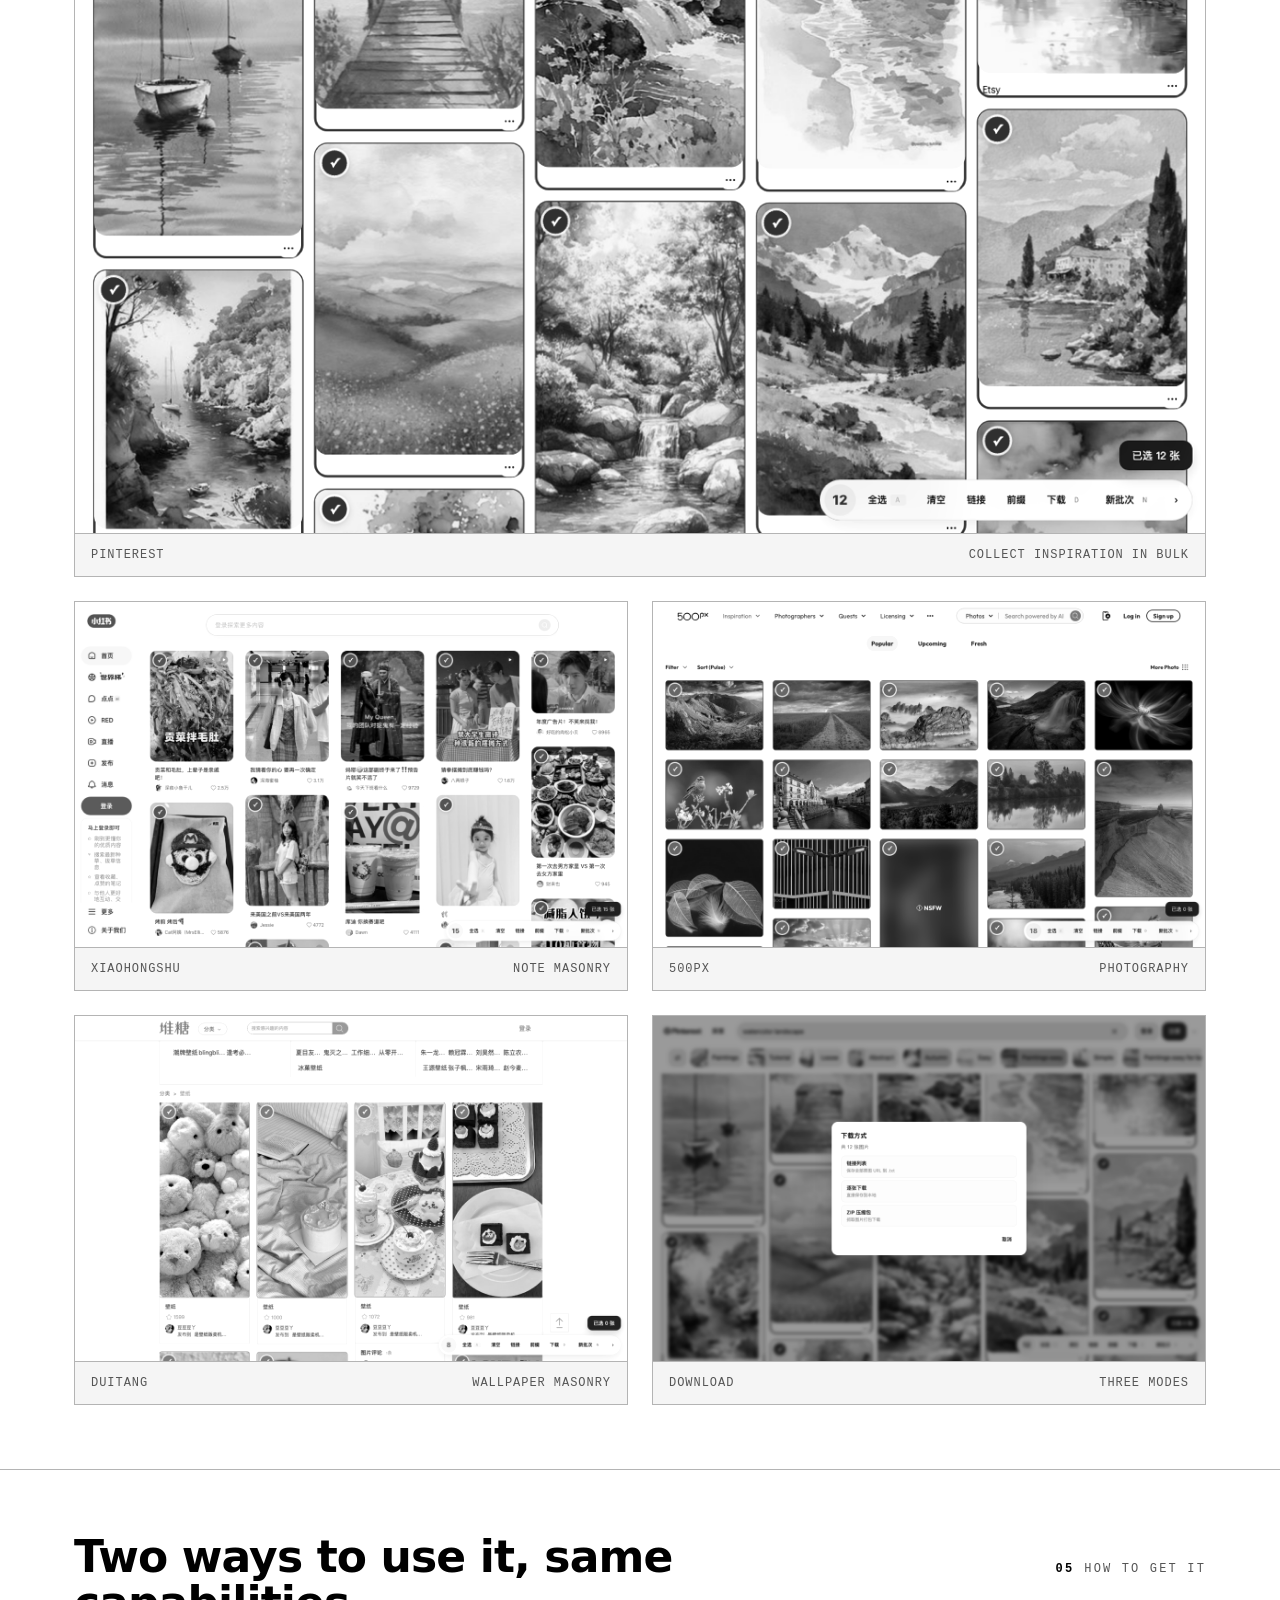
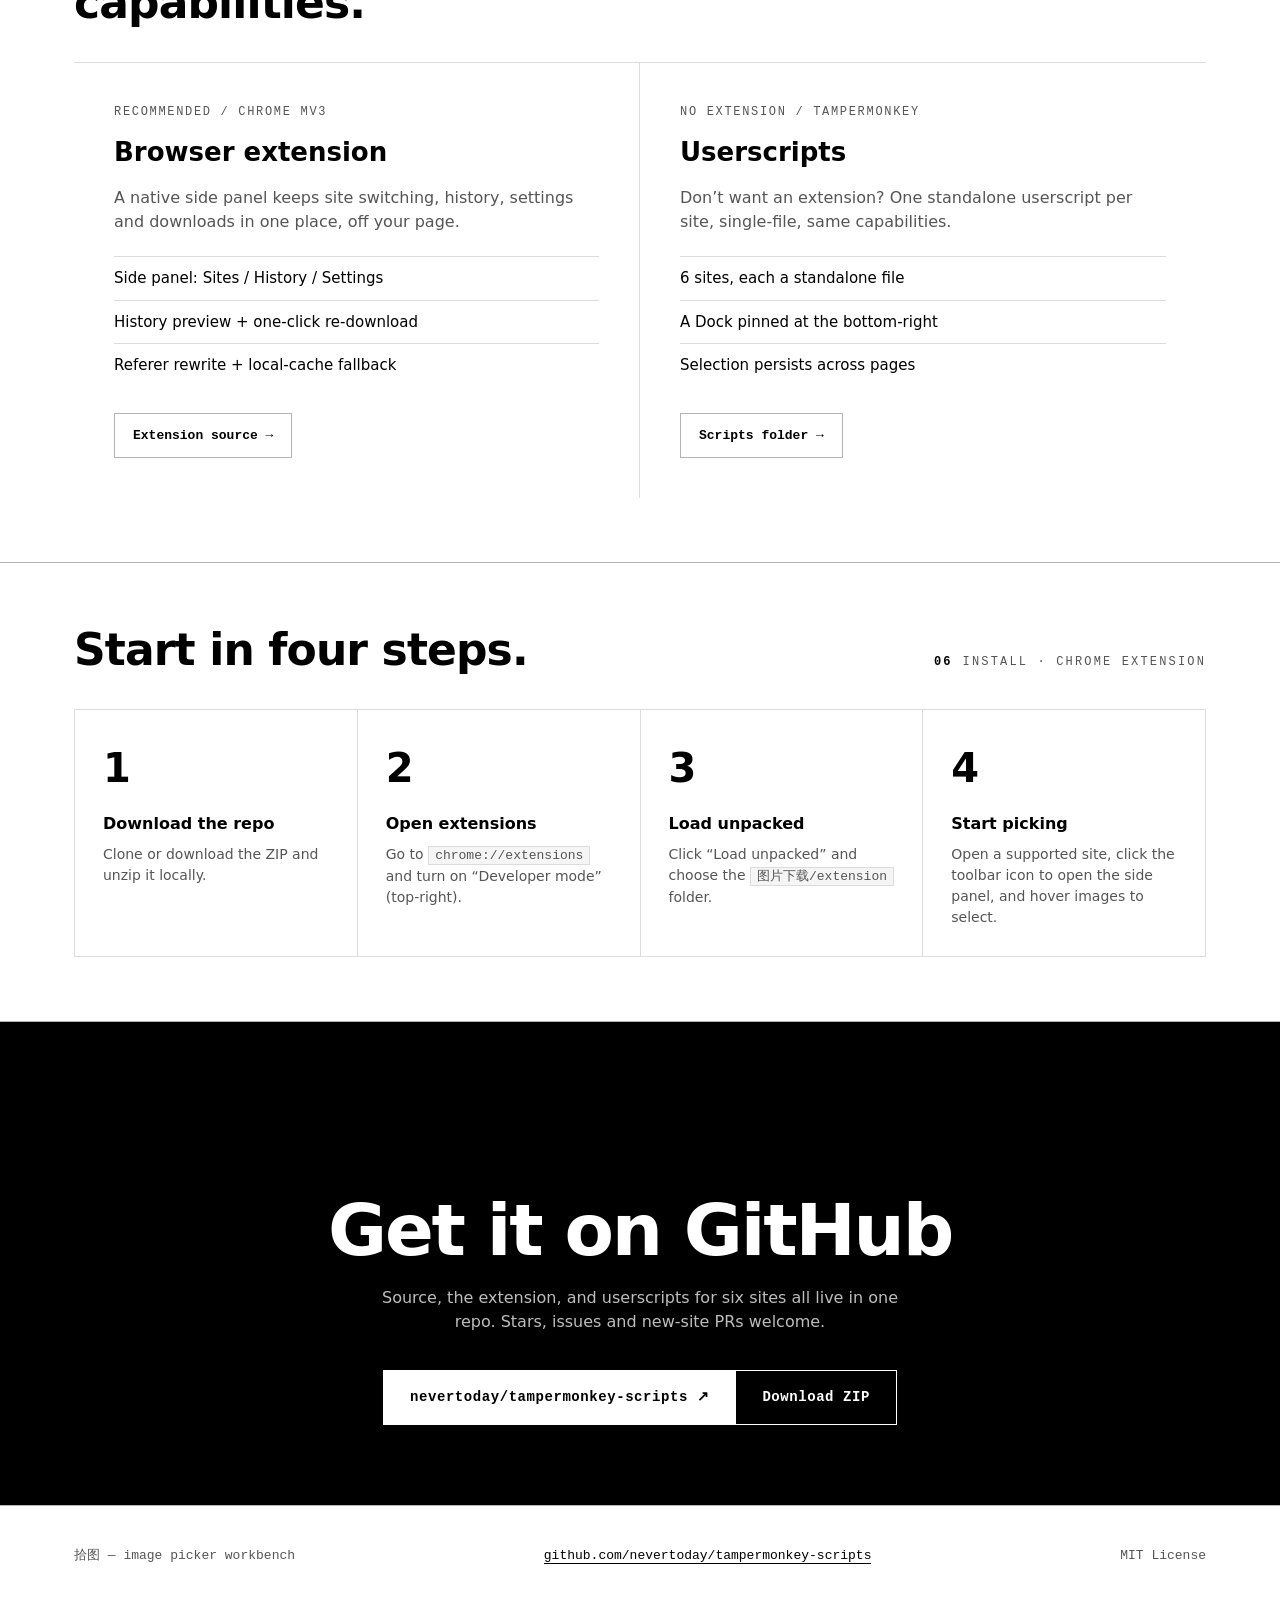
==== commit 19f802c2: "style(site): 统一灰色线条系统，对齐参考站规范 之前结构分隔用纯黑 2px、内部网格用浅灰 1px，两套不成体系。改为参考站那样的 单一灰色线条层级：--line（常规发丝网格）+ --l" ====
--- a/index.html
+++ b/index.html
@@ -19,7 +19,9 @@
   :root{
     --ink:#000; --paper:#fff;
     --g1:#f5f5f5; --g2:#e4e4e4; --g3:#bdbdbd; --g4:#8a8a8a; --g5:#555;
-    --line:#000;
+    /* One disciplined gray line system: --line for the regular hairline grid,
+       --line-strong for structural separators, --line-soft for the faintest. */
+    --line-soft:#ededed; --line:#dcdcdc; --line-strong:#b4b4b4;
     --maxw:1180px;
     --mono:ui-monospace,SFMono-Regular,Menlo,Consolas,"Liberation Mono",monospace;
     --sans:-apple-system,BlinkMacSystemFont,"Segoe UI","PingFang SC","Hiragino Sans GB","Microsoft YaHei",system-ui,sans-serif;
@@ -27,7 +29,7 @@
   html[data-theme="dark"]{
     --ink:#fff; --paper:#0a0a0a;
     --g1:#161616; --g2:#2a2a2a; --g3:#454545; --g4:#777; --g5:#a6a6a6;
-    --line:#fff;
+    --line-soft:#1c1c1c; --line:#2b2b2b; --line-strong:#484848;
   }
   *{box-sizing:border-box;margin:0;padding:0;border-radius:0!important;}
   html{scroll-behavior:smooth;}
@@ -47,14 +49,14 @@
   .eyebrow b{color:var(--ink);font-weight:700;}
 
   /* nav */
-  nav{position:sticky;top:0;z-index:50;background:var(--paper);border-bottom:2px solid var(--line);transition:background-color .2s ease,border-color .2s ease;}
+  nav{position:sticky;top:0;z-index:50;background:var(--paper);border-bottom:1px solid var(--line-strong);transition:background-color .2s ease,border-color .2s ease;}
   nav .wrap{display:flex;align-items:center;justify-content:space-between;height:60px;}
   .brand{font-family:var(--mono);font-weight:700;letter-spacing:.16em;font-size:15px;display:flex;align-items:center;gap:10px;}
   .brand .sq{width:14px;height:14px;background:var(--ink);display:inline-block;transition:background-color .2s ease;}
   .navlinks{display:flex;align-items:stretch;height:60px;font-family:var(--mono);font-size:13px;}
   .navlinks a,.navlinks button{
     display:inline-flex;align-items:center;height:60px;padding:0 14px;
-    border:none;border-left:1px solid var(--g2);
+    border:none;border-left:1px solid var(--line);
     background:transparent;color:var(--g5);font:inherit;cursor:pointer;
     transition:background-color .12s ease,color .12s ease;
   }
@@ -64,41 +66,41 @@
   .navtoggle{min-width:46px;justify-content:center;letter-spacing:.06em;}
 
   /* hero */
-  header.hero{border-bottom:2px solid var(--line);}
+  header.hero{border-bottom:1px solid var(--line-strong);}
   .hero .wrap{padding-top:72px;}
   .hero h1{font-size:clamp(56px,12vw,160px);line-height:.92;letter-spacing:-.03em;font-weight:800;}
   .hero h1 small{display:block;font-family:var(--mono);font-size:clamp(14px,2.4vw,24px);font-weight:600;letter-spacing:.32em;color:var(--g4);margin-bottom:18px;}
   .hero .tag{font-size:clamp(18px,2.6vw,30px);font-weight:600;max-width:820px;margin-top:28px;}
   .hero .sub{color:var(--g5);max-width:660px;margin-top:16px;}
-  .cta{display:flex;flex-wrap:wrap;gap:0;margin:40px 0 64px;border:2px solid var(--line);width:max-content;max-width:100%;}
+  .cta{display:flex;flex-wrap:wrap;gap:0;margin:40px 0 64px;border:1px solid var(--line-strong);width:max-content;max-width:100%;}
   .btn{font-family:var(--mono);font-size:14px;font-weight:700;letter-spacing:.04em;padding:16px 26px;display:inline-flex;align-items:center;gap:10px;cursor:pointer;background:var(--paper);color:var(--ink);border:none;transition:background-color .12s ease,color .12s ease;}
-  .btn + .btn{border-left:2px solid var(--line);}
+  .btn + .btn{border-left:1px solid var(--line-strong);}
   .btn.solid{background:var(--ink);color:var(--paper);}
   .btn:hover{background:var(--ink);color:var(--paper);}
   .btn.solid:hover{background:var(--paper);color:var(--ink);}
 
-  .stats{display:grid;grid-template-columns:repeat(4,1fr);border-top:2px solid var(--line);}
-  .stat{padding:28px 24px;border-left:1px solid var(--g2);}
+  .stats{display:grid;grid-template-columns:repeat(4,1fr);border-top:1px solid var(--line-strong);}
+  .stat{padding:28px 24px;border-left:1px solid var(--line);}
   .stat:first-child{border-left:none;}
   .stat .n{font-size:clamp(34px,5vw,56px);font-weight:800;letter-spacing:-.02em;line-height:1;}
   .stat .l{font-family:var(--mono);font-size:12px;letter-spacing:.12em;text-transform:uppercase;color:var(--g5);margin-top:12px;}
 
-  section{border-bottom:2px solid var(--line);}
+  section{border-bottom:1px solid var(--line-strong);}
   .sechead{display:flex;align-items:baseline;justify-content:space-between;gap:24px;padding:64px 0 36px;flex-wrap:wrap;}
   .sechead h2{font-size:clamp(28px,4vw,44px);font-weight:800;letter-spacing:-.02em;line-height:1.05;max-width:20ch;}
 
-  .twocol{display:grid;grid-template-columns:1fr 1fr;border-top:1px solid var(--g2);}
+  .twocol{display:grid;grid-template-columns:1fr 1fr;border-top:1px solid var(--line);}
   .twocol > div{padding:40px 0;}
-  .twocol > div:last-child{border-left:1px solid var(--g2);padding-left:40px;}
+  .twocol > div:last-child{border-left:1px solid var(--line);padding-left:40px;}
   .twocol h3{font-family:var(--mono);font-size:13px;letter-spacing:.14em;text-transform:uppercase;color:var(--g5);margin-bottom:20px;}
   .twocol ul{list-style:none;}
-  .twocol li{padding:14px 0;border-top:1px solid var(--g2);display:flex;gap:14px;}
+  .twocol li{padding:14px 0;border-top:1px solid var(--line);display:flex;gap:14px;}
   .twocol li:first-child{border-top:none;}
   .twocol li .ix{font-family:var(--mono);color:var(--g3);font-size:13px;min-width:24px;}
 
-  .grid{display:grid;border-left:1px solid var(--g2);border-top:1px solid var(--g2);}
+  .grid{display:grid;border-left:1px solid var(--line);border-top:1px solid var(--line);}
   .sites{grid-template-columns:repeat(3,1fr);margin-bottom:64px;}
-  .cell{border-right:1px solid var(--g2);border-bottom:1px solid var(--g2);padding:28px;min-height:150px;display:flex;flex-direction:column;justify-content:space-between;transition:background-color .12s ease,color .12s ease;}
+  .cell{border-right:1px solid var(--line);border-bottom:1px solid var(--line);padding:28px;min-height:150px;display:flex;flex-direction:column;justify-content:space-between;transition:background-color .12s ease,color .12s ease;}
   .cell:hover{background:var(--ink);color:var(--paper);}
   .cell .idx{font-family:var(--mono);font-size:12px;color:var(--g4);letter-spacing:.1em;}
   .cell:hover .idx,.cell:hover .dom{color:var(--g3);}
@@ -106,47 +108,47 @@
   .cell .dom{font-family:var(--mono);font-size:13px;color:var(--g5);margin-top:6px;}
 
   .feats{grid-template-columns:repeat(3,1fr);margin-bottom:64px;}
-  .feat{border-right:1px solid var(--g2);border-bottom:1px solid var(--g2);padding:30px 28px;}
+  .feat{border-right:1px solid var(--line);border-bottom:1px solid var(--line);padding:30px 28px;}
   .feat .fn{font-family:var(--mono);font-size:12px;color:var(--g3);letter-spacing:.12em;}
   .feat h3{font-size:20px;font-weight:800;margin:14px 0 10px;letter-spacing:-.01em;}
   .feat p{color:var(--g5);font-size:15px;}
 
   .shots{margin-bottom:64px;display:grid;grid-template-columns:repeat(2,1fr);gap:24px;}
-  .shot{border:2px solid var(--line);background:var(--g1);}
+  .shot{border:1px solid var(--line-strong);background:var(--g1);}
   .shot img{width:100%;filter:grayscale(100%) contrast(1.04);transition:filter .2s;}
   html[data-theme="dark"] .shot img{filter:grayscale(100%) contrast(1.04) invert(0);opacity:.92;}
   .shot:hover img{filter:grayscale(0%);opacity:1;}
-  .shot .cap{border-top:2px solid var(--line);padding:12px 16px;font-family:var(--mono);font-size:12px;letter-spacing:.08em;text-transform:uppercase;color:var(--g5);display:flex;justify-content:space-between;}
+  .shot .cap{border-top:1px solid var(--line-strong);padding:12px 16px;font-family:var(--mono);font-size:12px;letter-spacing:.08em;text-transform:uppercase;color:var(--g5);display:flex;justify-content:space-between;}
   .shot.wide{grid-column:1 / -1;}
 
-  .flavors{display:grid;grid-template-columns:1fr 1fr;border-top:1px solid var(--g2);margin-bottom:64px;}
-  .flavor{padding:40px;border-right:1px solid var(--g2);}
+  .flavors{display:grid;grid-template-columns:1fr 1fr;border-top:1px solid var(--line);margin-bottom:64px;}
+  .flavor{padding:40px;border-right:1px solid var(--line);}
   .flavor:last-child{border-right:none;}
   .flavor .k{font-family:var(--mono);font-size:12px;letter-spacing:.14em;text-transform:uppercase;color:var(--g5);}
   .flavor h3{font-size:26px;font-weight:800;margin:12px 0 14px;}
   .flavor p{color:var(--g5);margin-bottom:22px;}
   .flavor ul{list-style:none;margin-bottom:26px;}
-  .flavor li{padding:10px 0;border-top:1px solid var(--g2);font-size:15px;}
-  .flavor .linkbtn{font-family:var(--mono);font-size:13px;font-weight:700;border:2px solid var(--line);padding:12px 18px;display:inline-flex;gap:10px;align-items:center;transition:background-color .12s ease,color .12s ease;}
+  .flavor li{padding:10px 0;border-top:1px solid var(--line);font-size:15px;}
+  .flavor .linkbtn{font-family:var(--mono);font-size:13px;font-weight:700;border:1px solid var(--line-strong);padding:12px 18px;display:inline-flex;gap:10px;align-items:center;transition:background-color .12s ease,color .12s ease;}
   .flavor .linkbtn:hover{background:var(--ink);color:var(--paper);}
 
   .steps{grid-template-columns:repeat(4,1fr);margin-bottom:64px;}
-  .step{border-right:1px solid var(--g2);border-bottom:1px solid var(--g2);padding:28px;}
+  .step{border-right:1px solid var(--line);border-bottom:1px solid var(--line);padding:28px;}
   .step .num{font-size:40px;font-weight:800;letter-spacing:-.02em;}
   .step h3{font-size:16px;font-weight:700;margin:14px 0 8px;}
   .step p{color:var(--g5);font-size:14px;}
-  .step code{font-family:var(--mono);font-size:13px;background:var(--g1);border:1px solid var(--g2);padding:1px 6px;}
+  .step code{font-family:var(--mono);font-size:13px;background:var(--g1);border:1px solid var(--line);padding:1px 6px;}
 
   .endcta{background:var(--ink);color:var(--paper);transition:background-color .2s ease,color .2s ease;}
   .endcta .wrap{padding:80px 24px;text-align:center;}
   .endcta h2{font-size:clamp(32px,6vw,72px);font-weight:800;letter-spacing:-.03em;line-height:1;}
   .endcta p{color:var(--g3);margin:20px auto 36px;max-width:54ch;}
-  .endcta .cta{border:2px solid var(--paper);margin:0 auto;}
+  .endcta .cta{border:1px solid var(--paper);margin:0 auto;}
   .endcta .btn{background:var(--ink);color:var(--paper);}
   .endcta .btn.solid{background:var(--paper);color:var(--ink);}
   .endcta .btn:hover{background:var(--paper);color:var(--ink);}
   .endcta .btn.solid:hover{background:var(--ink);color:var(--paper);}
-  .endcta .btn + .btn{border-left:2px solid var(--paper);}
+  .endcta .btn + .btn{border-left:1px solid var(--paper);}
 
   footer{background:var(--paper);transition:background-color .2s ease;}
   footer .wrap{padding:40px 24px;display:flex;justify-content:space-between;align-items:center;gap:20px;flex-wrap:wrap;font-family:var(--mono);font-size:13px;color:var(--g5);}
@@ -159,8 +161,8 @@
     .sites,.feats{grid-template-columns:repeat(2,1fr);}
     .steps{grid-template-columns:repeat(2,1fr);}
     .twocol,.flavors{grid-template-columns:1fr;}
-    .twocol > div:last-child{border-left:none;border-top:1px solid var(--g2);padding-left:0;}
-    .flavor{border-right:none;border-bottom:1px solid var(--g2);}
+    .twocol > div:last-child{border-left:none;border-top:1px solid var(--line);padding-left:0;}
+    .flavor{border-right:none;border-bottom:1px solid var(--line);}
     .navlinks a.navhide{display:none;}
   }
   @media(max-width:560px){
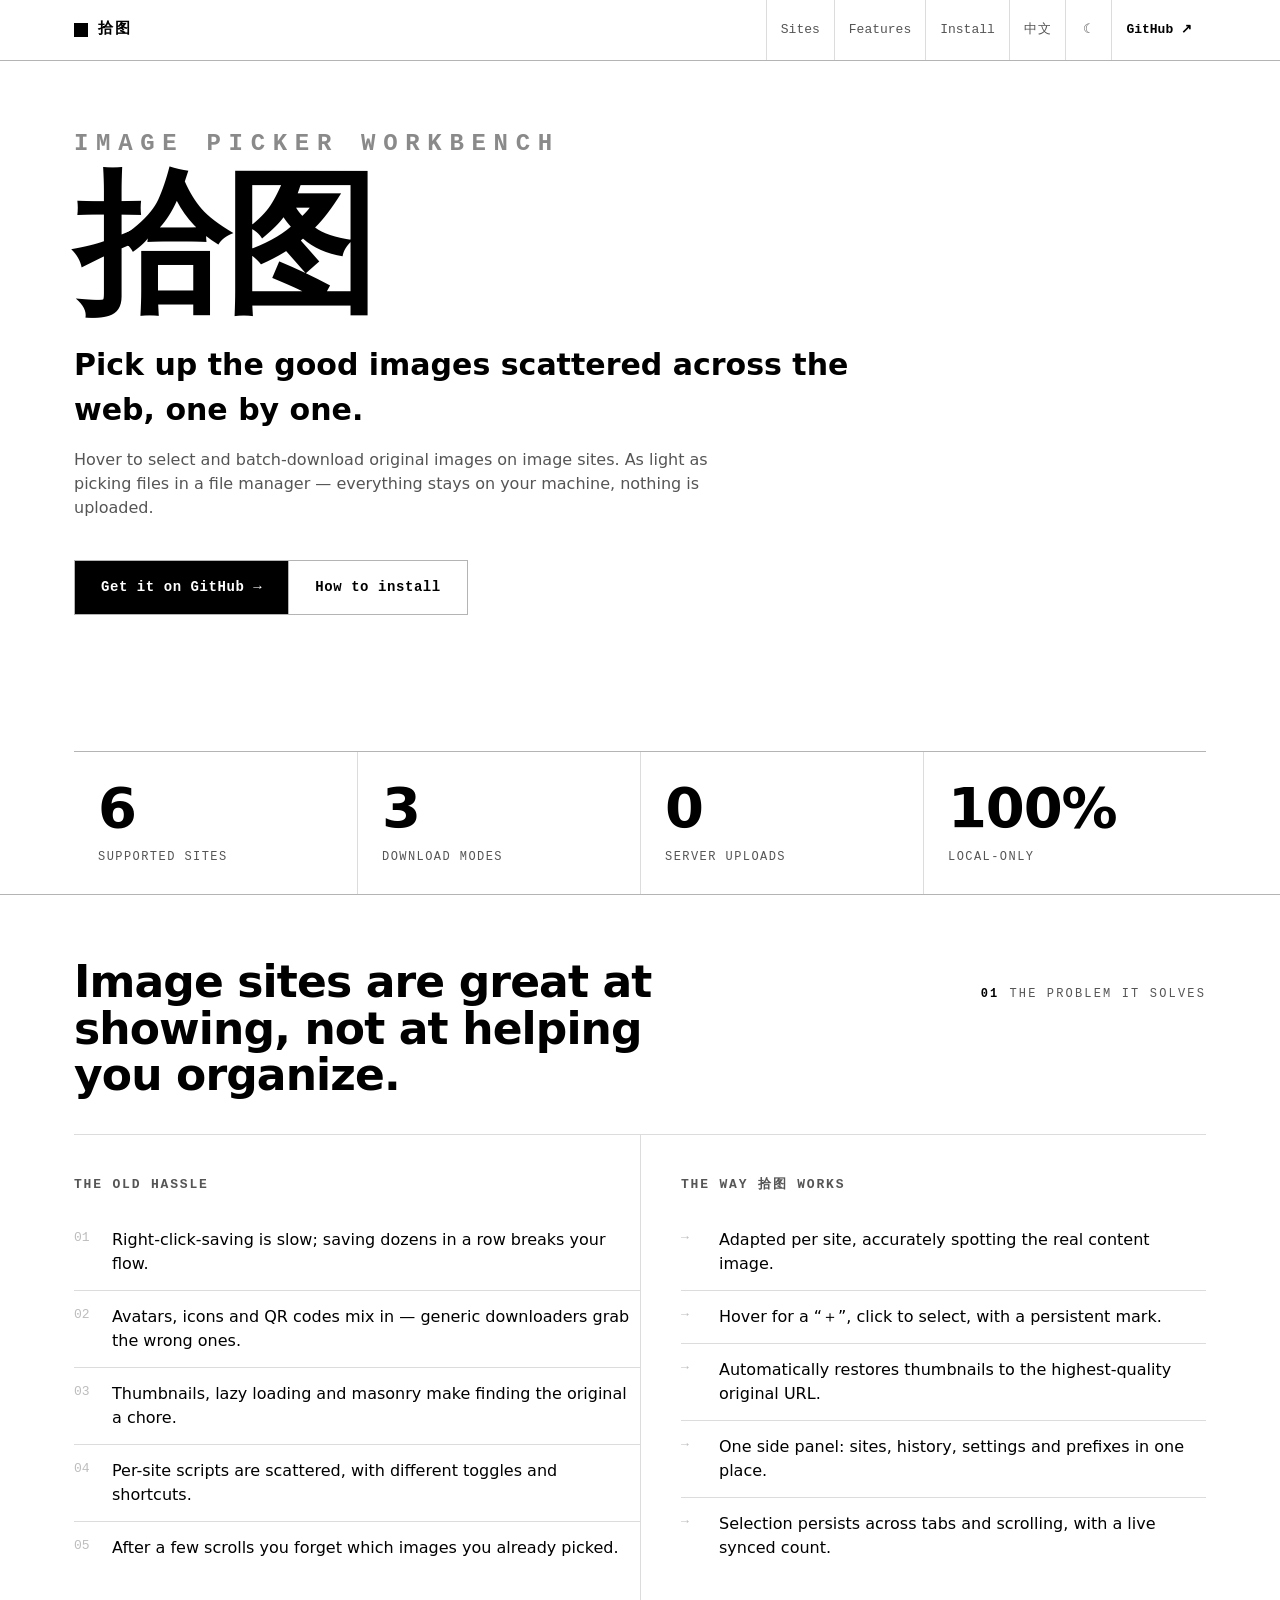
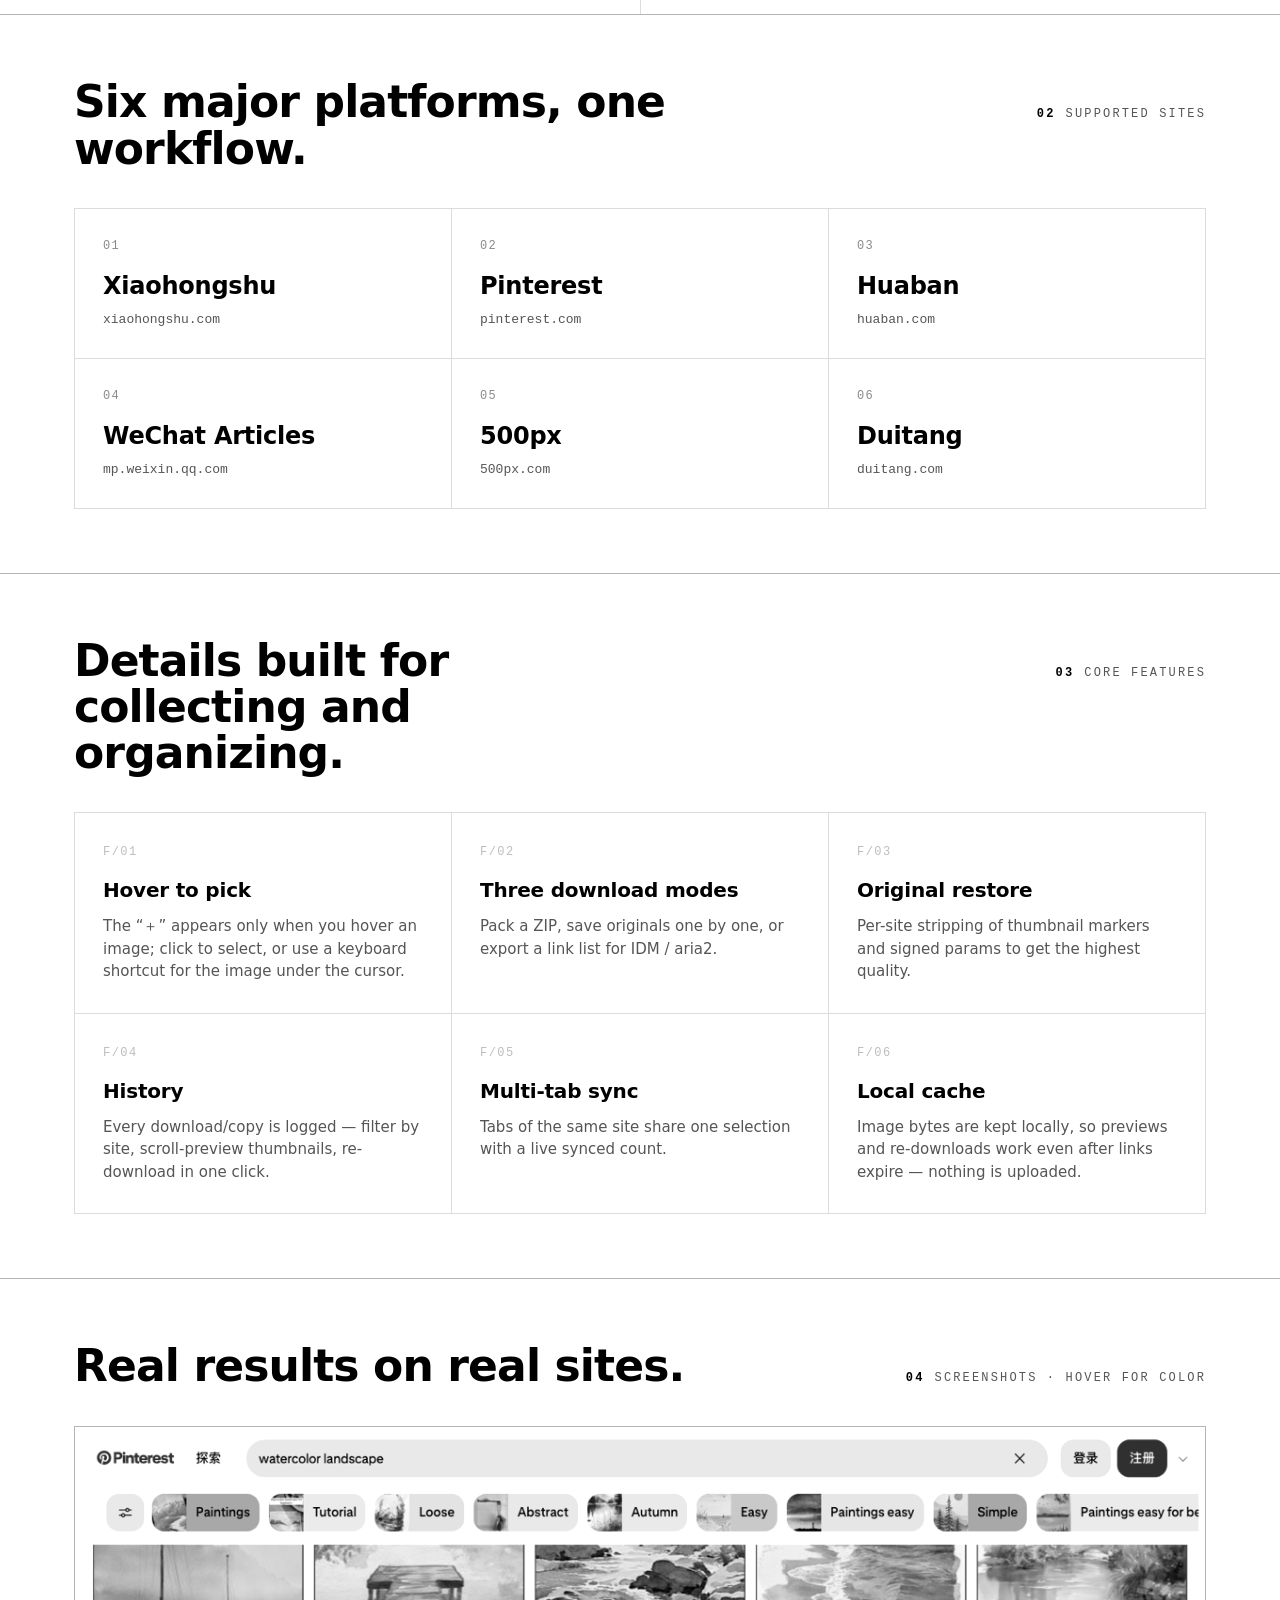
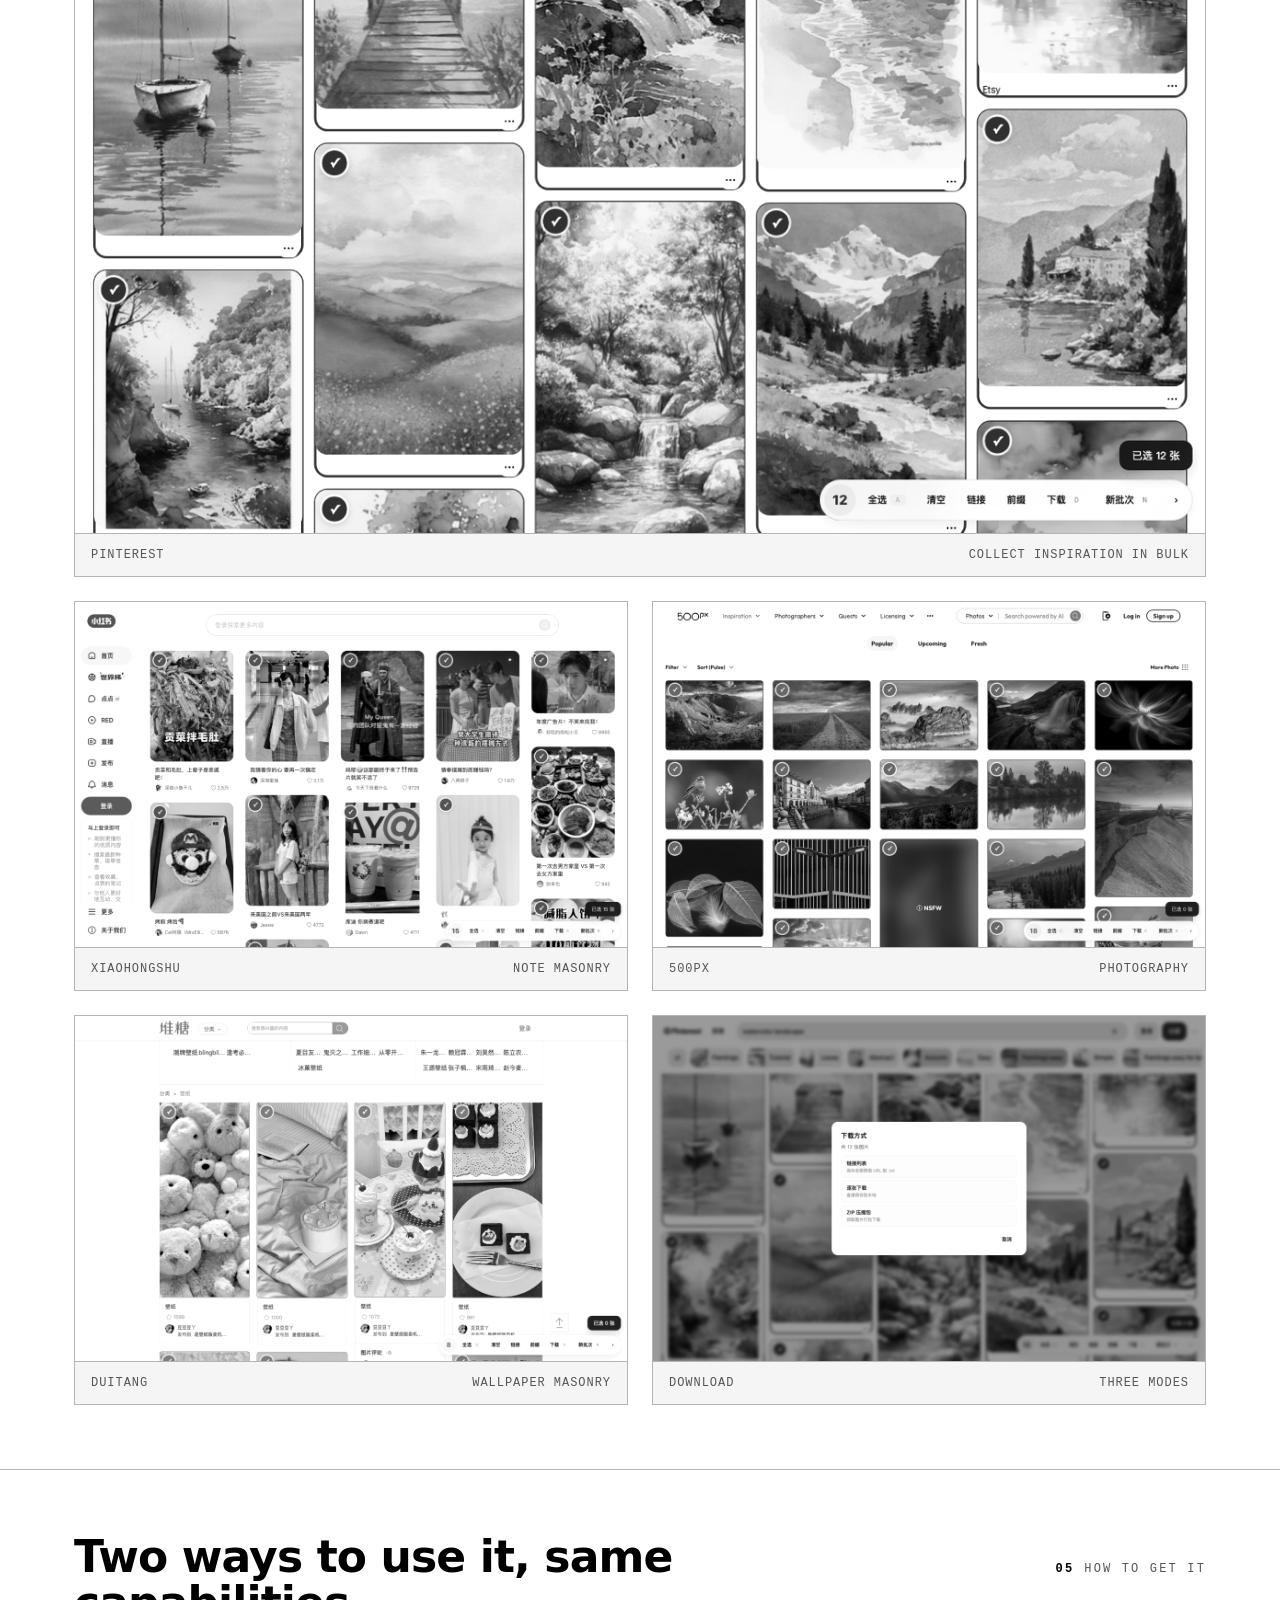
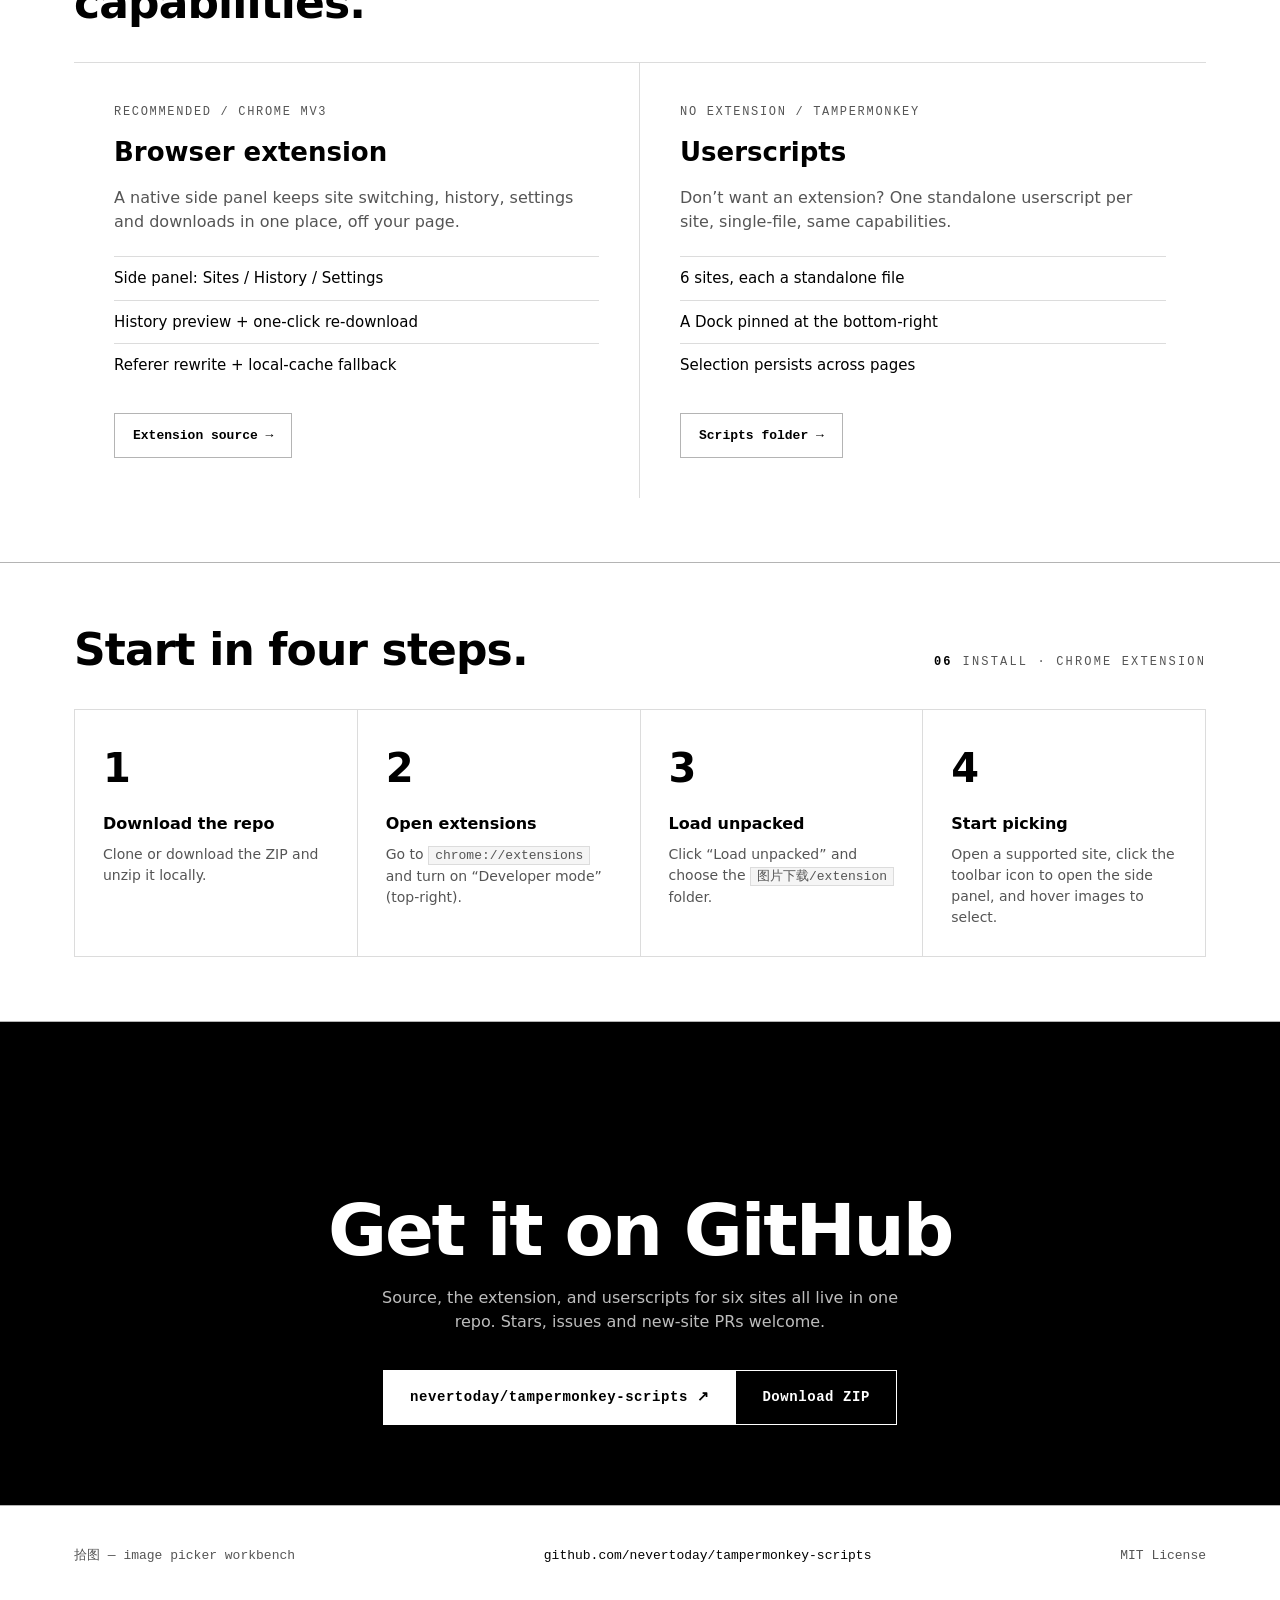
==== commit 7ba426a8: "style(site): 为 hover 加入克制的黑白动效 把生硬的瞬时反色换成一套统一、克制的悬停微动效（仍只用黑白灰、全直角）：  - 导航/切换按钮：墨色填充自底部升起（tab 感）。 - C" ====
--- a/index.html
+++ b/index.html
@@ -52,17 +52,22 @@
   nav{position:sticky;top:0;z-index:50;background:var(--paper);border-bottom:1px solid var(--line-strong);transition:background-color .2s ease,border-color .2s ease;}
   nav .wrap{display:flex;align-items:center;justify-content:space-between;height:60px;}
   .brand{font-family:var(--mono);font-weight:700;letter-spacing:.16em;font-size:15px;display:flex;align-items:center;gap:10px;}
-  .brand .sq{width:14px;height:14px;background:var(--ink);display:inline-block;transition:background-color .2s ease;}
+  .brand .sq{width:14px;height:14px;background:var(--ink);display:inline-block;transition:background-color .2s ease,transform .45s cubic-bezier(.22,1,.36,1);}
+  .brand:hover .sq{transform:rotate(45deg) scale(.86);}
   .navlinks{display:flex;align-items:stretch;height:60px;font-family:var(--mono);font-size:13px;}
   .navlinks a,.navlinks button{
     display:inline-flex;align-items:center;height:60px;padding:0 14px;
     border:none;border-left:1px solid var(--line);
-    background:transparent;color:var(--g5);font:inherit;cursor:pointer;
-    transition:background-color .12s ease,color .12s ease;
+    color:var(--g5);font:inherit;cursor:pointer;
+    /* ink fill that rises from the bottom — tab-like, keeps text readable */
+    background-color:transparent;
+    background-image:linear-gradient(var(--ink),var(--ink));
+    background-repeat:no-repeat;background-position:center bottom;background-size:100% 0%;
+    transition:background-size .34s cubic-bezier(.4,0,.2,1),color .34s ease;
   }
   .navlinks a.gh{color:var(--ink);font-weight:700;}
   .navlinks a:hover,.navlinks button:hover,
-  .navlinks a:focus-visible,.navlinks button:focus-visible{background:var(--ink);color:var(--paper);outline:none;}
+  .navlinks a:focus-visible,.navlinks button:focus-visible{background-size:100% 100%;color:var(--paper);outline:none;}
   .navtoggle{min-width:46px;justify-content:center;letter-spacing:.06em;}
 
   /* hero */
@@ -73,11 +78,15 @@
   .hero .tag{font-size:clamp(18px,2.6vw,30px);font-weight:600;max-width:820px;margin-top:28px;}
   .hero .sub{color:var(--g5);max-width:660px;margin-top:16px;}
   .cta{display:flex;flex-wrap:wrap;gap:0;margin:40px 0 64px;border:1px solid var(--line-strong);width:max-content;max-width:100%;}
-  .btn{font-family:var(--mono);font-size:14px;font-weight:700;letter-spacing:.04em;padding:16px 26px;display:inline-flex;align-items:center;gap:10px;cursor:pointer;background:var(--paper);color:var(--ink);border:none;transition:background-color .12s ease,color .12s ease;}
+  .btn{font-family:var(--mono);font-size:14px;font-weight:700;letter-spacing:.04em;padding:16px 26px;display:inline-flex;align-items:center;gap:10px;cursor:pointer;color:var(--ink);border:none;
+    background-color:var(--paper);
+    background-image:linear-gradient(var(--ink),var(--ink));
+    background-repeat:no-repeat;background-position:left center;background-size:0% 100%;
+    transition:background-size .4s cubic-bezier(.45,0,.15,1),color .4s ease;}
   .btn + .btn{border-left:1px solid var(--line-strong);}
-  .btn.solid{background:var(--ink);color:var(--paper);}
-  .btn:hover{background:var(--ink);color:var(--paper);}
-  .btn.solid:hover{background:var(--paper);color:var(--ink);}
+  .btn.solid{background-color:var(--ink);color:var(--paper);background-image:linear-gradient(var(--paper),var(--paper));}
+  .btn:hover{background-size:100% 100%;color:var(--paper);}
+  .btn.solid:hover{background-size:100% 100%;color:var(--ink);}
 
   .stats{display:grid;grid-template-columns:repeat(4,1fr);border-top:1px solid var(--line-strong);}
   .stat{padding:28px 24px;border-left:1px solid var(--line);}
@@ -100,24 +109,35 @@
 
   .grid{display:grid;border-left:1px solid var(--line);border-top:1px solid var(--line);}
   .sites{grid-template-columns:repeat(3,1fr);margin-bottom:64px;}
-  .cell{border-right:1px solid var(--line);border-bottom:1px solid var(--line);padding:28px;min-height:150px;display:flex;flex-direction:column;justify-content:space-between;transition:background-color .12s ease,color .12s ease;}
-  .cell:hover{background:var(--ink);color:var(--paper);}
+  .cell{border-right:1px solid var(--line);border-bottom:1px solid var(--line);padding:28px;min-height:150px;display:flex;flex-direction:column;justify-content:space-between;color:var(--ink);
+    background-color:transparent;
+    background-image:linear-gradient(var(--ink),var(--ink));
+    background-repeat:no-repeat;background-position:left center;background-size:0% 100%;
+    transition:background-size .42s cubic-bezier(.45,0,.15,1),color .42s ease;}
+  .cell .idx,.cell .name,.cell .dom{transition:transform .42s cubic-bezier(.22,1,.36,1),color .42s ease;}
+  .cell:hover{background-size:100% 100%;color:var(--paper);}
+  .cell:hover .idx,.cell:hover .name,.cell:hover .dom{transform:translateX(6px);}
   .cell .idx{font-family:var(--mono);font-size:12px;color:var(--g4);letter-spacing:.1em;}
   .cell:hover .idx,.cell:hover .dom{color:var(--g3);}
   .cell .name{font-size:24px;font-weight:800;letter-spacing:-.01em;margin-top:8px;}
   .cell .dom{font-family:var(--mono);font-size:13px;color:var(--g5);margin-top:6px;}
 
   .feats{grid-template-columns:repeat(3,1fr);margin-bottom:64px;}
-  .feat{border-right:1px solid var(--line);border-bottom:1px solid var(--line);padding:30px 28px;}
-  .feat .fn{font-family:var(--mono);font-size:12px;color:var(--g3);letter-spacing:.12em;}
-  .feat h3{font-size:20px;font-weight:800;margin:14px 0 10px;letter-spacing:-.01em;}
+  .feat{border-right:1px solid var(--line);border-bottom:1px solid var(--line);padding:30px 28px;position:relative;transition:background-color .35s ease;}
+  .feat::before{content:"";position:absolute;left:0;top:0;width:3px;height:100%;background:var(--ink);transform:scaleY(0);transform-origin:top;transition:transform .42s cubic-bezier(.22,1,.36,1);}
+  .feat:hover{background:var(--g1);}
+  .feat:hover::before{transform:scaleY(1);}
+  .feat .fn{font-family:var(--mono);font-size:12px;color:var(--g3);letter-spacing:.12em;transition:color .35s ease;}
+  .feat:hover .fn{color:var(--ink);}
+  .feat h3{font-size:20px;font-weight:800;margin:14px 0 10px;letter-spacing:-.01em;transition:transform .42s cubic-bezier(.22,1,.36,1);}
+  .feat:hover h3{transform:translateX(8px);}
   .feat p{color:var(--g5);font-size:15px;}
 
   .shots{margin-bottom:64px;display:grid;grid-template-columns:repeat(2,1fr);gap:24px;}
-  .shot{border:1px solid var(--line-strong);background:var(--g1);}
-  .shot img{width:100%;filter:grayscale(100%) contrast(1.04);transition:filter .2s;}
+  .shot{border:1px solid var(--line-strong);background:var(--g1);overflow:hidden;}
+  .shot img{width:100%;filter:grayscale(100%) contrast(1.04);transition:filter .45s ease,transform .6s cubic-bezier(.22,1,.36,1);}
   html[data-theme="dark"] .shot img{filter:grayscale(100%) contrast(1.04) invert(0);opacity:.92;}
-  .shot:hover img{filter:grayscale(0%);opacity:1;}
+  .shot:hover img{filter:grayscale(0%);opacity:1;transform:scale(1.05);}
   .shot .cap{border-top:1px solid var(--line-strong);padding:12px 16px;font-family:var(--mono);font-size:12px;letter-spacing:.08em;text-transform:uppercase;color:var(--g5);display:flex;justify-content:space-between;}
   .shot.wide{grid-column:1 / -1;}
 
@@ -129,8 +149,12 @@
   .flavor p{color:var(--g5);margin-bottom:22px;}
   .flavor ul{list-style:none;margin-bottom:26px;}
   .flavor li{padding:10px 0;border-top:1px solid var(--line);font-size:15px;}
-  .flavor .linkbtn{font-family:var(--mono);font-size:13px;font-weight:700;border:1px solid var(--line-strong);padding:12px 18px;display:inline-flex;gap:10px;align-items:center;transition:background-color .12s ease,color .12s ease;}
-  .flavor .linkbtn:hover{background:var(--ink);color:var(--paper);}
+  .flavor .linkbtn{font-family:var(--mono);font-size:13px;font-weight:700;border:1px solid var(--line-strong);padding:12px 18px;display:inline-flex;gap:10px;align-items:center;color:inherit;
+    background-color:transparent;
+    background-image:linear-gradient(var(--ink),var(--ink));
+    background-repeat:no-repeat;background-position:left center;background-size:0% 100%;
+    transition:background-size .38s cubic-bezier(.45,0,.15,1),color .38s ease,border-color .38s ease;}
+  .flavor .linkbtn:hover{background-size:100% 100%;color:var(--paper);border-color:var(--ink);}
 
   .steps{grid-template-columns:repeat(4,1fr);margin-bottom:64px;}
   .step{border-right:1px solid var(--line);border-bottom:1px solid var(--line);padding:28px;}
@@ -144,16 +168,25 @@
   .endcta h2{font-size:clamp(32px,6vw,72px);font-weight:800;letter-spacing:-.03em;line-height:1;}
   .endcta p{color:var(--g3);margin:20px auto 36px;max-width:54ch;}
   .endcta .cta{border:1px solid var(--paper);margin:0 auto;}
-  .endcta .btn{background:var(--ink);color:var(--paper);}
-  .endcta .btn.solid{background:var(--paper);color:var(--ink);}
-  .endcta .btn:hover{background:var(--paper);color:var(--ink);}
-  .endcta .btn.solid:hover{background:var(--ink);color:var(--paper);}
+  .endcta .btn{background-color:var(--ink);color:var(--paper);background-image:linear-gradient(var(--paper),var(--paper));background-size:0% 100%;}
+  .endcta .btn.solid{background-color:var(--paper);color:var(--ink);background-image:linear-gradient(var(--ink),var(--ink));background-size:0% 100%;}
+  .endcta .btn:hover{background-size:100% 100%;color:var(--ink);}
+  .endcta .btn.solid:hover{background-size:100% 100%;color:var(--paper);}
   .endcta .btn + .btn{border-left:1px solid var(--paper);}
 
   footer{background:var(--paper);transition:background-color .2s ease;}
   footer .wrap{padding:40px 24px;display:flex;justify-content:space-between;align-items:center;gap:20px;flex-wrap:wrap;font-family:var(--mono);font-size:13px;color:var(--g5);}
-  footer a{border-bottom:1px solid var(--ink);color:var(--ink);}
-  footer a:hover{background:var(--ink);color:var(--paper);}
+  footer a{color:var(--ink);padding-bottom:2px;
+    background-image:linear-gradient(var(--ink),var(--ink));
+    background-repeat:no-repeat;background-position:left bottom;background-size:0% 1px;
+    transition:background-size .35s cubic-bezier(.45,0,.15,1);}
+  footer a:hover{background-size:100% 1px;}
+
+  /* Respect users who prefer less motion: keep the state change, drop the movement. */
+  @media (prefers-reduced-motion: reduce){
+    *{transition-duration:.01ms!important;animation-duration:.01ms!important;}
+    .brand:hover .sq,.cell:hover .idx,.cell:hover .name,.cell:hover .dom,.feat:hover h3,.shot:hover img{transform:none!important;}
+  }
 
   @media(max-width:860px){
     .stats{grid-template-columns:repeat(2,1fr);}
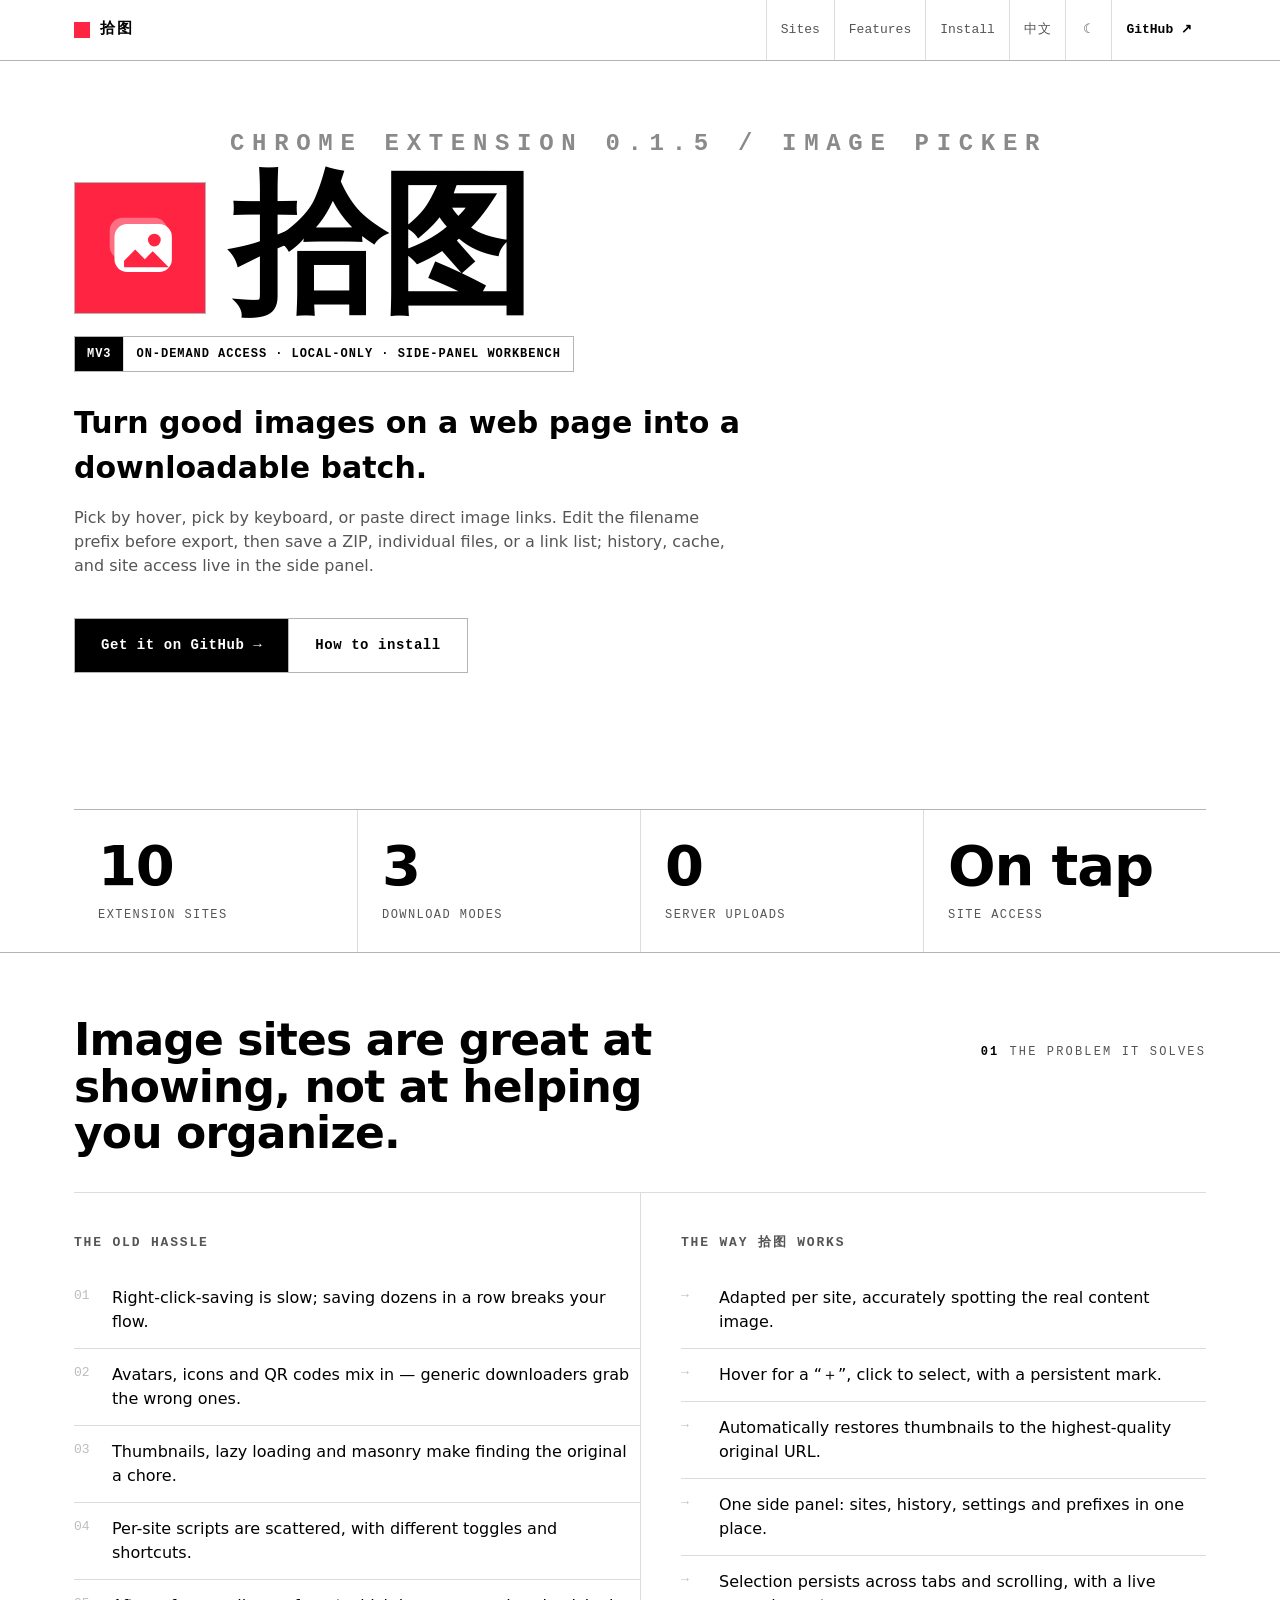
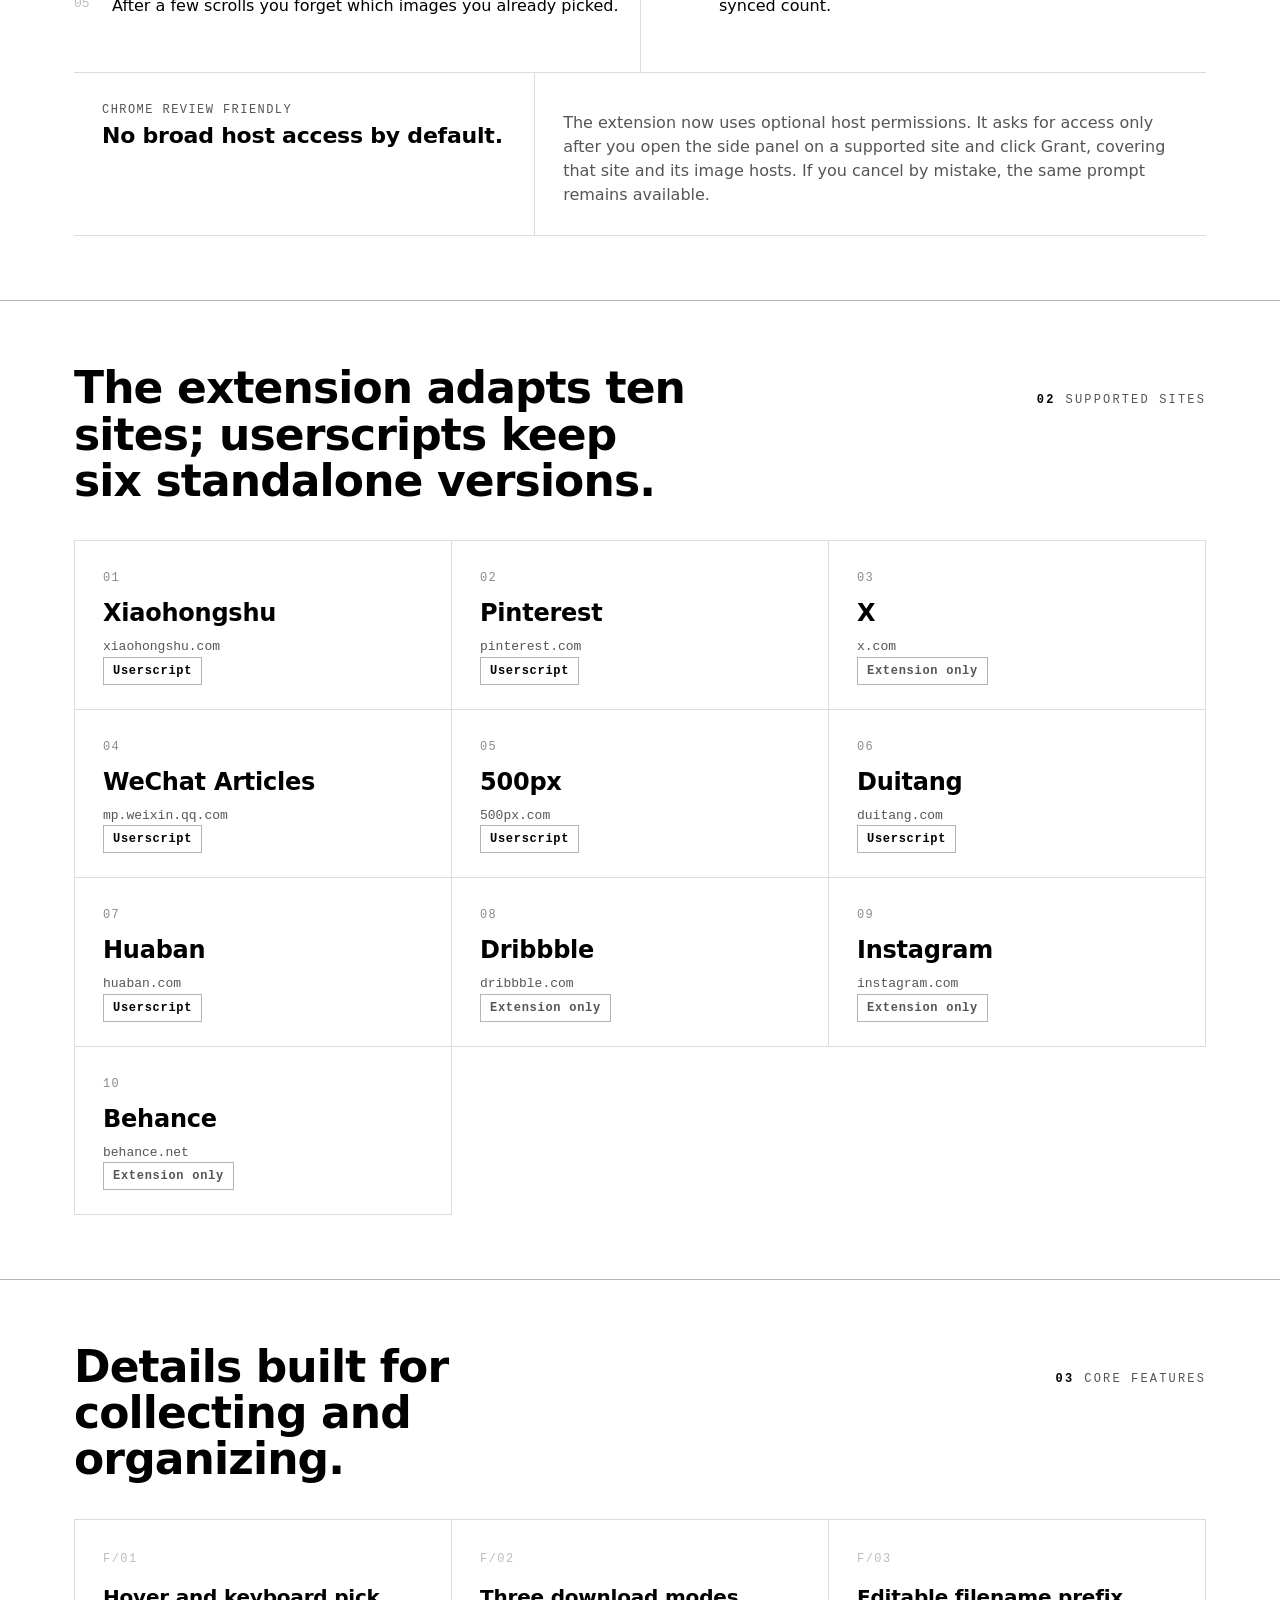
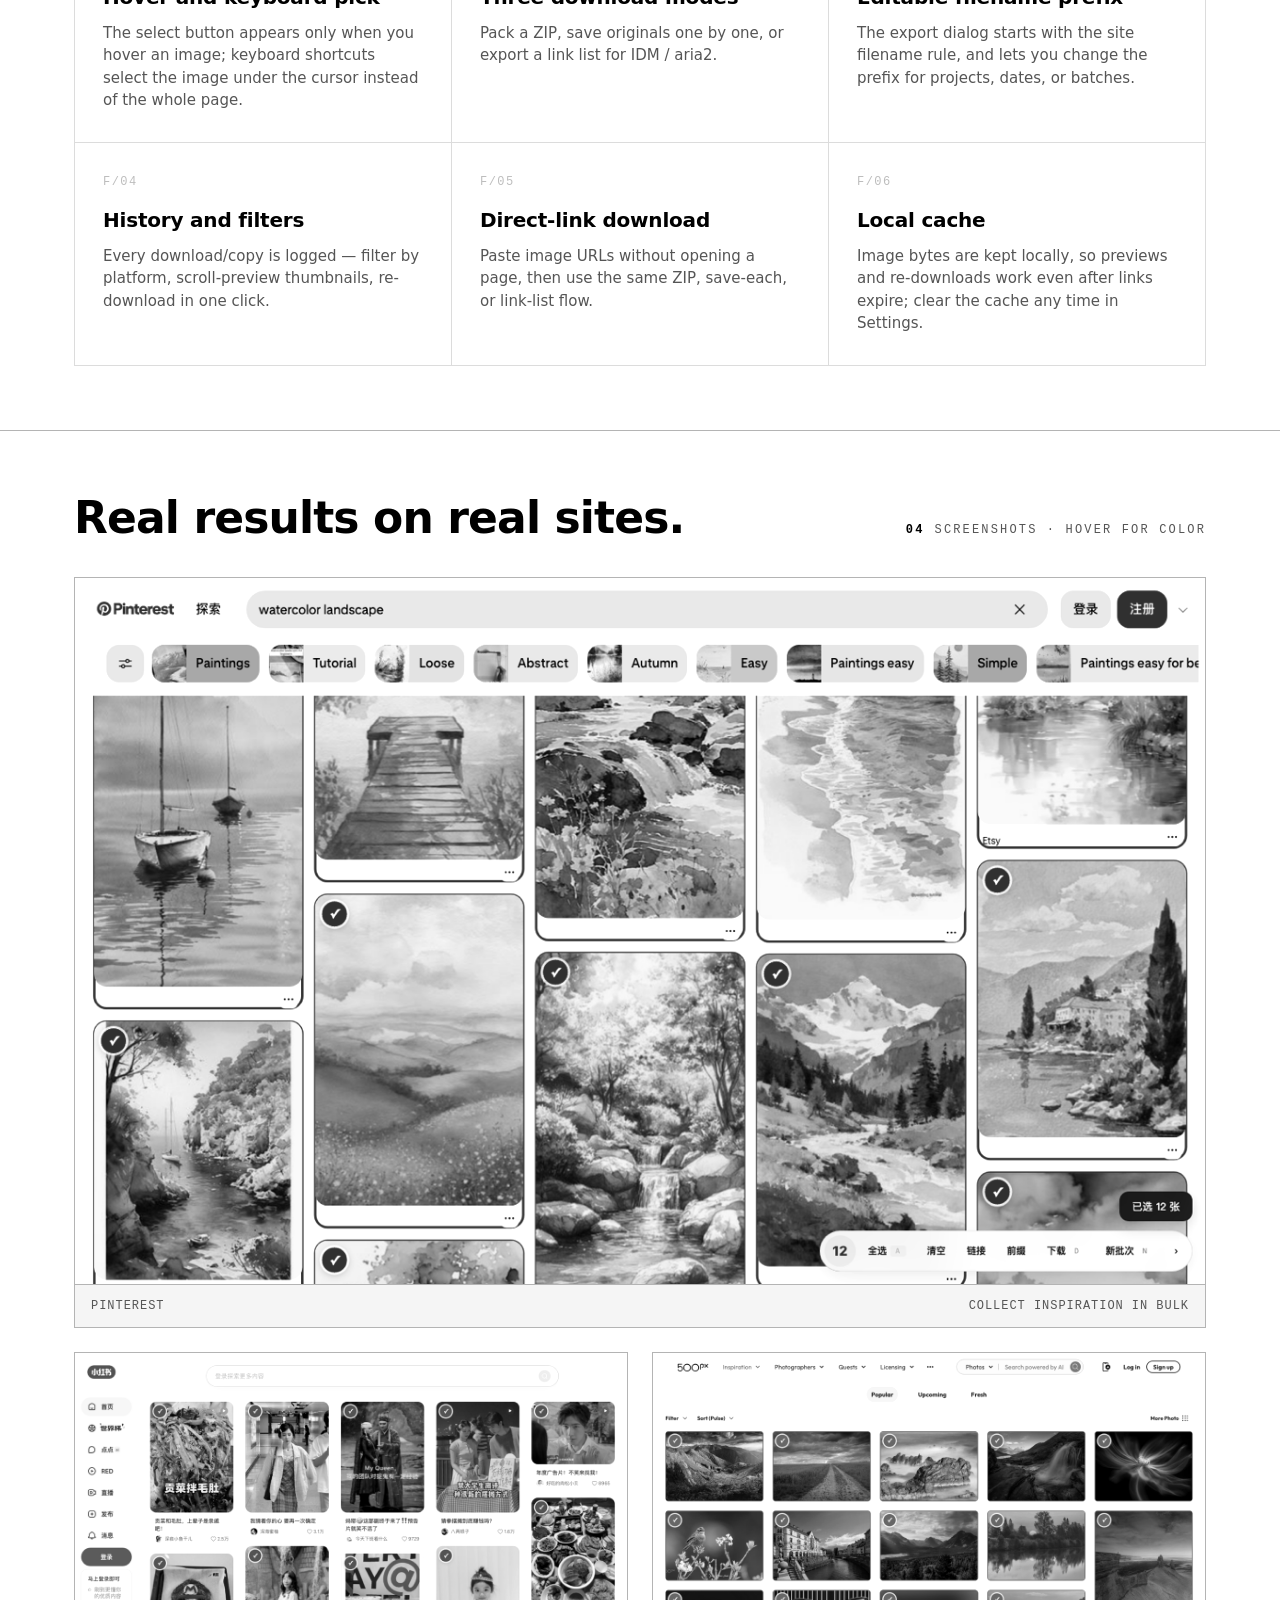
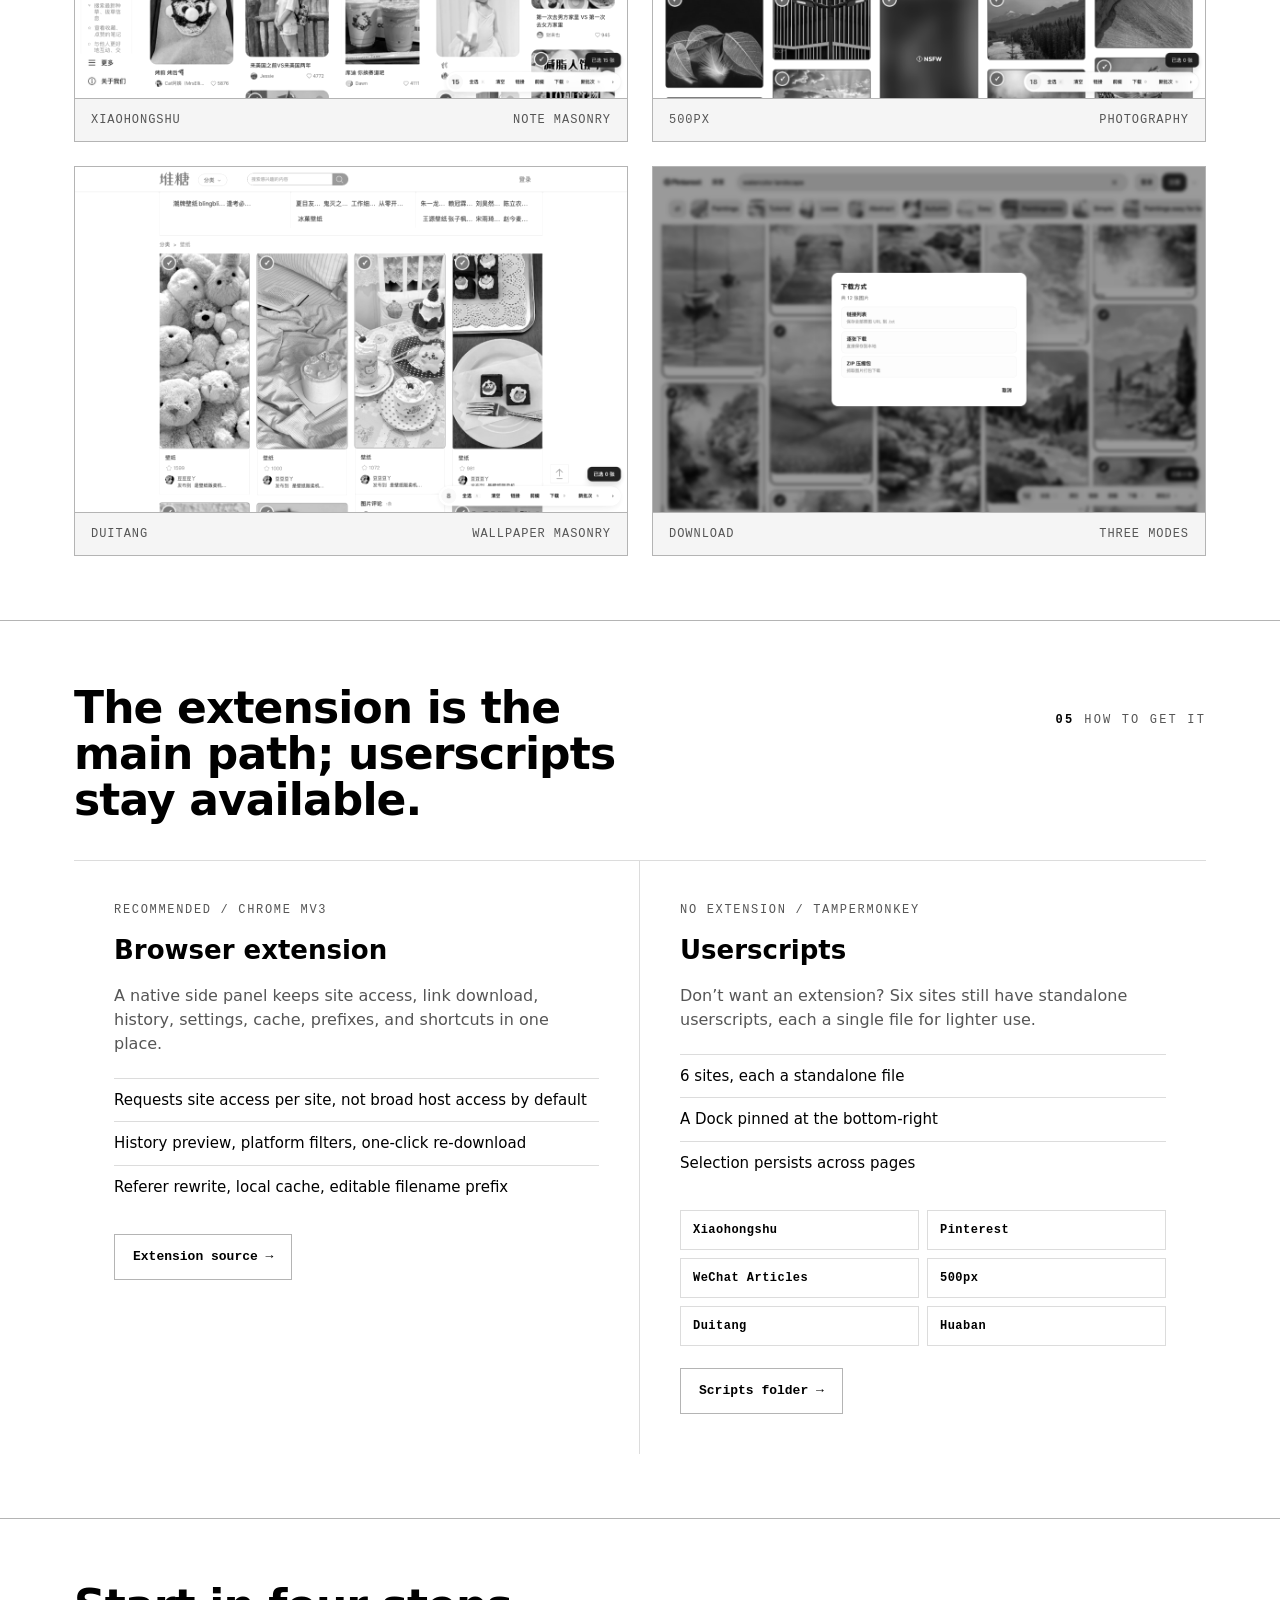
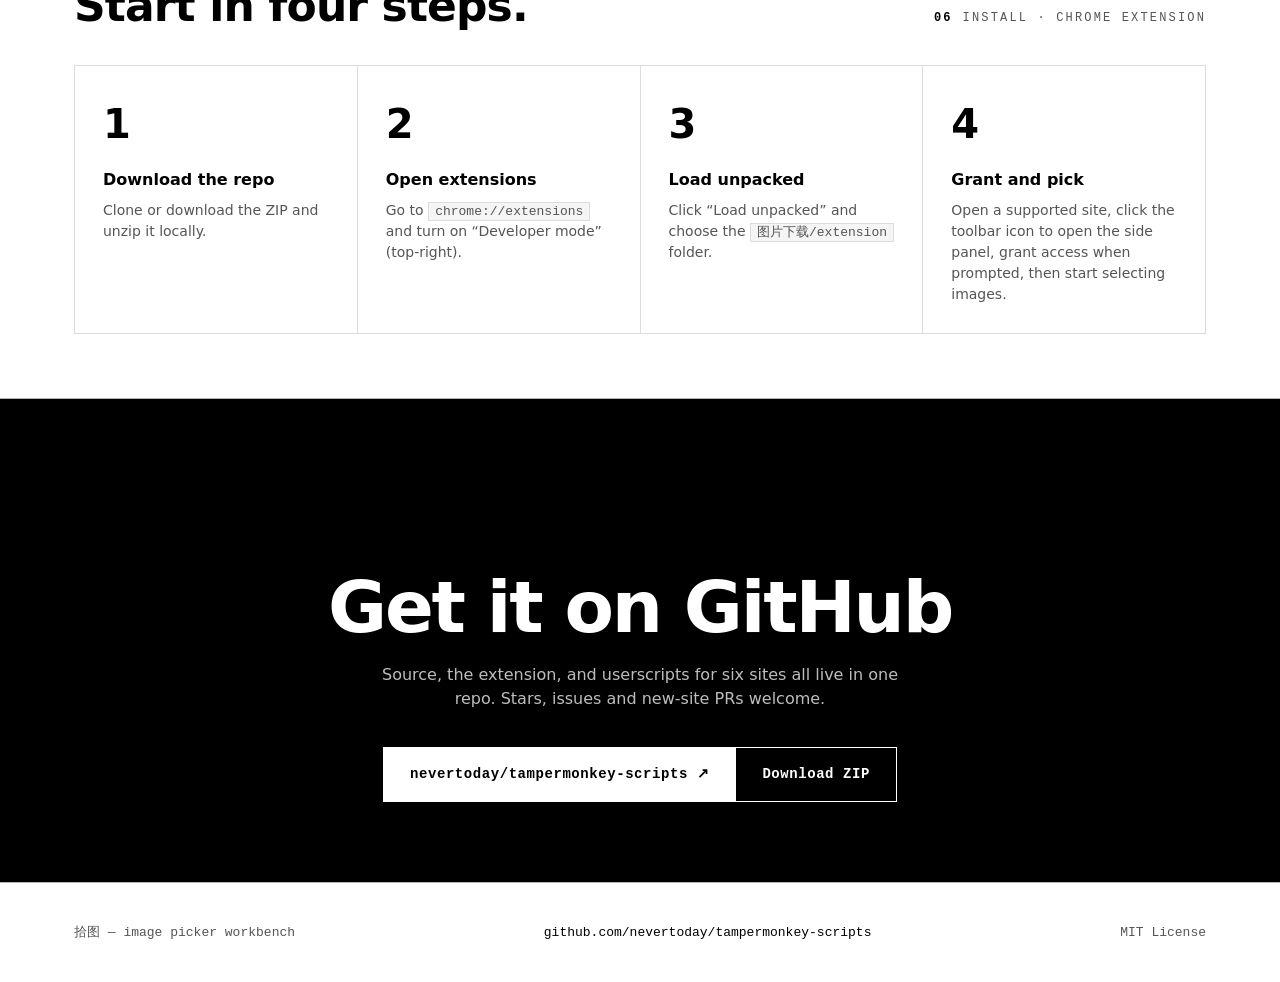
==== commit 5c2384e5: "publish Shitu site under custom domain Update the static homepage for the current Shitu extension, a" ====
--- a/index.html
+++ b/index.html
@@ -3,8 +3,23 @@
 <head>
 <meta charset="utf-8">
 <meta name="viewport" content="width=device-width, initial-scale=1">
-<title>拾图 — 在图片网站上批量拾取、下载原图</title>
-<meta name="description" content="拾图：在小红书、Pinterest、花瓣、微信公众号、500px、堆糖上悬停选图，一键打包下载原图。Chrome 扩展 + 油猴脚本，纯本地、不上传。">
+<title>拾图 — 悬停选图，批量下载原图</title>
+<meta name="description" content="拾图是一个本地运行的 Chrome 扩展和油猴脚本：悬停选择网页图片，按站点授权，批量下载原图、ZIP、链接文本，并提供历史、缓存、前缀和快捷键。">
+<meta name="theme-color" content="#ff2442">
+<link rel="canonical" href="https://shitu.xiaoxiaodong.ai/">
+<link rel="icon" href="favicon.svg" type="image/svg+xml">
+<link rel="icon" href="图片下载/extension/assets/icon-32.png" sizes="32x32" type="image/png">
+<link rel="apple-touch-icon" href="图片下载/extension/assets/icon-128.png">
+<meta property="og:site_name" content="拾图">
+<meta property="og:type" content="website">
+<meta property="og:title" content="拾图 — 悬停选图，批量下载原图">
+<meta property="og:description" content="本地运行的 Chrome 扩展和油猴脚本：悬停选择网页图片，按站点授权，批量下载原图、ZIP、链接文本。">
+<meta property="og:url" content="https://shitu.xiaoxiaodong.ai/">
+<meta property="og:image" content="https://shitu.xiaoxiaodong.ai/图片下载/extension/assets/icon-128.png">
+<meta name="twitter:card" content="summary">
+<meta name="twitter:title" content="拾图 — 悬停选图，批量下载原图">
+<meta name="twitter:description" content="悬停选图、按需授权、批量下载原图。全部本地运行。">
+<meta name="twitter:image" content="https://shitu.xiaoxiaodong.ai/图片下载/extension/assets/icon-128.png">
 <script>
   // Apply saved theme before paint to avoid a flash.
   (function () {
@@ -17,7 +32,7 @@
 </script>
 <style>
   :root{
-    --ink:#000; --paper:#fff;
+    --ink:#000; --paper:#fff; --accent:#ff2442;
     --g1:#f5f5f5; --g2:#e4e4e4; --g3:#bdbdbd; --g4:#8a8a8a; --g5:#555;
     /* One disciplined gray line system: --line for the regular hairline grid,
        --line-strong for structural separators, --line-soft for the faintest. */
@@ -52,7 +67,7 @@
   nav{position:sticky;top:0;z-index:50;background:var(--paper);border-bottom:1px solid var(--line-strong);transition:background-color .2s ease,border-color .2s ease;}
   nav .wrap{display:flex;align-items:center;justify-content:space-between;height:60px;}
   .brand{font-family:var(--mono);font-weight:700;letter-spacing:.16em;font-size:15px;display:flex;align-items:center;gap:10px;}
-  .brand .sq{width:14px;height:14px;background:var(--ink);display:inline-block;transition:background-color .2s ease,transform .45s cubic-bezier(.22,1,.36,1);}
+  .brand .sq{width:16px;height:16px;background:var(--accent);display:inline-block;transition:background-color .2s ease,transform .45s cubic-bezier(.22,1,.36,1);}
   .brand:hover .sq{transform:rotate(45deg) scale(.86);}
   .navlinks{display:flex;align-items:stretch;height:60px;font-family:var(--mono);font-size:13px;}
   .navlinks a,.navlinks button{
@@ -73,8 +88,14 @@
   /* hero */
   header.hero{border-bottom:1px solid var(--line-strong);}
   .hero .wrap{padding-top:72px;}
+  .hero-title{display:flex;align-items:flex-end;gap:24px;flex-wrap:wrap;}
+  .hero-icon{width:clamp(64px,11vw,132px);height:clamp(64px,11vw,132px);border:1px solid var(--line-strong);background:var(--accent);padding:14px;display:flex;align-items:center;justify-content:center;}
+  .hero-icon img{width:100%;height:100%;object-fit:contain;}
   .hero h1{font-size:clamp(56px,12vw,160px);line-height:.92;letter-spacing:-.03em;font-weight:800;}
   .hero h1 small{display:block;font-family:var(--mono);font-size:clamp(14px,2.4vw,24px);font-weight:600;letter-spacing:.32em;color:var(--g4);margin-bottom:18px;}
+  .release{display:inline-flex;margin-top:22px;border:1px solid var(--line-strong);font-family:var(--mono);font-size:12px;font-weight:700;letter-spacing:.08em;text-transform:uppercase;}
+  .release span{padding:8px 12px;border-left:1px solid var(--line);}
+  .release span:first-child{border-left:none;background:var(--ink);color:var(--paper);}
   .hero .tag{font-size:clamp(18px,2.6vw,30px);font-weight:600;max-width:820px;margin-top:28px;}
   .hero .sub{color:var(--g5);max-width:660px;margin-top:16px;}
   .cta{display:flex;flex-wrap:wrap;gap:0;margin:40px 0 64px;border:1px solid var(--line-strong);width:max-content;max-width:100%;}
@@ -94,6 +115,13 @@
   .stat .n{font-size:clamp(34px,5vw,56px);font-weight:800;letter-spacing:-.02em;line-height:1;}
   .stat .l{font-family:var(--mono);font-size:12px;letter-spacing:.12em;text-transform:uppercase;color:var(--g5);margin-top:12px;}
 
+  .notice{display:grid;grid-template-columns:1.1fr 1.6fr;border-top:1px solid var(--line);margin-bottom:64px;}
+  .notice > div{padding:28px;border-right:1px solid var(--line);border-bottom:1px solid var(--line);}
+  .notice > div:last-child{border-right:none;}
+  .notice h3{font-size:22px;font-weight:800;letter-spacing:-.01em;}
+  .notice p{margin-top:10px;color:var(--g5);}
+  .notice .mini{font-family:var(--mono);font-size:12px;letter-spacing:.12em;text-transform:uppercase;color:var(--g5);}
+
   section{border-bottom:1px solid var(--line-strong);}
   .sechead{display:flex;align-items:baseline;justify-content:space-between;gap:24px;padding:64px 0 36px;flex-wrap:wrap;}
   .sechead h2{font-size:clamp(28px,4vw,44px);font-weight:800;letter-spacing:-.02em;line-height:1.05;max-width:20ch;}
@@ -114,13 +142,16 @@
     background-image:linear-gradient(var(--ink),var(--ink));
     background-repeat:no-repeat;background-position:left center;background-size:0% 100%;
     transition:background-size .42s cubic-bezier(.45,0,.15,1),color .42s ease;}
-  .cell .idx,.cell .name,.cell .dom{transition:transform .42s cubic-bezier(.22,1,.36,1),color .42s ease;}
+  .cell .idx,.cell .name,.cell .dom,.site-action{transition:transform .42s cubic-bezier(.22,1,.36,1),color .42s ease,border-color .42s ease;}
   .cell:hover{background-size:100% 100%;color:var(--paper);}
-  .cell:hover .idx,.cell:hover .name,.cell:hover .dom{transform:translateX(6px);}
+  .cell:hover .idx,.cell:hover .name,.cell:hover .dom,.cell:hover .site-action{transform:translateX(6px);}
   .cell .idx{font-family:var(--mono);font-size:12px;color:var(--g4);letter-spacing:.1em;}
   .cell:hover .idx,.cell:hover .dom{color:var(--g3);}
   .cell .name{font-size:24px;font-weight:800;letter-spacing:-.01em;margin-top:8px;}
   .cell .dom{font-family:var(--mono);font-size:13px;color:var(--g5);margin-top:6px;}
+  .site-action{width:max-content;max-width:100%;margin-top:16px;padding:6px 9px;border:1px solid var(--line-strong);font-family:var(--mono);font-size:12px;font-weight:800;letter-spacing:.06em;}
+  .site-action.is-muted{color:var(--g5);}
+  .cell:hover .site-action{border-color:var(--paper);color:var(--paper);}
 
   .feats{grid-template-columns:repeat(3,1fr);margin-bottom:64px;}
   .feat{border-right:1px solid var(--line);border-bottom:1px solid var(--line);padding:30px 28px;position:relative;transition:background-color .35s ease;}
@@ -149,6 +180,13 @@
   .flavor p{color:var(--g5);margin-bottom:22px;}
   .flavor ul{list-style:none;margin-bottom:26px;}
   .flavor li{padding:10px 0;border-top:1px solid var(--line);font-size:15px;}
+  .script-list{display:grid;grid-template-columns:repeat(2,minmax(0,1fr));gap:8px;margin:2px 0 22px;}
+  .script-list a{min-width:0;padding:10px 12px;border:1px solid var(--line);font-family:var(--mono);font-size:12px;font-weight:800;letter-spacing:.04em;white-space:nowrap;overflow:hidden;text-overflow:ellipsis;
+    background-color:transparent;
+    background-image:linear-gradient(var(--ink),var(--ink));
+    background-repeat:no-repeat;background-position:left center;background-size:0% 100%;
+    transition:background-size .38s cubic-bezier(.45,0,.15,1),color .38s ease,border-color .38s ease;}
+  .script-list a:hover{background-size:100% 100%;color:var(--paper);border-color:var(--ink);}
   .flavor .linkbtn{font-family:var(--mono);font-size:13px;font-weight:700;border:1px solid var(--line-strong);padding:12px 18px;display:inline-flex;gap:10px;align-items:center;color:inherit;
     background-color:transparent;
     background-image:linear-gradient(var(--ink),var(--ink));
@@ -193,14 +231,18 @@
     .stat:nth-child(3){border-left:none;}
     .sites,.feats{grid-template-columns:repeat(2,1fr);}
     .steps{grid-template-columns:repeat(2,1fr);}
-    .twocol,.flavors{grid-template-columns:1fr;}
+    .twocol,.flavors,.notice{grid-template-columns:1fr;}
     .twocol > div:last-child{border-left:none;border-top:1px solid var(--line);padding-left:0;}
+    .notice > div{border-right:none;}
     .flavor{border-right:none;border-bottom:1px solid var(--line);}
     .navlinks a.navhide{display:none;}
   }
   @media(max-width:560px){
-    .sites,.feats{grid-template-columns:1fr;}
+    .sites,.feats,.steps{grid-template-columns:1fr;}
     .shots{grid-template-columns:1fr;}
+    .script-list{grid-template-columns:1fr;}
+    .navlinks a.gh{display:none;}
+    .hero .wrap{padding-top:54px;}
   }
 </style>
 </head>
@@ -222,9 +264,13 @@
 
 <header class="hero" id="top">
   <div class="wrap">
-    <h1><small data-i18n="heroKicker">图片拾取工作台 / IMAGE PICKER</small>拾图</h1>
-    <p class="tag" data-i18n="heroTag">把散落在网页里的好图，一张张拾起来。</p>
-    <p class="sub" data-i18n="heroSub">在图片网站上悬停勾选、一键批量下载原图。像在文件管理器里选文件一样轻，全程留在你本机，不上传任何图片。</p>
+    <div class="hero-title">
+      <div class="hero-icon" aria-hidden="true"><img src="favicon.svg" alt=""></div>
+      <h1><small data-i18n="heroKicker">Chrome 扩展 0.1.5 / IMAGE PICKER</small>拾图</h1>
+    </div>
+    <div class="release"><span>MV3</span><span data-i18n="releaseCopy">按需授权 · 本地运行 · 侧边栏工作台</span></div>
+    <p class="tag" data-i18n="heroTag">把网页里的好图拾进一个可下载的批次。</p>
+    <p class="sub" data-i18n="heroSub">悬停选图、键盘选图、粘贴直链都可以。下载前可改文件名前缀，导出 ZIP、逐张保存或链接文本；历史、缓存和站点权限都在侧边栏里管理。</p>
     <div class="cta">
       <a class="btn solid" href="https://github.com/nevertoday/tampermonkey-scripts" target="_blank" rel="noopener" data-i18n="ctaGet">在 GitHub 获取 →</a>
       <a class="btn" href="#install" data-i18n="ctaInstall">安装方法</a>
@@ -232,10 +278,10 @@
   </div>
   <div class="wrap">
     <div class="stats">
-      <div class="stat"><div class="n">6</div><div class="l" data-i18n="statSites">支持站点</div></div>
+      <div class="stat"><div class="n">10</div><div class="l" data-i18n="statSites">扩展适配站点</div></div>
       <div class="stat"><div class="n">3</div><div class="l" data-i18n="statModes">下载方式</div></div>
       <div class="stat"><div class="n">0</div><div class="l" data-i18n="statUploads">服务器上传</div></div>
-      <div class="stat"><div class="n">100%</div><div class="l" data-i18n="statLocal">本地运行</div></div>
+      <div class="stat"><div class="n" data-i18n="statPermissionN">按需</div><div class="l" data-i18n="statPermission">网站授权</div></div>
     </div>
   </div>
 </header>
@@ -268,22 +314,35 @@
         </ul>
       </div>
     </div>
+    <div class="notice">
+      <div>
+        <div class="mini" data-i18n="noticeK">Chrome 审核友好</div>
+        <h3 data-i18n="noticeH">不再默认索要所有网站权限。</h3>
+      </div>
+      <div>
+        <p data-i18n="noticeP">新版扩展把主机权限改为可选权限。只有当你在支持的网站打开侧边栏并点击授权时，拾图才会请求当前站点及其图片域名的访问权；点错或取消后，也可以再次点击授权。</p>
+      </div>
+    </div>
   </div>
 </section>
 
 <section id="sites">
   <div class="wrap">
     <div class="sechead">
-      <h2 data-i18n="sitesH">六个主流平台，一套操作。</h2>
+      <h2 data-i18n="sitesH">扩展适配十个站点，脚本保留六个单文件版本。</h2>
       <p class="eyebrow"><b>02</b> <span data-i18n="sitesEyebrow">支持站点</span></p>
     </div>
     <div class="grid sites">
-      <div class="cell"><span class="idx">01</span><div><div class="name" data-i18n="siteXhs">小红书</div><div class="dom">xiaohongshu.com</div></div></div>
-      <div class="cell"><span class="idx">02</span><div><div class="name">Pinterest</div><div class="dom">pinterest.com</div></div></div>
-      <div class="cell"><span class="idx">03</span><div><div class="name" data-i18n="siteHuaban">花瓣</div><div class="dom">huaban.com</div></div></div>
-      <div class="cell"><span class="idx">04</span><div><div class="name" data-i18n="siteWechat">微信公众号</div><div class="dom">mp.weixin.qq.com</div></div></div>
-      <div class="cell"><span class="idx">05</span><div><div class="name">500px</div><div class="dom">500px.com</div></div></div>
-      <div class="cell"><span class="idx">06</span><div><div class="name" data-i18n="siteDuitang">堆糖</div><div class="dom">duitang.com</div></div></div>
+      <div class="cell"><span class="idx">01</span><div><div class="name" data-i18n="siteXhs">小红书</div><div class="dom">xiaohongshu.com</div><a class="site-action" href="图片下载/小红书-图片选择器.user.js" data-i18n="scriptDownload">油猴脚本</a></div></div>
+      <div class="cell"><span class="idx">02</span><div><div class="name">Pinterest</div><div class="dom">pinterest.com</div><a class="site-action" href="图片下载/pinterest-图片选择器.user.js" data-i18n="scriptDownload">油猴脚本</a></div></div>
+      <div class="cell"><span class="idx">03</span><div><div class="name">X</div><div class="dom">x.com</div><span class="site-action is-muted" data-i18n="extensionOnly">扩展版支持</span></div></div>
+      <div class="cell"><span class="idx">04</span><div><div class="name" data-i18n="siteWechat">微信公众号</div><div class="dom">mp.weixin.qq.com</div><a class="site-action" href="图片下载/微信公众号-图片选择器.user.js" data-i18n="scriptDownload">油猴脚本</a></div></div>
+      <div class="cell"><span class="idx">05</span><div><div class="name">500px</div><div class="dom">500px.com</div><a class="site-action" href="图片下载/500px-图片选择器.user.js" data-i18n="scriptDownload">油猴脚本</a></div></div>
+      <div class="cell"><span class="idx">06</span><div><div class="name" data-i18n="siteDuitang">堆糖</div><div class="dom">duitang.com</div><a class="site-action" href="图片下载/堆糖-图片选择器.user.js" data-i18n="scriptDownload">油猴脚本</a></div></div>
+      <div class="cell"><span class="idx">07</span><div><div class="name" data-i18n="siteHuaban">花瓣</div><div class="dom">huaban.com</div><a class="site-action" href="图片下载/花瓣-图片选择器.user.js" data-i18n="scriptDownload">油猴脚本</a></div></div>
+      <div class="cell"><span class="idx">08</span><div><div class="name">Dribbble</div><div class="dom">dribbble.com</div><span class="site-action is-muted" data-i18n="extensionOnly">扩展版支持</span></div></div>
+      <div class="cell"><span class="idx">09</span><div><div class="name">Instagram</div><div class="dom">instagram.com</div><span class="site-action is-muted" data-i18n="extensionOnly">扩展版支持</span></div></div>
+      <div class="cell"><span class="idx">10</span><div><div class="name">Behance</div><div class="dom">behance.net</div><span class="site-action is-muted" data-i18n="extensionOnly">扩展版支持</span></div></div>
     </div>
   </div>
 </section>
@@ -295,12 +354,12 @@
       <p class="eyebrow"><b>03</b> <span data-i18n="featEyebrow">核心能力</span></p>
     </div>
     <div class="grid feats">
-      <div class="feat"><div class="fn">F/01</div><h3 data-i18n="f1h">悬停选图</h3><p data-i18n="f1p">鼠标移到图片上才出现「＋」，点击选中；也可用键盘快捷键选中指针下的图。</p></div>
+      <div class="feat"><div class="fn">F/01</div><h3 data-i18n="f1h">悬停与键盘选图</h3><p data-i18n="f1p">鼠标移到图片上才出现选择按钮；也可用快捷键选中指针下的图，避免误选整页。</p></div>
       <div class="feat"><div class="fn">F/02</div><h3 data-i18n="f2h">三种下载</h3><p data-i18n="f2p">打包 ZIP、逐张保存原图、或导出链接文本，配合 IDM / aria2 也行。</p></div>
-      <div class="feat"><div class="fn">F/03</div><h3 data-i18n="f3h">原图还原</h3><p data-i18n="f3p">针对每个站点剥离缩略标记、清理签名参数，尽量拿到最高画质。</p></div>
-      <div class="feat"><div class="fn">F/04</div><h3 data-i18n="f4h">历史回看</h3><p data-i18n="f4p">每次下载/复制都留底，可按站点筛选、滚动预览缩略图、一键重新下载。</p></div>
-      <div class="feat"><div class="fn">F/05</div><h3 data-i18n="f5h">多标签联动</h3><p data-i18n="f5p">同一站点的多个标签共享一份选择，计数实时同步，不再各算各的。</p></div>
-      <div class="feat"><div class="fn">F/06</div><h3 data-i18n="f6h">本地缓存</h3><p data-i18n="f6p">图片字节存进本地，链接过期也能预览和重新下载——不上传任何服务器。</p></div>
+      <div class="feat"><div class="fn">F/03</div><h3 data-i18n="f3h">下载前缀可编辑</h3><p data-i18n="f3p">导出弹框默认带站点文件名规则，也允许你临时改前缀，方便按项目、日期或批次归档。</p></div>
+      <div class="feat"><div class="fn">F/04</div><h3 data-i18n="f4h">历史与筛选</h3><p data-i18n="f4p">每次下载/复制都留底，可按平台筛选、滚动预览缩略图、一键重新下载。</p></div>
+      <div class="feat"><div class="fn">F/05</div><h3 data-i18n="f5h">直链下载</h3><p data-i18n="f5p">无需打开网页，直接粘贴图片链接列表，也能按同样的 ZIP、逐张、链接文本流程导出。</p></div>
+      <div class="feat"><div class="fn">F/06</div><h3 data-i18n="f6h">本地缓存</h3><p data-i18n="f6p">图片字节存进本地，链接过期也能预览和重新下载；缓存可随时在设置里清除。</p></div>
     </div>
   </div>
 </section>
@@ -324,30 +383,38 @@
 <section id="flavors">
   <div class="wrap">
     <div class="sechead">
-      <h2 data-i18n="flavH">两种用法，同一套能力。</h2>
+      <h2 data-i18n="flavH">扩展是主线，油猴脚本继续保留。</h2>
       <p class="eyebrow"><b>05</b> <span data-i18n="flavEyebrow">怎么装</span></p>
     </div>
     <div class="flavors">
       <div class="flavor">
         <div class="k" data-i18n="flav1k">推荐 / Chrome MV3</div>
         <h3 data-i18n="flav1h">浏览器扩展</h3>
-        <p data-i18n="flav1p">原生侧边栏，把站点切换、历史、设置、下载集中在面板里，不占网页空间。</p>
+        <p data-i18n="flav1p">原生侧边栏，把站点授权、直链下载、历史、设置、缓存、前缀和快捷键集中在面板里。</p>
         <ul>
-          <li data-i18n="flav1l1">侧边栏：站点 / 历史 / 设置</li>
-          <li data-i18n="flav1l2">历史预览 + 一键重新下载</li>
-          <li data-i18n="flav1l3">防盗链改写 + 本地缓存兜底</li>
+          <li data-i18n="flav1l1">按站点请求权限，不默认索要主机权限</li>
+          <li data-i18n="flav1l2">历史预览、平台筛选、一键重新下载</li>
+          <li data-i18n="flav1l3">防盗链改写、本地缓存、可编辑文件名前缀</li>
         </ul>
         <a class="linkbtn" href="https://github.com/nevertoday/tampermonkey-scripts/tree/main/图片下载/extension" target="_blank" rel="noopener" data-i18n="flav1link">扩展源码 →</a>
       </div>
       <div class="flavor">
         <div class="k" data-i18n="flav2k">免装扩展 / Tampermonkey</div>
         <h3 data-i18n="flav2h">油猴脚本</h3>
-        <p data-i18n="flav2p">不想装扩展？每个站点一个独立用户脚本，单文件即用，能力与扩展一致。</p>
+        <p data-i18n="flav2p">不想装扩展？六个站点仍提供独立用户脚本，单文件即用，适合轻量场景。</p>
         <ul>
           <li data-i18n="flav2l1">6 个站点，各自独立单文件</li>
           <li data-i18n="flav2l2">页面右下角常驻 Dock</li>
           <li data-i18n="flav2l3">选择状态跨页面持久保留</li>
         </ul>
+        <div class="script-list" aria-label="油猴脚本下载">
+          <a href="图片下载/小红书-图片选择器.user.js" data-i18n="siteXhs">小红书</a>
+          <a href="图片下载/pinterest-图片选择器.user.js">Pinterest</a>
+          <a href="图片下载/微信公众号-图片选择器.user.js" data-i18n="siteWechat">微信公众号</a>
+          <a href="图片下载/500px-图片选择器.user.js">500px</a>
+          <a href="图片下载/堆糖-图片选择器.user.js" data-i18n="siteDuitang">堆糖</a>
+          <a href="图片下载/花瓣-图片选择器.user.js" data-i18n="siteHuaban">花瓣</a>
+        </div>
         <a class="linkbtn" href="https://github.com/nevertoday/tampermonkey-scripts/tree/main/图片下载" target="_blank" rel="noopener" data-i18n="flav2link">脚本目录 →</a>
       </div>
     </div>
@@ -364,7 +431,7 @@
       <div class="step"><div class="num">1</div><h3 data-i18n="step1h">下载仓库</h3><p data-i18n="step1p">克隆或下载 ZIP 后解压到本地。</p></div>
       <div class="step"><div class="num">2</div><h3 data-i18n="step2h">打开扩展页</h3><p data-i18n-html="step2p">地址栏进入 <code>chrome://extensions</code>，开启右上角「开发者模式」。</p></div>
       <div class="step"><div class="num">3</div><h3 data-i18n="step3h">加载扩展</h3><p data-i18n-html="step3p">点「加载已解压的扩展程序」，选择 <code>图片下载/extension</code> 目录。</p></div>
-      <div class="step"><div class="num">4</div><h3 data-i18n="step4h">开始拾图</h3><p data-i18n="step4p">打开支持的网站，点工具栏图标唤出侧边栏，悬停图片选择。</p></div>
+      <div class="step"><div class="num">4</div><h3 data-i18n="step4h">授权并拾图</h3><p data-i18n="step4p">打开支持的网站，点工具栏图标唤出侧边栏，按提示授权当前站点后开始选择图片。</p></div>
     </div>
   </div>
 </section>
@@ -392,13 +459,14 @@
 <script>
   var I18N = {
     zh: {
-      title:'拾图 — 在图片网站上批量拾取、下载原图',
+      title:'拾图 — 悬停选图，批量下载原图',
       navSites:'站点', navFeatures:'能力', navInstall:'安装',
-      heroKicker:'图片拾取工作台 / IMAGE PICKER',
-      heroTag:'把散落在网页里的好图，一张张拾起来。',
-      heroSub:'在图片网站上悬停勾选、一键批量下载原图。像在文件管理器里选文件一样轻，全程留在你本机，不上传任何图片。',
+      heroKicker:'Chrome 扩展 0.1.5 / IMAGE PICKER',
+      releaseCopy:'按需授权 · 本地运行 · 侧边栏工作台',
+      heroTag:'把网页里的好图拾进一个可下载的批次。',
+      heroSub:'悬停选图、键盘选图、粘贴直链都可以。下载前可改文件名前缀，导出 ZIP、逐张保存或链接文本；历史、缓存和站点权限都在侧边栏里管理。',
       ctaGet:'在 GitHub 获取 →', ctaInstall:'安装方法',
-      statSites:'支持站点', statModes:'下载方式', statUploads:'服务器上传', statLocal:'本地运行',
+      statSites:'扩展适配站点', statModes:'下载方式', statUploads:'服务器上传', statPermissionN:'按需', statPermission:'网站授权',
       whyH:'图片网站擅长展示，却不擅长帮你整理。', whyEyebrow:'它解决的问题',
       painH:'过去的麻烦',
       pain1:'右键保存太慢，连续存几十张打断思路。',
@@ -412,41 +480,46 @@
       way3:'自动把缩略图还原为最高画质原图链接。',
       way4:'统一侧边栏：站点、历史、设置、前缀集中管理。',
       way5:'选择跨标签页、跨滚动持久保留，计数实时联动。',
-      sitesH:'六个主流平台，一套操作。', sitesEyebrow:'支持站点',
+      noticeK:'Chrome 审核友好',
+      noticeH:'不再默认索要所有网站权限。',
+      noticeP:'新版扩展把主机权限改为可选权限。只有当你在支持的网站打开侧边栏并点击授权时，拾图才会请求当前站点及其图片域名的访问权；点错或取消后，也可以再次点击授权。',
+      sitesH:'扩展适配十个站点，脚本保留六个单文件版本。', sitesEyebrow:'支持站点',
+      scriptDownload:'油猴脚本', extensionOnly:'扩展版支持',
       siteXhs:'小红书', siteHuaban:'花瓣', siteWechat:'微信公众号', siteDuitang:'堆糖',
       featH:'为收集与整理而做的细节。', featEyebrow:'核心能力',
-      f1h:'悬停选图', f1p:'鼠标移到图片上才出现「＋」，点击选中；也可用键盘快捷键选中指针下的图。',
+      f1h:'悬停与键盘选图', f1p:'鼠标移到图片上才出现选择按钮；也可用快捷键选中指针下的图，避免误选整页。',
       f2h:'三种下载', f2p:'打包 ZIP、逐张保存原图、或导出链接文本，配合 IDM / aria2 也行。',
-      f3h:'原图还原', f3p:'针对每个站点剥离缩略标记、清理签名参数，尽量拿到最高画质。',
-      f4h:'历史回看', f4p:'每次下载/复制都留底，可按站点筛选、滚动预览缩略图、一键重新下载。',
-      f5h:'多标签联动', f5p:'同一站点的多个标签共享一份选择，计数实时同步，不再各算各的。',
-      f6h:'本地缓存', f6p:'图片字节存进本地，链接过期也能预览和重新下载——不上传任何服务器。',
+      f3h:'下载前缀可编辑', f3p:'导出弹框默认带站点文件名规则，也允许你临时改前缀，方便按项目、日期或批次归档。',
+      f4h:'历史与筛选', f4p:'每次下载/复制都留底，可按平台筛选、滚动预览缩略图、一键重新下载。',
+      f5h:'直链下载', f5p:'无需打开网页，直接粘贴图片链接列表，也能按同样的 ZIP、逐张、链接文本流程导出。',
+      f6h:'本地缓存', f6p:'图片字节存进本地，链接过期也能预览和重新下载；缓存可随时在设置里清除。',
       shotsH:'真实站点上的实际效果。', shotsEyebrow:'截图 · 悬停看原色',
       capPinterest:'批量收集灵感图', capXhs:'笔记瀑布流', capPx:'摄影大图', capDt:'壁纸瀑布流', capDlK:'下载', capDl:'三种方式',
-      flavH:'两种用法，同一套能力。', flavEyebrow:'怎么装',
+      flavH:'扩展是主线，油猴脚本继续保留。', flavEyebrow:'怎么装',
       flav1k:'推荐 / Chrome MV3', flav1h:'浏览器扩展',
-      flav1p:'原生侧边栏，把站点切换、历史、设置、下载集中在面板里，不占网页空间。',
-      flav1l1:'侧边栏：站点 / 历史 / 设置', flav1l2:'历史预览 + 一键重新下载', flav1l3:'防盗链改写 + 本地缓存兜底', flav1link:'扩展源码 →',
+      flav1p:'原生侧边栏，把站点授权、直链下载、历史、设置、缓存、前缀和快捷键集中在面板里。',
+      flav1l1:'按站点请求权限，不默认索要主机权限', flav1l2:'历史预览、平台筛选、一键重新下载', flav1l3:'防盗链改写、本地缓存、可编辑文件名前缀', flav1link:'扩展源码 →',
       flav2k:'免装扩展 / Tampermonkey', flav2h:'油猴脚本',
-      flav2p:'不想装扩展？每个站点一个独立用户脚本，单文件即用，能力与扩展一致。',
+      flav2p:'不想装扩展？六个站点仍提供独立用户脚本，单文件即用，适合轻量场景。',
       flav2l1:'6 个站点，各自独立单文件', flav2l2:'页面右下角常驻 Dock', flav2l3:'选择状态跨页面持久保留', flav2link:'脚本目录 →',
       instH:'四步开始使用。', instEyebrow:'安装 · Chrome 扩展',
       step1h:'下载仓库', step1p:'克隆或下载 ZIP 后解压到本地。',
       step2h:'打开扩展页', step2p:'地址栏进入 <code>chrome://extensions</code>，开启右上角「开发者模式」。',
       step3h:'加载扩展', step3p:'点「加载已解压的扩展程序」，选择 <code>图片下载/extension</code> 目录。',
-      step4h:'开始拾图', step4p:'打开支持的网站，点工具栏图标唤出侧边栏，悬停图片选择。',
+      step4h:'授权并拾图', step4p:'打开支持的网站，点工具栏图标唤出侧边栏，按提示授权当前站点后开始选择图片。',
       endKicker:'开源 · 免费 · MIT', endH:'在 GitHub 上获取',
       endP:'源码、扩展、六个站点的油猴脚本都在同一个仓库。欢迎 Star、提 Issue、一起适配更多站点。',
       endZip:'下载 ZIP', footName:'拾图 — 图片拾取工作台'
     },
     en: {
-      title:'拾图 Shitu — Pick & batch-download original images on image sites',
+      title:'拾图 Shitu — Hover, pick, and batch-download original images',
       navSites:'Sites', navFeatures:'Features', navInstall:'Install',
-      heroKicker:'IMAGE PICKER WORKBENCH',
-      heroTag:'Pick up the good images scattered across the web, one by one.',
-      heroSub:'Hover to select and batch-download original images on image sites. As light as picking files in a file manager — everything stays on your machine, nothing is uploaded.',
+      heroKicker:'CHROME EXTENSION 0.1.5 / IMAGE PICKER',
+      releaseCopy:'On-demand access · local-only · side-panel workbench',
+      heroTag:'Turn good images on a web page into a downloadable batch.',
+      heroSub:'Pick by hover, pick by keyboard, or paste direct image links. Edit the filename prefix before export, then save a ZIP, individual files, or a link list; history, cache, and site access live in the side panel.',
       ctaGet:'Get it on GitHub →', ctaInstall:'How to install',
-      statSites:'Supported sites', statModes:'Download modes', statUploads:'Server uploads', statLocal:'Local-only',
+      statSites:'Extension sites', statModes:'Download modes', statUploads:'Server uploads', statPermissionN:'On tap', statPermission:'Site access',
       whyH:'Image sites are great at showing, not at helping you organize.', whyEyebrow:'The problem it solves',
       painH:'The old hassle',
       pain1:'Right-click-saving is slow; saving dozens in a row breaks your flow.',
@@ -460,29 +533,33 @@
       way3:'Automatically restores thumbnails to the highest-quality original URL.',
       way4:'One side panel: sites, history, settings and prefixes in one place.',
       way5:'Selection persists across tabs and scrolling, with a live synced count.',
-      sitesH:'Six major platforms, one workflow.', sitesEyebrow:'Supported sites',
+      noticeK:'Chrome review friendly',
+      noticeH:'No broad host access by default.',
+      noticeP:'The extension now uses optional host permissions. It asks for access only after you open the side panel on a supported site and click Grant, covering that site and its image hosts. If you cancel by mistake, the same prompt remains available.',
+      sitesH:'The extension adapts ten sites; userscripts keep six standalone versions.', sitesEyebrow:'Supported sites',
+      scriptDownload:'Userscript', extensionOnly:'Extension only',
       siteXhs:'Xiaohongshu', siteHuaban:'Huaban', siteWechat:'WeChat Articles', siteDuitang:'Duitang',
       featH:'Details built for collecting and organizing.', featEyebrow:'Core features',
-      f1h:'Hover to pick', f1p:'The “＋” appears only when you hover an image; click to select, or use a keyboard shortcut for the image under the cursor.',
+      f1h:'Hover and keyboard pick', f1p:'The select button appears only when you hover an image; keyboard shortcuts select the image under the cursor instead of the whole page.',
       f2h:'Three download modes', f2p:'Pack a ZIP, save originals one by one, or export a link list for IDM / aria2.',
-      f3h:'Original restore', f3p:'Per-site stripping of thumbnail markers and signed params to get the highest quality.',
-      f4h:'History', f4p:'Every download/copy is logged — filter by site, scroll-preview thumbnails, re-download in one click.',
-      f5h:'Multi-tab sync', f5p:'Tabs of the same site share one selection with a live synced count.',
-      f6h:'Local cache', f6p:'Image bytes are kept locally, so previews and re-downloads work even after links expire — nothing is uploaded.',
+      f3h:'Editable filename prefix', f3p:'The export dialog starts with the site filename rule, and lets you change the prefix for projects, dates, or batches.',
+      f4h:'History and filters', f4p:'Every download/copy is logged — filter by platform, scroll-preview thumbnails, re-download in one click.',
+      f5h:'Direct-link download', f5p:'Paste image URLs without opening a page, then use the same ZIP, save-each, or link-list flow.',
+      f6h:'Local cache', f6p:'Image bytes are kept locally, so previews and re-downloads work even after links expire; clear the cache any time in Settings.',
       shotsH:'Real results on real sites.', shotsEyebrow:'Screenshots · hover for color',
       capPinterest:'Collect inspiration in bulk', capXhs:'Note masonry', capPx:'Photography', capDt:'Wallpaper masonry', capDlK:'Download', capDl:'Three modes',
-      flavH:'Two ways to use it, same capabilities.', flavEyebrow:'How to get it',
+      flavH:'The extension is the main path; userscripts stay available.', flavEyebrow:'How to get it',
       flav1k:'Recommended / Chrome MV3', flav1h:'Browser extension',
-      flav1p:'A native side panel keeps site switching, history, settings and downloads in one place, off your page.',
-      flav1l1:'Side panel: Sites / History / Settings', flav1l2:'History preview + one-click re-download', flav1l3:'Referer rewrite + local-cache fallback', flav1link:'Extension source →',
+      flav1p:'A native side panel keeps site access, link download, history, settings, cache, prefixes, and shortcuts in one place.',
+      flav1l1:'Requests site access per site, not broad host access by default', flav1l2:'History preview, platform filters, one-click re-download', flav1l3:'Referer rewrite, local cache, editable filename prefix', flav1link:'Extension source →',
       flav2k:'No extension / Tampermonkey', flav2h:'Userscripts',
-      flav2p:'Don’t want an extension? One standalone userscript per site, single-file, same capabilities.',
+      flav2p:'Don’t want an extension? Six sites still have standalone userscripts, each a single file for lighter use.',
       flav2l1:'6 sites, each a standalone file', flav2l2:'A Dock pinned at the bottom-right', flav2l3:'Selection persists across pages', flav2link:'Scripts folder →',
       instH:'Start in four steps.', instEyebrow:'Install · Chrome extension',
       step1h:'Download the repo', step1p:'Clone or download the ZIP and unzip it locally.',
       step2h:'Open extensions', step2p:'Go to <code>chrome://extensions</code> and turn on “Developer mode” (top-right).',
       step3h:'Load unpacked', step3p:'Click “Load unpacked” and choose the <code>图片下载/extension</code> folder.',
-      step4h:'Start picking', step4p:'Open a supported site, click the toolbar icon to open the side panel, and hover images to select.',
+      step4h:'Grant and pick', step4p:'Open a supported site, click the toolbar icon to open the side panel, grant access when prompted, then start selecting images.',
       endKicker:'Open source · Free · MIT', endH:'Get it on GitHub',
       endP:'Source, the extension, and userscripts for six sites all live in one repo. Stars, issues and new-site PRs welcome.',
       endZip:'Download ZIP', footName:'拾图 — image picker workbench'
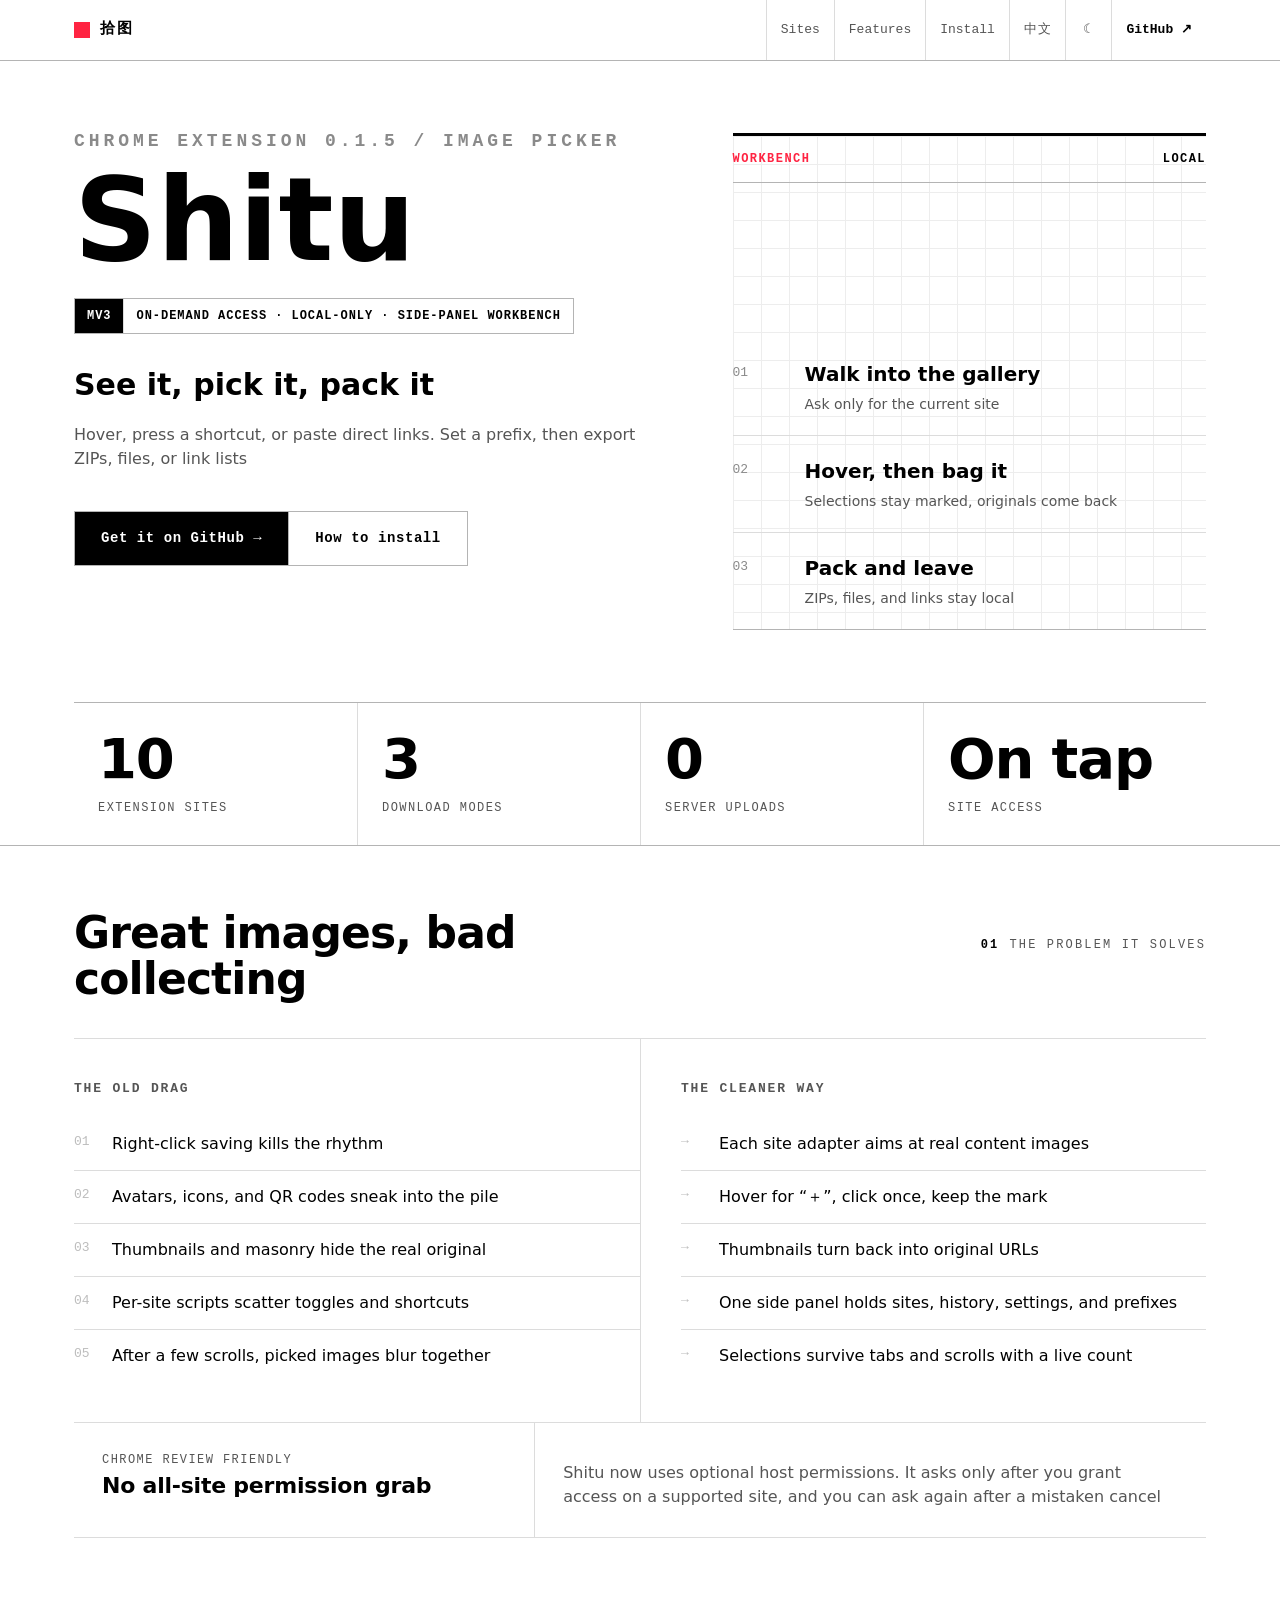
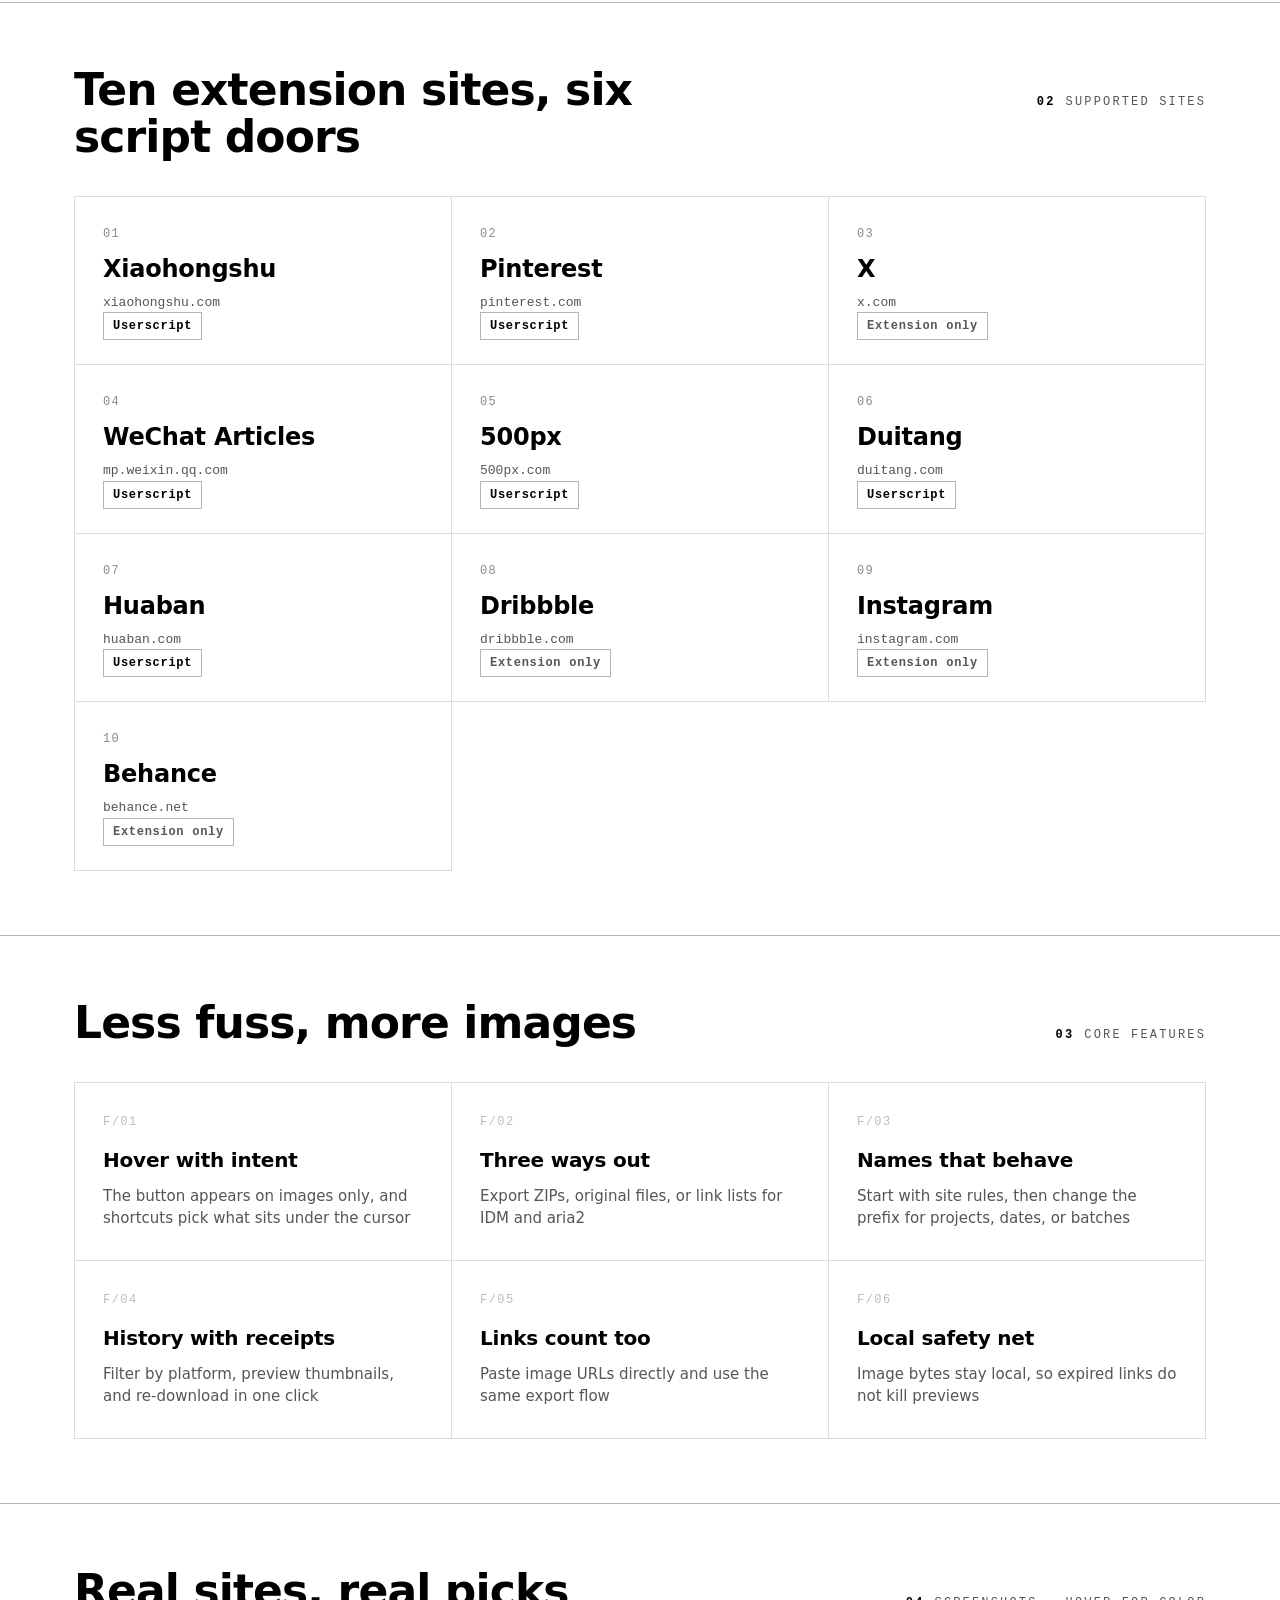
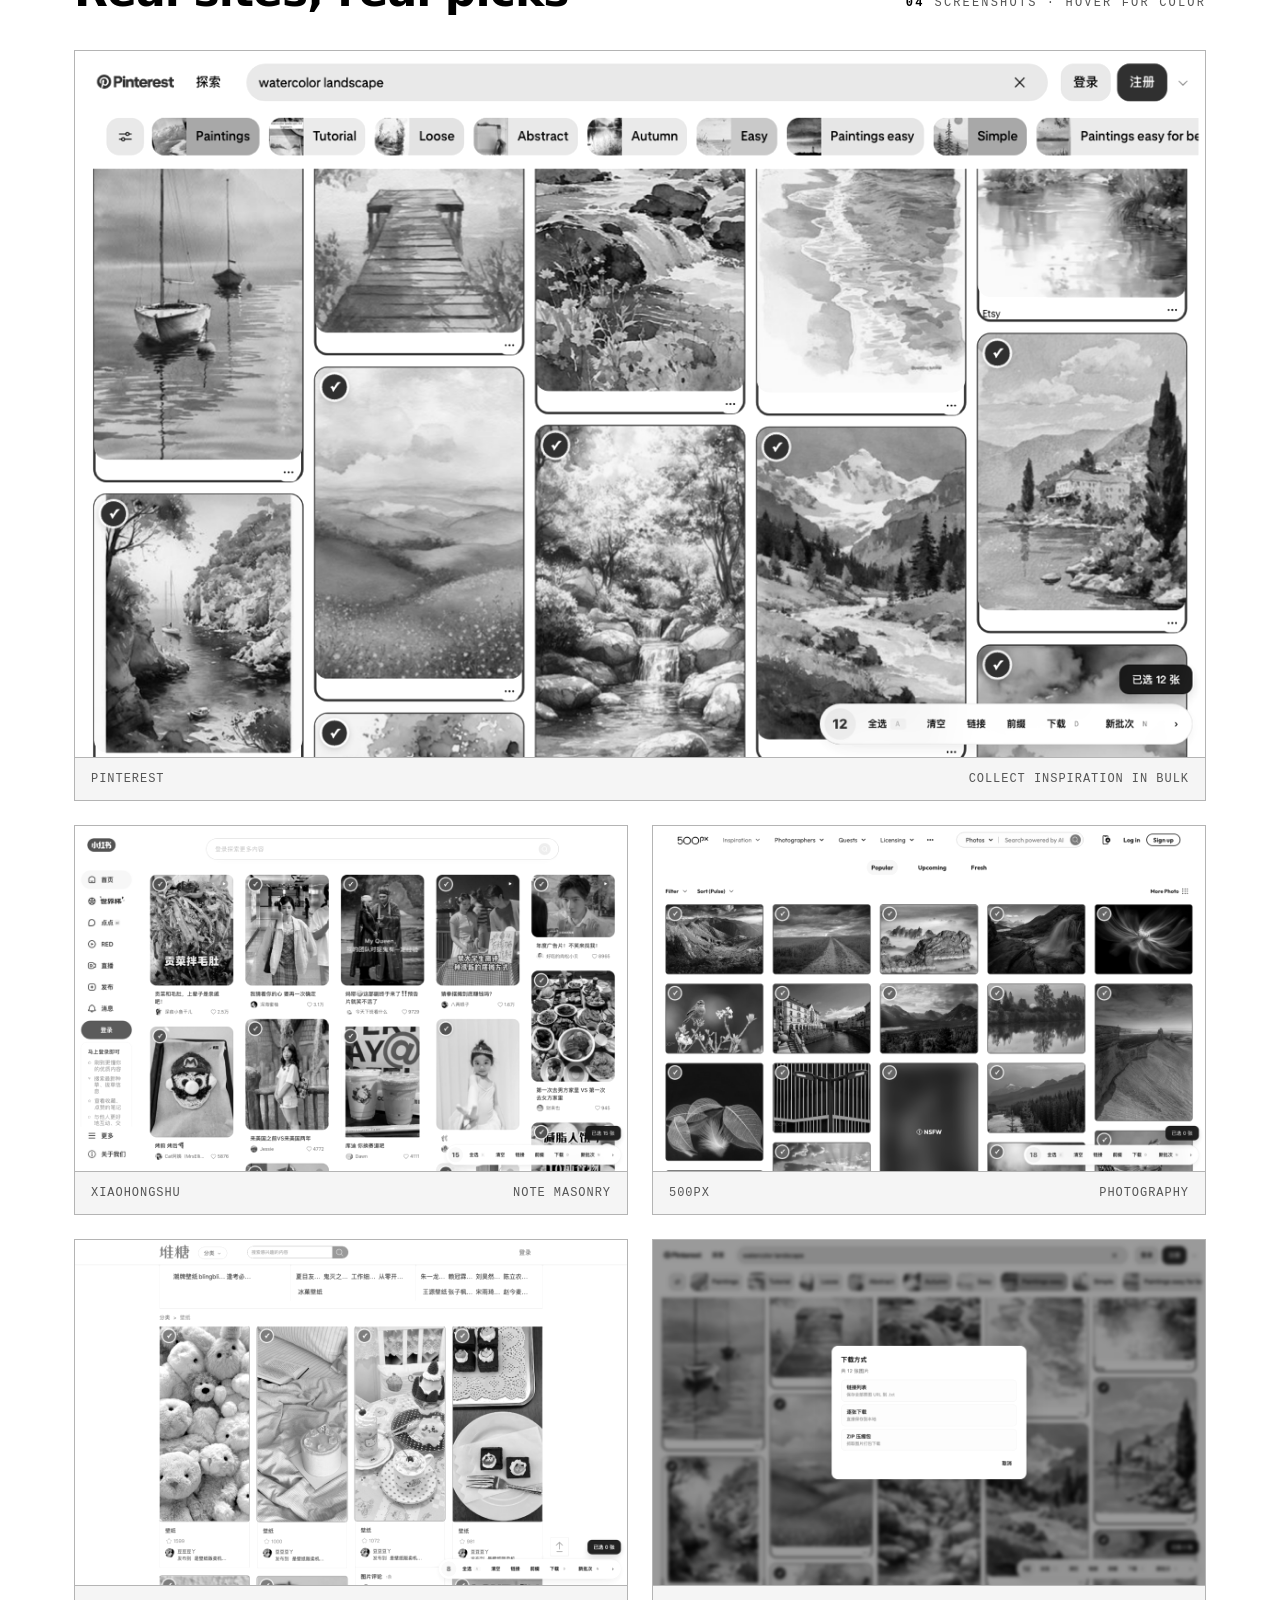
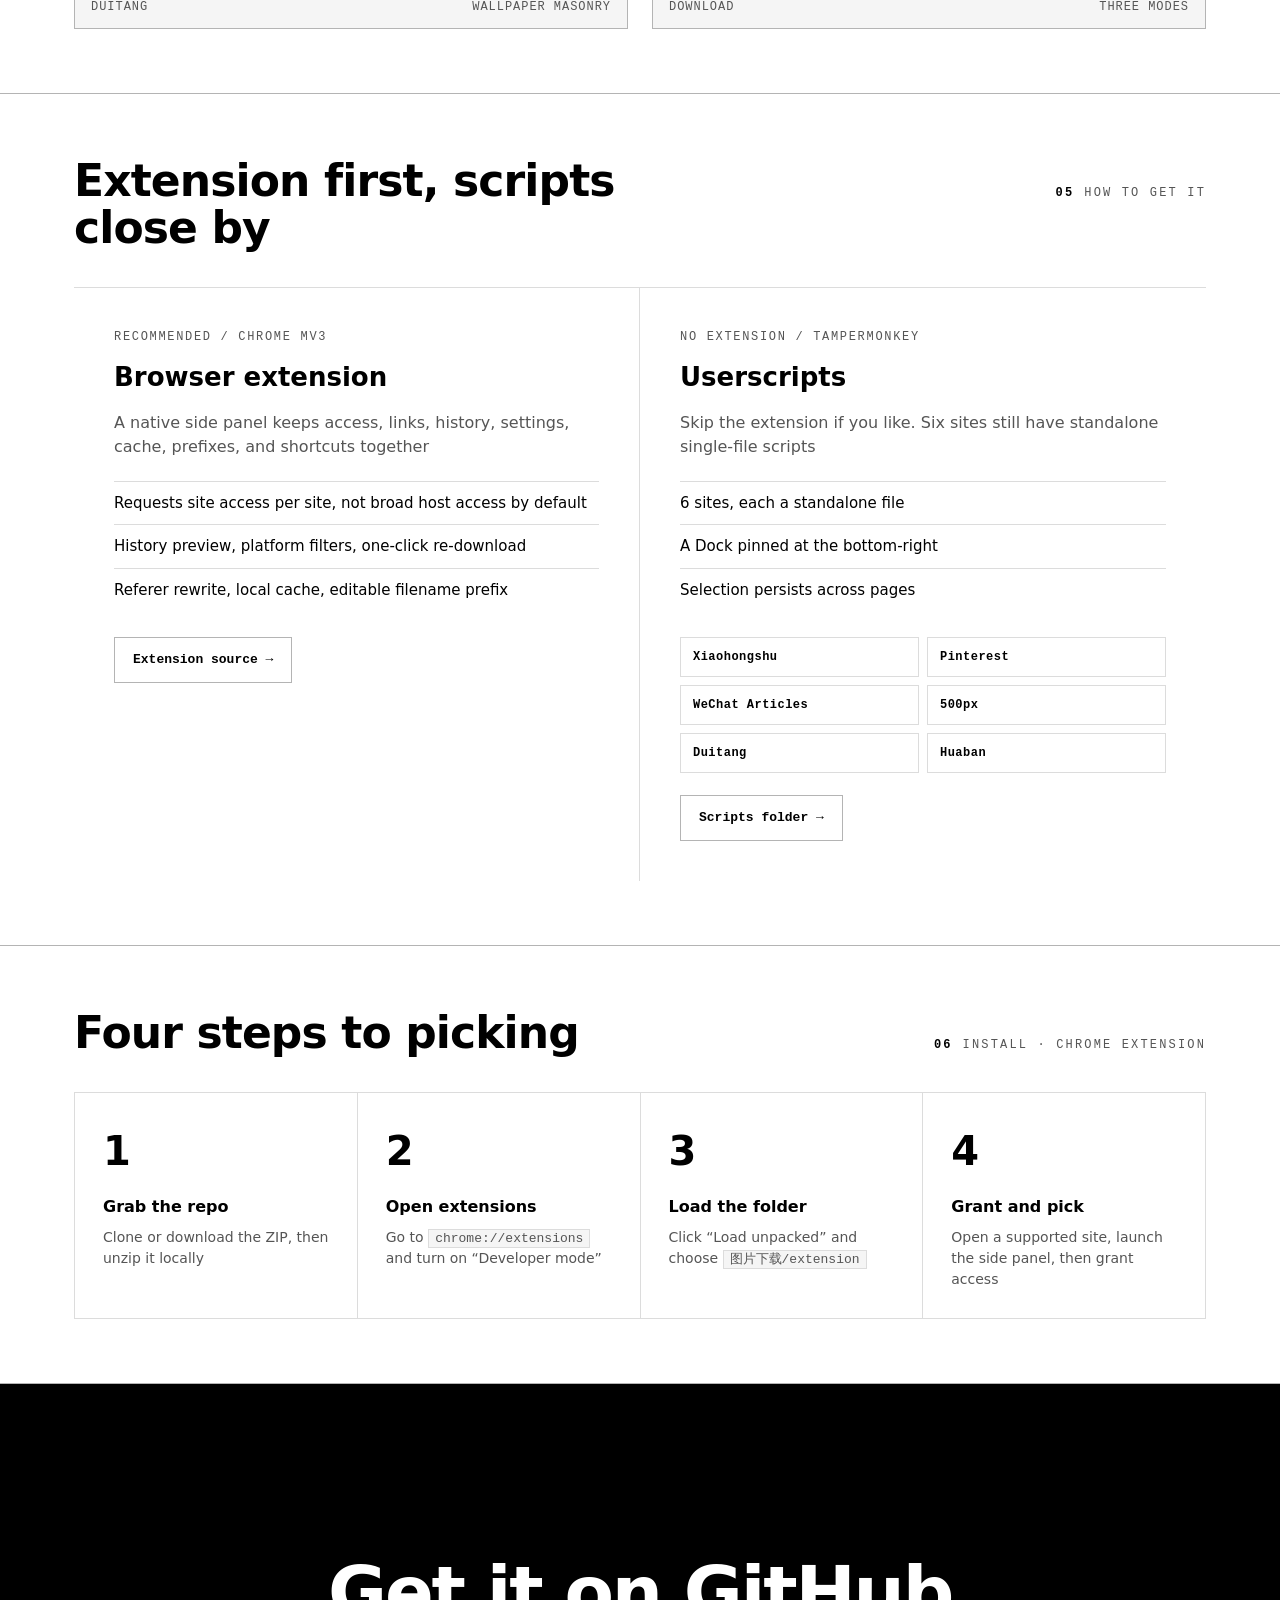
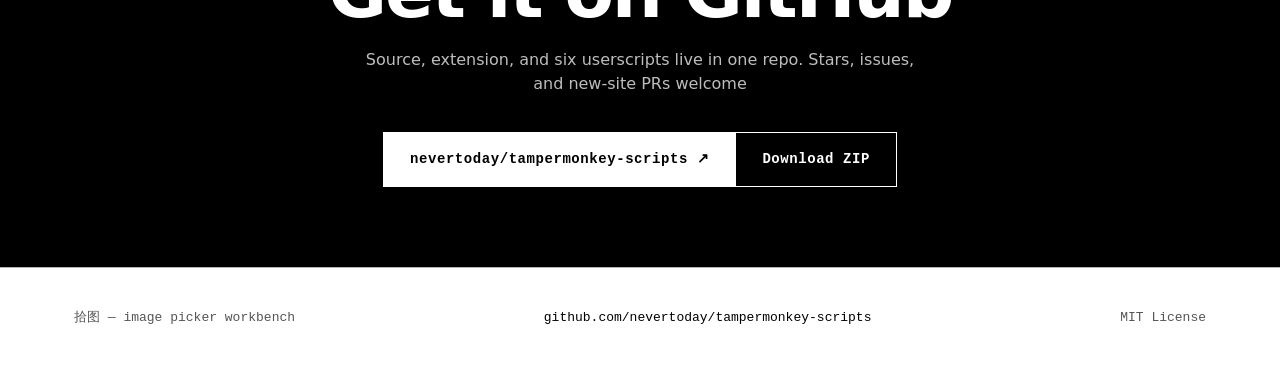
==== commit 22019dd4: "release free extension v0.1.5 Publish the current free Chrome extension build before future paid-ver" ====
--- a/index.html
+++ b/index.html
@@ -56,6 +56,7 @@
     -webkit-font-smoothing:antialiased;
     font-size:16px;
     transition:background-color .2s ease,color .2s ease;
+    overflow-x:hidden;
   }
   a{color:inherit;text-decoration:none;}
   img{display:block;max-width:100%;}
@@ -88,15 +89,17 @@
   /* hero */
   header.hero{border-bottom:1px solid var(--line-strong);}
   .hero .wrap{padding-top:72px;}
-  .hero-title{display:flex;align-items:flex-end;gap:24px;flex-wrap:wrap;}
-  .hero-icon{width:clamp(64px,11vw,132px);height:clamp(64px,11vw,132px);border:1px solid var(--line-strong);background:var(--accent);padding:14px;display:flex;align-items:center;justify-content:center;}
-  .hero-icon img{width:100%;height:100%;object-fit:contain;}
-  .hero h1{font-size:clamp(56px,12vw,160px);line-height:.92;letter-spacing:-.03em;font-weight:800;}
-  .hero h1 small{display:block;font-family:var(--mono);font-size:clamp(14px,2.4vw,24px);font-weight:600;letter-spacing:.32em;color:var(--g4);margin-bottom:18px;}
+  .hero-grid{display:grid;grid-template-columns:minmax(0,1.12fr) minmax(320px,.88fr);gap:56px;align-items:end;}
+  .hero-grid > *{min-width:0;}
+  .hero-title{max-width:760px;}
+  .hero h1{font-size:clamp(58px,9vw,122px);line-height:.95;font-weight:850;letter-spacing:0;}
+  .hero h1 small{display:block;width:max-content;max-width:100%;font-family:var(--mono);font-size:clamp(12px,1.7vw,18px);font-weight:700;letter-spacing:.22em;color:var(--g4);margin-bottom:16px;overflow-wrap:anywhere;}
+  .hero-name{display:block;}
   .release{display:inline-flex;margin-top:22px;border:1px solid var(--line-strong);font-family:var(--mono);font-size:12px;font-weight:700;letter-spacing:.08em;text-transform:uppercase;}
   .release span{padding:8px 12px;border-left:1px solid var(--line);}
   .release span:first-child{border-left:none;background:var(--ink);color:var(--paper);}
   .hero .tag{font-size:clamp(18px,2.6vw,30px);font-weight:600;max-width:820px;margin-top:28px;}
+  .hero .tag,.hero .sub{overflow-wrap:anywhere;}
   .hero .sub{color:var(--g5);max-width:660px;margin-top:16px;}
   .cta{display:flex;flex-wrap:wrap;gap:0;margin:40px 0 64px;border:1px solid var(--line-strong);width:max-content;max-width:100%;}
   .btn{font-family:var(--mono);font-size:14px;font-weight:700;letter-spacing:.04em;padding:16px 26px;display:inline-flex;align-items:center;gap:10px;cursor:pointer;color:var(--ink);border:none;
@@ -108,6 +111,17 @@
   .btn.solid{background-color:var(--ink);color:var(--paper);background-image:linear-gradient(var(--paper),var(--paper));}
   .btn:hover{background-size:100% 100%;color:var(--paper);}
   .btn.solid:hover{background-size:100% 100%;color:var(--ink);}
+  .hero-board{border-top:3px solid var(--ink);border-bottom:1px solid var(--line-strong);align-self:stretch;display:grid;grid-template-rows:auto 1fr;background:
+    linear-gradient(90deg,var(--line-soft) 1px,transparent 1px) 0 0 / 28px 28px,
+    linear-gradient(var(--line-soft) 1px,transparent 1px) 0 0 / 28px 28px;}
+  .hero-board-head{display:flex;align-items:center;justify-content:space-between;gap:18px;border-bottom:1px solid var(--line-strong);padding:14px 0;font-family:var(--mono);font-size:12px;font-weight:800;letter-spacing:.12em;text-transform:uppercase;}
+  .hero-board-head span:first-child{color:var(--accent);}
+  .hero-flow{display:grid;grid-template-columns:1fr;align-content:end;min-height:330px;}
+  .flow-row{display:grid;grid-template-columns:54px minmax(0,1fr);gap:18px;padding:20px 0;border-top:1px solid var(--line);}
+  .flow-row:first-child{border-top:none;}
+  .flow-num{font-family:var(--mono);font-size:13px;color:var(--g4);padding-top:4px;}
+  .flow-title{font-size:20px;font-weight:850;letter-spacing:0;}
+  .flow-copy{color:var(--g5);font-size:14px;margin-top:5px;max-width:36ch;}
 
   .stats{display:grid;grid-template-columns:repeat(4,1fr);border-top:1px solid var(--line-strong);}
   .stat{padding:28px 24px;border-left:1px solid var(--line);}
@@ -227,7 +241,11 @@
   }
 
   @media(max-width:860px){
+    .hero-grid{grid-template-columns:1fr;gap:34px;align-items:start;}
+    .hero-board{align-self:auto;}
+    .hero-flow{min-height:0;}
     .stats{grid-template-columns:repeat(2,1fr);}
+    .stat{min-width:0;}
     .stat:nth-child(3){border-left:none;}
     .sites,.feats{grid-template-columns:repeat(2,1fr);}
     .steps{grid-template-columns:repeat(2,1fr);}
@@ -239,10 +257,23 @@
   }
   @media(max-width:560px){
     .sites,.feats,.steps{grid-template-columns:1fr;}
+    .grid{min-width:0;}
+    .cell,.feat,.step,.flavor{min-width:0;overflow-wrap:anywhere;}
     .shots{grid-template-columns:1fr;}
     .script-list{grid-template-columns:1fr;}
     .navlinks a.gh{display:none;}
     .hero .wrap{padding-top:54px;}
+    .hero-title,.hero h1,.release,.hero .tag,.hero .sub,.hero .cta,.hero-board{width:100%;max-width:342px;}
+    .hero h1{font-size:clamp(52px,20vw,86px);}
+    .hero h1 small{font-size:12px;letter-spacing:.12em;}
+    .release{display:grid;width:100%;}
+    .release span{white-space:normal;overflow-wrap:anywhere;}
+    .release span{border-left:none;border-top:1px solid var(--line);}
+    .release span:first-child{border-top:none;}
+    .hero .cta{display:grid;width:100%;margin-bottom:58px;}
+    .hero .btn{justify-content:center;text-align:center;white-space:normal;overflow-wrap:anywhere;}
+    .hero .btn + .btn{border-left:none;border-top:1px solid var(--line-strong);}
+    .flow-row{grid-template-columns:40px minmax(0,1fr);gap:12px;}
   }
 </style>
 </head>
@@ -264,16 +295,36 @@
 
 <header class="hero" id="top">
   <div class="wrap">
-    <div class="hero-title">
-      <div class="hero-icon" aria-hidden="true"><img src="favicon.svg" alt=""></div>
-      <h1><small data-i18n="heroKicker">Chrome 扩展 0.1.5 / IMAGE PICKER</small>拾图</h1>
-    </div>
-    <div class="release"><span>MV3</span><span data-i18n="releaseCopy">按需授权 · 本地运行 · 侧边栏工作台</span></div>
-    <p class="tag" data-i18n="heroTag">把网页里的好图拾进一个可下载的批次。</p>
-    <p class="sub" data-i18n="heroSub">悬停选图、键盘选图、粘贴直链都可以。下载前可改文件名前缀，导出 ZIP、逐张保存或链接文本；历史、缓存和站点权限都在侧边栏里管理。</p>
-    <div class="cta">
-      <a class="btn solid" href="https://github.com/nevertoday/tampermonkey-scripts" target="_blank" rel="noopener" data-i18n="ctaGet">在 GitHub 获取 →</a>
-      <a class="btn" href="#install" data-i18n="ctaInstall">安装方法</a>
+    <div class="hero-grid">
+      <div>
+        <div class="hero-title">
+          <h1><small data-i18n="heroKicker">Chrome 扩展 0.1.5 / IMAGE PICKER</small><span class="hero-name" data-i18n="heroName">拾图</span></h1>
+        </div>
+        <div class="release"><span>MV3</span><span data-i18n="releaseCopy">按需授权 · 本地运行 · 侧边栏工作台</span></div>
+        <p class="tag" data-i18n="heroTag">看中的图，一把收走</p>
+        <p class="sub" data-i18n="heroSub">悬停、快捷键、直链都能选。改好文件名前缀，再导出 ZIP、单张图片或链接文本</p>
+        <div class="cta">
+          <a class="btn solid" href="https://github.com/nevertoday/tampermonkey-scripts" target="_blank" rel="noopener" data-i18n="ctaGet">在 GitHub 获取 →</a>
+          <a class="btn" href="#install" data-i18n="ctaInstall">安装方法</a>
+        </div>
+      </div>
+      <div class="hero-board" aria-label="拾图工作流">
+        <div class="hero-board-head"><span data-i18n="boardK">工作台</span><span>LOCAL</span></div>
+        <div class="hero-flow">
+          <div class="flow-row">
+            <div class="flow-num">01</div>
+            <div><div class="flow-title" data-i18n="flow1h">到图里去</div><p class="flow-copy" data-i18n="flow1p">只向当前站点要权限</p></div>
+          </div>
+          <div class="flow-row">
+            <div class="flow-num">02</div>
+            <div><div class="flow-title" data-i18n="flow2h">悬停就收</div><p class="flow-copy" data-i18n="flow2p">选中状态保留，高清链接自动找回</p></div>
+          </div>
+          <div class="flow-row">
+            <div class="flow-num">03</div>
+            <div><div class="flow-title" data-i18n="flow3h">打包带走</div><p class="flow-copy" data-i18n="flow3p">ZIP、单张、链接文本都在本地完成</p></div>
+          </div>
+        </div>
+      </div>
     </div>
   </div>
   <div class="wrap">
@@ -289,38 +340,38 @@
 <section id="why">
   <div class="wrap">
     <div class="sechead">
-      <h2 data-i18n="whyH">图片网站擅长展示，却不擅长帮你整理。</h2>
+      <h2 data-i18n="whyH">好图很多，别一张张右键</h2>
       <p class="eyebrow"><b>01</b> <span data-i18n="whyEyebrow">它解决的问题</span></p>
     </div>
     <div class="twocol">
       <div>
-        <h3 data-i18n="painH">过去的麻烦</h3>
+        <h3 data-i18n="painH">以前很烦</h3>
         <ul>
-          <li><span class="ix">01</span><span data-i18n="pain1">右键保存太慢，连续存几十张打断思路。</span></li>
-          <li><span class="ix">02</span><span data-i18n="pain2">头像、图标、二维码混在一起，通用下载器误抓。</span></li>
-          <li><span class="ix">03</span><span data-i18n="pain3">缩略图、懒加载、瀑布流，手动找原图很费劲。</span></li>
-          <li><span class="ix">04</span><span data-i18n="pain4">不同站点脚本分散，开关与快捷键各不相同。</span></li>
-          <li><span class="ix">05</span><span data-i18n="pain5">滚动几屏后，记不清自己刚刚选过哪些。</span></li>
+          <li><span class="ix">01</span><span data-i18n="pain1">右键保存太慢，几十张就断片</span></li>
+          <li><span class="ix">02</span><span data-i18n="pain2">头像、图标、二维码混进来，下载器很容易抓偏</span></li>
+          <li><span class="ix">03</span><span data-i18n="pain3">缩略图、懒加载、瀑布流，让原图躲起来</span></li>
+          <li><span class="ix">04</span><span data-i18n="pain4">脚本分散，开关和快捷键各玩各的</span></li>
+          <li><span class="ix">05</span><span data-i18n="pain5">滚几屏之后，刚选过哪张全靠猜</span></li>
         </ul>
       </div>
       <div>
-        <h3 data-i18n="wayH">拾图的方式</h3>
+        <h3 data-i18n="wayH">现在很顺</h3>
         <ul>
-          <li><span class="ix">→</span><span data-i18n="way1">每个站点单独适配，精准识别内容原图。</span></li>
-          <li><span class="ix">→</span><span data-i18n="way2">悬停出现「＋」，点一下选中，持久标记。</span></li>
-          <li><span class="ix">→</span><span data-i18n="way3">自动把缩略图还原为最高画质原图链接。</span></li>
-          <li><span class="ix">→</span><span data-i18n="way4">统一侧边栏：站点、历史、设置、前缀集中管理。</span></li>
-          <li><span class="ix">→</span><span data-i18n="way5">选择跨标签页、跨滚动持久保留，计数实时联动。</span></li>
+          <li><span class="ix">→</span><span data-i18n="way1">每个站点单独适配，直接盯住内容图</span></li>
+          <li><span class="ix">→</span><span data-i18n="way2">悬停出现「＋」，点一下就入篮</span></li>
+          <li><span class="ix">→</span><span data-i18n="way3">缩略图自动换成高清原图链接</span></li>
+          <li><span class="ix">→</span><span data-i18n="way4">侧边栏统一管站点、历史、设置和前缀</span></li>
+          <li><span class="ix">→</span><span data-i18n="way5">跨标签页、跨滚动保留选择，数量实时更新</span></li>
         </ul>
       </div>
     </div>
     <div class="notice">
       <div>
         <div class="mini" data-i18n="noticeK">Chrome 审核友好</div>
-        <h3 data-i18n="noticeH">不再默认索要所有网站权限。</h3>
+        <h3 data-i18n="noticeH">不再一口气要全站权限</h3>
       </div>
       <div>
-        <p data-i18n="noticeP">新版扩展把主机权限改为可选权限。只有当你在支持的网站打开侧边栏并点击授权时，拾图才会请求当前站点及其图片域名的访问权；点错或取消后，也可以再次点击授权。</p>
+        <p data-i18n="noticeP">新版改为可选主机权限。只有你在支持站点点击授权，拾图才请求当前站点和图片域名。点错或取消，也能再次询问</p>
       </div>
     </div>
   </div>
@@ -329,7 +380,7 @@
 <section id="sites">
   <div class="wrap">
     <div class="sechead">
-      <h2 data-i18n="sitesH">扩展适配十个站点，脚本保留六个单文件版本。</h2>
+      <h2 data-i18n="sitesH">十个扩展站点，六个脚本入口</h2>
       <p class="eyebrow"><b>02</b> <span data-i18n="sitesEyebrow">支持站点</span></p>
     </div>
     <div class="grid sites">
@@ -350,16 +401,16 @@
 <section id="features">
   <div class="wrap">
     <div class="sechead">
-      <h2 data-i18n="featH">为收集与整理而做的细节。</h2>
+      <h2 data-i18n="featH">收图这件事，少折腾一点</h2>
       <p class="eyebrow"><b>03</b> <span data-i18n="featEyebrow">核心能力</span></p>
     </div>
     <div class="grid feats">
-      <div class="feat"><div class="fn">F/01</div><h3 data-i18n="f1h">悬停与键盘选图</h3><p data-i18n="f1p">鼠标移到图片上才出现选择按钮；也可用快捷键选中指针下的图，避免误选整页。</p></div>
-      <div class="feat"><div class="fn">F/02</div><h3 data-i18n="f2h">三种下载</h3><p data-i18n="f2p">打包 ZIP、逐张保存原图、或导出链接文本，配合 IDM / aria2 也行。</p></div>
-      <div class="feat"><div class="fn">F/03</div><h3 data-i18n="f3h">下载前缀可编辑</h3><p data-i18n="f3p">导出弹框默认带站点文件名规则，也允许你临时改前缀，方便按项目、日期或批次归档。</p></div>
-      <div class="feat"><div class="fn">F/04</div><h3 data-i18n="f4h">历史与筛选</h3><p data-i18n="f4p">每次下载/复制都留底，可按平台筛选、滚动预览缩略图、一键重新下载。</p></div>
-      <div class="feat"><div class="fn">F/05</div><h3 data-i18n="f5h">直链下载</h3><p data-i18n="f5p">无需打开网页，直接粘贴图片链接列表，也能按同样的 ZIP、逐张、链接文本流程导出。</p></div>
-      <div class="feat"><div class="fn">F/06</div><h3 data-i18n="f6h">本地缓存</h3><p data-i18n="f6p">图片字节存进本地，链接过期也能预览和重新下载；缓存可随时在设置里清除。</p></div>
+      <div class="feat"><div class="fn">F/01</div><h3 data-i18n="f1h">悬停才出手</h3><p data-i18n="f1p">按钮只在图片上出现，快捷键选中指针下的图，少误选</p></div>
+      <div class="feat"><div class="fn">F/02</div><h3 data-i18n="f2h">三种带走</h3><p data-i18n="f2p">ZIP、单张原图、链接文本都支持，也方便交给 IDM 或 aria2</p></div>
+      <div class="feat"><div class="fn">F/03</div><h3 data-i18n="f3h">文件名听你的</h3><p data-i18n="f3p">默认按站点规则命名，也能临时改前缀，按项目、日期、批次归档</p></div>
+      <div class="feat"><div class="fn">F/04</div><h3 data-i18n="f4h">历史不丢</h3><p data-i18n="f4p">下载和复制都有记录，可筛平台、看缩略图、一键重下</p></div>
+      <div class="feat"><div class="fn">F/05</div><h3 data-i18n="f5h">直链也收</h3><p data-i18n="f5p">不用打开网页，粘贴图片链接列表也能走同一套导出流程</p></div>
+      <div class="feat"><div class="fn">F/06</div><h3 data-i18n="f6h">本地留底</h3><p data-i18n="f6p">图片字节存在本地，链接过期后还能预览和重新下载</p></div>
     </div>
   </div>
 </section>
@@ -367,7 +418,7 @@
 <section id="shots">
   <div class="wrap">
     <div class="sechead">
-      <h2 data-i18n="shotsH">真实站点上的实际效果。</h2>
+      <h2 data-i18n="shotsH">真站点，真效果</h2>
       <p class="eyebrow"><b>04</b> <span data-i18n="shotsEyebrow">截图 · 悬停看原色</span></p>
     </div>
     <div class="shots">
@@ -383,14 +434,14 @@
 <section id="flavors">
   <div class="wrap">
     <div class="sechead">
-      <h2 data-i18n="flavH">扩展是主线，油猴脚本继续保留。</h2>
+      <h2 data-i18n="flavH">扩展主线，脚本留着</h2>
       <p class="eyebrow"><b>05</b> <span data-i18n="flavEyebrow">怎么装</span></p>
     </div>
     <div class="flavors">
       <div class="flavor">
         <div class="k" data-i18n="flav1k">推荐 / Chrome MV3</div>
         <h3 data-i18n="flav1h">浏览器扩展</h3>
-        <p data-i18n="flav1p">原生侧边栏，把站点授权、直链下载、历史、设置、缓存、前缀和快捷键集中在面板里。</p>
+        <p data-i18n="flav1p">原生侧边栏，把授权、直链、历史、设置、缓存、前缀和快捷键放到一起</p>
         <ul>
           <li data-i18n="flav1l1">按站点请求权限，不默认索要主机权限</li>
           <li data-i18n="flav1l2">历史预览、平台筛选、一键重新下载</li>
@@ -401,7 +452,7 @@
       <div class="flavor">
         <div class="k" data-i18n="flav2k">免装扩展 / Tampermonkey</div>
         <h3 data-i18n="flav2h">油猴脚本</h3>
-        <p data-i18n="flav2p">不想装扩展？六个站点仍提供独立用户脚本，单文件即用，适合轻量场景。</p>
+        <p data-i18n="flav2p">不想装扩展也行。六个站点保留独立脚本，单文件即用</p>
         <ul>
           <li data-i18n="flav2l1">6 个站点，各自独立单文件</li>
           <li data-i18n="flav2l2">页面右下角常驻 Dock</li>
@@ -424,14 +475,14 @@
 <section id="install">
   <div class="wrap">
     <div class="sechead">
-      <h2 data-i18n="instH">四步开始使用。</h2>
+      <h2 data-i18n="instH">四步开捡</h2>
       <p class="eyebrow"><b>06</b> <span data-i18n="instEyebrow">安装 · Chrome 扩展</span></p>
     </div>
     <div class="grid steps">
-      <div class="step"><div class="num">1</div><h3 data-i18n="step1h">下载仓库</h3><p data-i18n="step1p">克隆或下载 ZIP 后解压到本地。</p></div>
-      <div class="step"><div class="num">2</div><h3 data-i18n="step2h">打开扩展页</h3><p data-i18n-html="step2p">地址栏进入 <code>chrome://extensions</code>，开启右上角「开发者模式」。</p></div>
-      <div class="step"><div class="num">3</div><h3 data-i18n="step3h">加载扩展</h3><p data-i18n-html="step3p">点「加载已解压的扩展程序」，选择 <code>图片下载/extension</code> 目录。</p></div>
-      <div class="step"><div class="num">4</div><h3 data-i18n="step4h">授权并拾图</h3><p data-i18n="step4p">打开支持的网站，点工具栏图标唤出侧边栏，按提示授权当前站点后开始选择图片。</p></div>
+      <div class="step"><div class="num">1</div><h3 data-i18n="step1h">拿到仓库</h3><p data-i18n="step1p">克隆或下载 ZIP，解压到本地</p></div>
+      <div class="step"><div class="num">2</div><h3 data-i18n="step2h">打开扩展页</h3><p data-i18n-html="step2p">地址栏进入 <code>chrome://extensions</code>，开启右上角「开发者模式」</p></div>
+      <div class="step"><div class="num">3</div><h3 data-i18n="step3h">加载目录</h3><p data-i18n-html="step3p">点「加载已解压的扩展程序」，选择 <code>图片下载/extension</code></p></div>
+      <div class="step"><div class="num">4</div><h3 data-i18n="step4h">授权开捡</h3><p data-i18n="step4p">打开支持的网站，点工具栏图标唤出侧边栏，按提示授权</p></div>
     </div>
   </div>
 </section>
@@ -440,7 +491,7 @@
   <div class="wrap">
     <p class="eyebrow" style="justify-content:center;"><b data-i18n="endKicker">开源 · 免费 · MIT</b></p>
     <h2 style="margin-top:18px;" data-i18n="endH">在 GitHub 上获取</h2>
-    <p data-i18n="endP">源码、扩展、六个站点的油猴脚本都在同一个仓库。欢迎 Star、提 Issue、一起适配更多站点。</p>
+    <p data-i18n="endP">源码、扩展、六个站点脚本都在同一个仓库。欢迎 Star、提 Issue、一起适配更多站点</p>
     <div class="cta">
       <a class="btn solid" href="https://github.com/nevertoday/tampermonkey-scripts" target="_blank" rel="noopener">nevertoday/tampermonkey-scripts ↗</a>
       <a class="btn" href="https://github.com/nevertoday/tampermonkey-scripts/archive/refs/heads/main.zip" data-i18n="endZip">下载 ZIP</a>
@@ -462,106 +513,116 @@
       title:'拾图 — 悬停选图，批量下载原图',
       navSites:'站点', navFeatures:'能力', navInstall:'安装',
       heroKicker:'Chrome 扩展 0.1.5 / IMAGE PICKER',
+      heroName:'拾图',
       releaseCopy:'按需授权 · 本地运行 · 侧边栏工作台',
-      heroTag:'把网页里的好图拾进一个可下载的批次。',
-      heroSub:'悬停选图、键盘选图、粘贴直链都可以。下载前可改文件名前缀，导出 ZIP、逐张保存或链接文本；历史、缓存和站点权限都在侧边栏里管理。',
+      heroTag:'看中的图，一把收走',
+      heroSub:'悬停、快捷键、直链都能选。改好文件名前缀，再导出 ZIP、单张图片或链接文本',
       ctaGet:'在 GitHub 获取 →', ctaInstall:'安装方法',
+      boardK:'工作台',
+      flow1h:'到图里去', flow1p:'只向当前站点要权限',
+      flow2h:'悬停就收', flow2p:'选中状态保留，高清链接自动找回',
+      flow3h:'打包带走', flow3p:'ZIP、单张、链接文本都在本地完成',
       statSites:'扩展适配站点', statModes:'下载方式', statUploads:'服务器上传', statPermissionN:'按需', statPermission:'网站授权',
-      whyH:'图片网站擅长展示，却不擅长帮你整理。', whyEyebrow:'它解决的问题',
-      painH:'过去的麻烦',
-      pain1:'右键保存太慢，连续存几十张打断思路。',
-      pain2:'头像、图标、二维码混在一起，通用下载器误抓。',
-      pain3:'缩略图、懒加载、瀑布流，手动找原图很费劲。',
-      pain4:'不同站点脚本分散，开关与快捷键各不相同。',
-      pain5:'滚动几屏后，记不清自己刚刚选过哪些。',
-      wayH:'拾图的方式',
-      way1:'每个站点单独适配，精准识别内容原图。',
-      way2:'悬停出现「＋」，点一下选中，持久标记。',
-      way3:'自动把缩略图还原为最高画质原图链接。',
-      way4:'统一侧边栏：站点、历史、设置、前缀集中管理。',
-      way5:'选择跨标签页、跨滚动持久保留，计数实时联动。',
+      whyH:'好图很多，别一张张右键', whyEyebrow:'它解决的问题',
+      painH:'以前很烦',
+      pain1:'右键保存太慢，几十张就断片',
+      pain2:'头像、图标、二维码混进来，下载器很容易抓偏',
+      pain3:'缩略图、懒加载、瀑布流，让原图躲起来',
+      pain4:'脚本分散，开关和快捷键各玩各的',
+      pain5:'滚几屏之后，刚选过哪张全靠猜',
+      wayH:'现在很顺',
+      way1:'每个站点单独适配，直接盯住内容图',
+      way2:'悬停出现「＋」，点一下就入篮',
+      way3:'缩略图自动换成高清原图链接',
+      way4:'侧边栏统一管站点、历史、设置和前缀',
+      way5:'跨标签页、跨滚动保留选择，数量实时更新',
       noticeK:'Chrome 审核友好',
-      noticeH:'不再默认索要所有网站权限。',
-      noticeP:'新版扩展把主机权限改为可选权限。只有当你在支持的网站打开侧边栏并点击授权时，拾图才会请求当前站点及其图片域名的访问权；点错或取消后，也可以再次点击授权。',
-      sitesH:'扩展适配十个站点，脚本保留六个单文件版本。', sitesEyebrow:'支持站点',
+      noticeH:'不再一口气要全站权限',
+      noticeP:'新版改为可选主机权限。只有你在支持站点点击授权，拾图才请求当前站点和图片域名。点错或取消，也能再次询问',
+      sitesH:'十个扩展站点，六个脚本入口', sitesEyebrow:'支持站点',
       scriptDownload:'油猴脚本', extensionOnly:'扩展版支持',
       siteXhs:'小红书', siteHuaban:'花瓣', siteWechat:'微信公众号', siteDuitang:'堆糖',
-      featH:'为收集与整理而做的细节。', featEyebrow:'核心能力',
-      f1h:'悬停与键盘选图', f1p:'鼠标移到图片上才出现选择按钮；也可用快捷键选中指针下的图，避免误选整页。',
-      f2h:'三种下载', f2p:'打包 ZIP、逐张保存原图、或导出链接文本，配合 IDM / aria2 也行。',
-      f3h:'下载前缀可编辑', f3p:'导出弹框默认带站点文件名规则，也允许你临时改前缀，方便按项目、日期或批次归档。',
-      f4h:'历史与筛选', f4p:'每次下载/复制都留底，可按平台筛选、滚动预览缩略图、一键重新下载。',
-      f5h:'直链下载', f5p:'无需打开网页，直接粘贴图片链接列表，也能按同样的 ZIP、逐张、链接文本流程导出。',
-      f6h:'本地缓存', f6p:'图片字节存进本地，链接过期也能预览和重新下载；缓存可随时在设置里清除。',
-      shotsH:'真实站点上的实际效果。', shotsEyebrow:'截图 · 悬停看原色',
+      featH:'收图这件事，少折腾一点', featEyebrow:'核心能力',
+      f1h:'悬停才出手', f1p:'按钮只在图片上出现，快捷键选中指针下的图，少误选',
+      f2h:'三种带走', f2p:'ZIP、单张原图、链接文本都支持，也方便交给 IDM 或 aria2',
+      f3h:'文件名听你的', f3p:'默认按站点规则命名，也能临时改前缀，按项目、日期、批次归档',
+      f4h:'历史不丢', f4p:'下载和复制都有记录，可筛平台、看缩略图、一键重下',
+      f5h:'直链也收', f5p:'不用打开网页，粘贴图片链接列表也能走同一套导出流程',
+      f6h:'本地留底', f6p:'图片字节存在本地，链接过期后还能预览和重新下载',
+      shotsH:'真站点，真效果', shotsEyebrow:'截图 · 悬停看原色',
       capPinterest:'批量收集灵感图', capXhs:'笔记瀑布流', capPx:'摄影大图', capDt:'壁纸瀑布流', capDlK:'下载', capDl:'三种方式',
-      flavH:'扩展是主线，油猴脚本继续保留。', flavEyebrow:'怎么装',
+      flavH:'扩展主线，脚本留着', flavEyebrow:'怎么装',
       flav1k:'推荐 / Chrome MV3', flav1h:'浏览器扩展',
-      flav1p:'原生侧边栏，把站点授权、直链下载、历史、设置、缓存、前缀和快捷键集中在面板里。',
+      flav1p:'原生侧边栏，把授权、直链、历史、设置、缓存、前缀和快捷键放到一起',
       flav1l1:'按站点请求权限，不默认索要主机权限', flav1l2:'历史预览、平台筛选、一键重新下载', flav1l3:'防盗链改写、本地缓存、可编辑文件名前缀', flav1link:'扩展源码 →',
       flav2k:'免装扩展 / Tampermonkey', flav2h:'油猴脚本',
-      flav2p:'不想装扩展？六个站点仍提供独立用户脚本，单文件即用，适合轻量场景。',
+      flav2p:'不想装扩展也行。六个站点保留独立脚本，单文件即用',
       flav2l1:'6 个站点，各自独立单文件', flav2l2:'页面右下角常驻 Dock', flav2l3:'选择状态跨页面持久保留', flav2link:'脚本目录 →',
-      instH:'四步开始使用。', instEyebrow:'安装 · Chrome 扩展',
-      step1h:'下载仓库', step1p:'克隆或下载 ZIP 后解压到本地。',
-      step2h:'打开扩展页', step2p:'地址栏进入 <code>chrome://extensions</code>，开启右上角「开发者模式」。',
-      step3h:'加载扩展', step3p:'点「加载已解压的扩展程序」，选择 <code>图片下载/extension</code> 目录。',
-      step4h:'授权并拾图', step4p:'打开支持的网站，点工具栏图标唤出侧边栏，按提示授权当前站点后开始选择图片。',
+      instH:'四步开捡', instEyebrow:'安装 · Chrome 扩展',
+      step1h:'拿到仓库', step1p:'克隆或下载 ZIP，解压到本地',
+      step2h:'打开扩展页', step2p:'地址栏进入 <code>chrome://extensions</code>，开启右上角「开发者模式」',
+      step3h:'加载目录', step3p:'点「加载已解压的扩展程序」，选择 <code>图片下载/extension</code>',
+      step4h:'授权开捡', step4p:'打开支持的网站，点工具栏图标唤出侧边栏，按提示授权',
       endKicker:'开源 · 免费 · MIT', endH:'在 GitHub 上获取',
-      endP:'源码、扩展、六个站点的油猴脚本都在同一个仓库。欢迎 Star、提 Issue、一起适配更多站点。',
+      endP:'源码、扩展、六个站点脚本都在同一个仓库。欢迎 Star、提 Issue、一起适配更多站点',
       endZip:'下载 ZIP', footName:'拾图 — 图片拾取工作台'
     },
     en: {
       title:'拾图 Shitu — Hover, pick, and batch-download original images',
       navSites:'Sites', navFeatures:'Features', navInstall:'Install',
       heroKicker:'CHROME EXTENSION 0.1.5 / IMAGE PICKER',
+      heroName:'Shitu',
       releaseCopy:'On-demand access · local-only · side-panel workbench',
-      heroTag:'Turn good images on a web page into a downloadable batch.',
-      heroSub:'Pick by hover, pick by keyboard, or paste direct image links. Edit the filename prefix before export, then save a ZIP, individual files, or a link list; history, cache, and site access live in the side panel.',
+      heroTag:'See it, pick it, pack it',
+      heroSub:'Hover, press a shortcut, or paste direct links. Set a prefix, then export ZIPs, files, or link lists',
       ctaGet:'Get it on GitHub →', ctaInstall:'How to install',
+      boardK:'Workbench',
+      flow1h:'Walk into the gallery', flow1p:'Ask only for the current site',
+      flow2h:'Hover, then bag it', flow2p:'Selections stay marked, originals come back',
+      flow3h:'Pack and leave', flow3p:'ZIPs, files, and links stay local',
       statSites:'Extension sites', statModes:'Download modes', statUploads:'Server uploads', statPermissionN:'On tap', statPermission:'Site access',
-      whyH:'Image sites are great at showing, not at helping you organize.', whyEyebrow:'The problem it solves',
-      painH:'The old hassle',
-      pain1:'Right-click-saving is slow; saving dozens in a row breaks your flow.',
-      pain2:'Avatars, icons and QR codes mix in — generic downloaders grab the wrong ones.',
-      pain3:'Thumbnails, lazy loading and masonry make finding the original a chore.',
-      pain4:'Per-site scripts are scattered, with different toggles and shortcuts.',
-      pain5:'After a few scrolls you forget which images you already picked.',
-      wayH:'The way 拾图 works',
-      way1:'Adapted per site, accurately spotting the real content image.',
-      way2:'Hover for a “＋”, click to select, with a persistent mark.',
-      way3:'Automatically restores thumbnails to the highest-quality original URL.',
-      way4:'One side panel: sites, history, settings and prefixes in one place.',
-      way5:'Selection persists across tabs and scrolling, with a live synced count.',
+      whyH:'Great images, bad collecting', whyEyebrow:'The problem it solves',
+      painH:'The old drag',
+      pain1:'Right-click saving kills the rhythm',
+      pain2:'Avatars, icons, and QR codes sneak into the pile',
+      pain3:'Thumbnails and masonry hide the real original',
+      pain4:'Per-site scripts scatter toggles and shortcuts',
+      pain5:'After a few scrolls, picked images blur together',
+      wayH:'The cleaner way',
+      way1:'Each site adapter aims at real content images',
+      way2:'Hover for “＋”, click once, keep the mark',
+      way3:'Thumbnails turn back into original URLs',
+      way4:'One side panel holds sites, history, settings, and prefixes',
+      way5:'Selections survive tabs and scrolls with a live count',
       noticeK:'Chrome review friendly',
-      noticeH:'No broad host access by default.',
-      noticeP:'The extension now uses optional host permissions. It asks for access only after you open the side panel on a supported site and click Grant, covering that site and its image hosts. If you cancel by mistake, the same prompt remains available.',
-      sitesH:'The extension adapts ten sites; userscripts keep six standalone versions.', sitesEyebrow:'Supported sites',
+      noticeH:'No all-site permission grab',
+      noticeP:'Shitu now uses optional host permissions. It asks only after you grant access on a supported site, and you can ask again after a mistaken cancel',
+      sitesH:'Ten extension sites, six script doors', sitesEyebrow:'Supported sites',
       scriptDownload:'Userscript', extensionOnly:'Extension only',
       siteXhs:'Xiaohongshu', siteHuaban:'Huaban', siteWechat:'WeChat Articles', siteDuitang:'Duitang',
-      featH:'Details built for collecting and organizing.', featEyebrow:'Core features',
-      f1h:'Hover and keyboard pick', f1p:'The select button appears only when you hover an image; keyboard shortcuts select the image under the cursor instead of the whole page.',
-      f2h:'Three download modes', f2p:'Pack a ZIP, save originals one by one, or export a link list for IDM / aria2.',
-      f3h:'Editable filename prefix', f3p:'The export dialog starts with the site filename rule, and lets you change the prefix for projects, dates, or batches.',
-      f4h:'History and filters', f4p:'Every download/copy is logged — filter by platform, scroll-preview thumbnails, re-download in one click.',
-      f5h:'Direct-link download', f5p:'Paste image URLs without opening a page, then use the same ZIP, save-each, or link-list flow.',
-      f6h:'Local cache', f6p:'Image bytes are kept locally, so previews and re-downloads work even after links expire; clear the cache any time in Settings.',
-      shotsH:'Real results on real sites.', shotsEyebrow:'Screenshots · hover for color',
+      featH:'Less fuss, more images', featEyebrow:'Core features',
+      f1h:'Hover with intent', f1p:'The button appears on images only, and shortcuts pick what sits under the cursor',
+      f2h:'Three ways out', f2p:'Export ZIPs, original files, or link lists for IDM and aria2',
+      f3h:'Names that behave', f3p:'Start with site rules, then change the prefix for projects, dates, or batches',
+      f4h:'History with receipts', f4p:'Filter by platform, preview thumbnails, and re-download in one click',
+      f5h:'Links count too', f5p:'Paste image URLs directly and use the same export flow',
+      f6h:'Local safety net', f6p:'Image bytes stay local, so expired links do not kill previews',
+      shotsH:'Real sites, real picks', shotsEyebrow:'Screenshots · hover for color',
       capPinterest:'Collect inspiration in bulk', capXhs:'Note masonry', capPx:'Photography', capDt:'Wallpaper masonry', capDlK:'Download', capDl:'Three modes',
-      flavH:'The extension is the main path; userscripts stay available.', flavEyebrow:'How to get it',
+      flavH:'Extension first, scripts close by', flavEyebrow:'How to get it',
       flav1k:'Recommended / Chrome MV3', flav1h:'Browser extension',
-      flav1p:'A native side panel keeps site access, link download, history, settings, cache, prefixes, and shortcuts in one place.',
+      flav1p:'A native side panel keeps access, links, history, settings, cache, prefixes, and shortcuts together',
       flav1l1:'Requests site access per site, not broad host access by default', flav1l2:'History preview, platform filters, one-click re-download', flav1l3:'Referer rewrite, local cache, editable filename prefix', flav1link:'Extension source →',
       flav2k:'No extension / Tampermonkey', flav2h:'Userscripts',
-      flav2p:'Don’t want an extension? Six sites still have standalone userscripts, each a single file for lighter use.',
+      flav2p:'Skip the extension if you like. Six sites still have standalone single-file scripts',
       flav2l1:'6 sites, each a standalone file', flav2l2:'A Dock pinned at the bottom-right', flav2l3:'Selection persists across pages', flav2link:'Scripts folder →',
-      instH:'Start in four steps.', instEyebrow:'Install · Chrome extension',
-      step1h:'Download the repo', step1p:'Clone or download the ZIP and unzip it locally.',
-      step2h:'Open extensions', step2p:'Go to <code>chrome://extensions</code> and turn on “Developer mode” (top-right).',
-      step3h:'Load unpacked', step3p:'Click “Load unpacked” and choose the <code>图片下载/extension</code> folder.',
-      step4h:'Grant and pick', step4p:'Open a supported site, click the toolbar icon to open the side panel, grant access when prompted, then start selecting images.',
+      instH:'Four steps to picking', instEyebrow:'Install · Chrome extension',
+      step1h:'Grab the repo', step1p:'Clone or download the ZIP, then unzip it locally',
+      step2h:'Open extensions', step2p:'Go to <code>chrome://extensions</code> and turn on “Developer mode”',
+      step3h:'Load the folder', step3p:'Click “Load unpacked” and choose <code>图片下载/extension</code>',
+      step4h:'Grant and pick', step4p:'Open a supported site, launch the side panel, then grant access',
       endKicker:'Open source · Free · MIT', endH:'Get it on GitHub',
-      endP:'Source, the extension, and userscripts for six sites all live in one repo. Stars, issues and new-site PRs welcome.',
+      endP:'Source, extension, and six userscripts live in one repo. Stars, issues, and new-site PRs welcome',
       endZip:'Download ZIP', footName:'拾图 — image picker workbench'
     }
   };
@@ -602,7 +663,11 @@
   // init
   applyTheme(html.getAttribute('data-theme') || 'light');
   var savedLang = null;
-  try { savedLang = localStorage.getItem('shitu-lang'); } catch(e){}
+  try {
+    var qLang = new URLSearchParams(location.search).get('lang');
+    if (qLang === 'en' || qLang === 'zh') savedLang = qLang;
+  } catch(e){}
+  try { if (!savedLang) savedLang = localStorage.getItem('shitu-lang'); } catch(e){}
   if (!savedLang) savedLang = (navigator.language || '').toLowerCase().indexOf('zh') === 0 ? 'zh' : 'en';
   applyLang(savedLang);
 </script>
